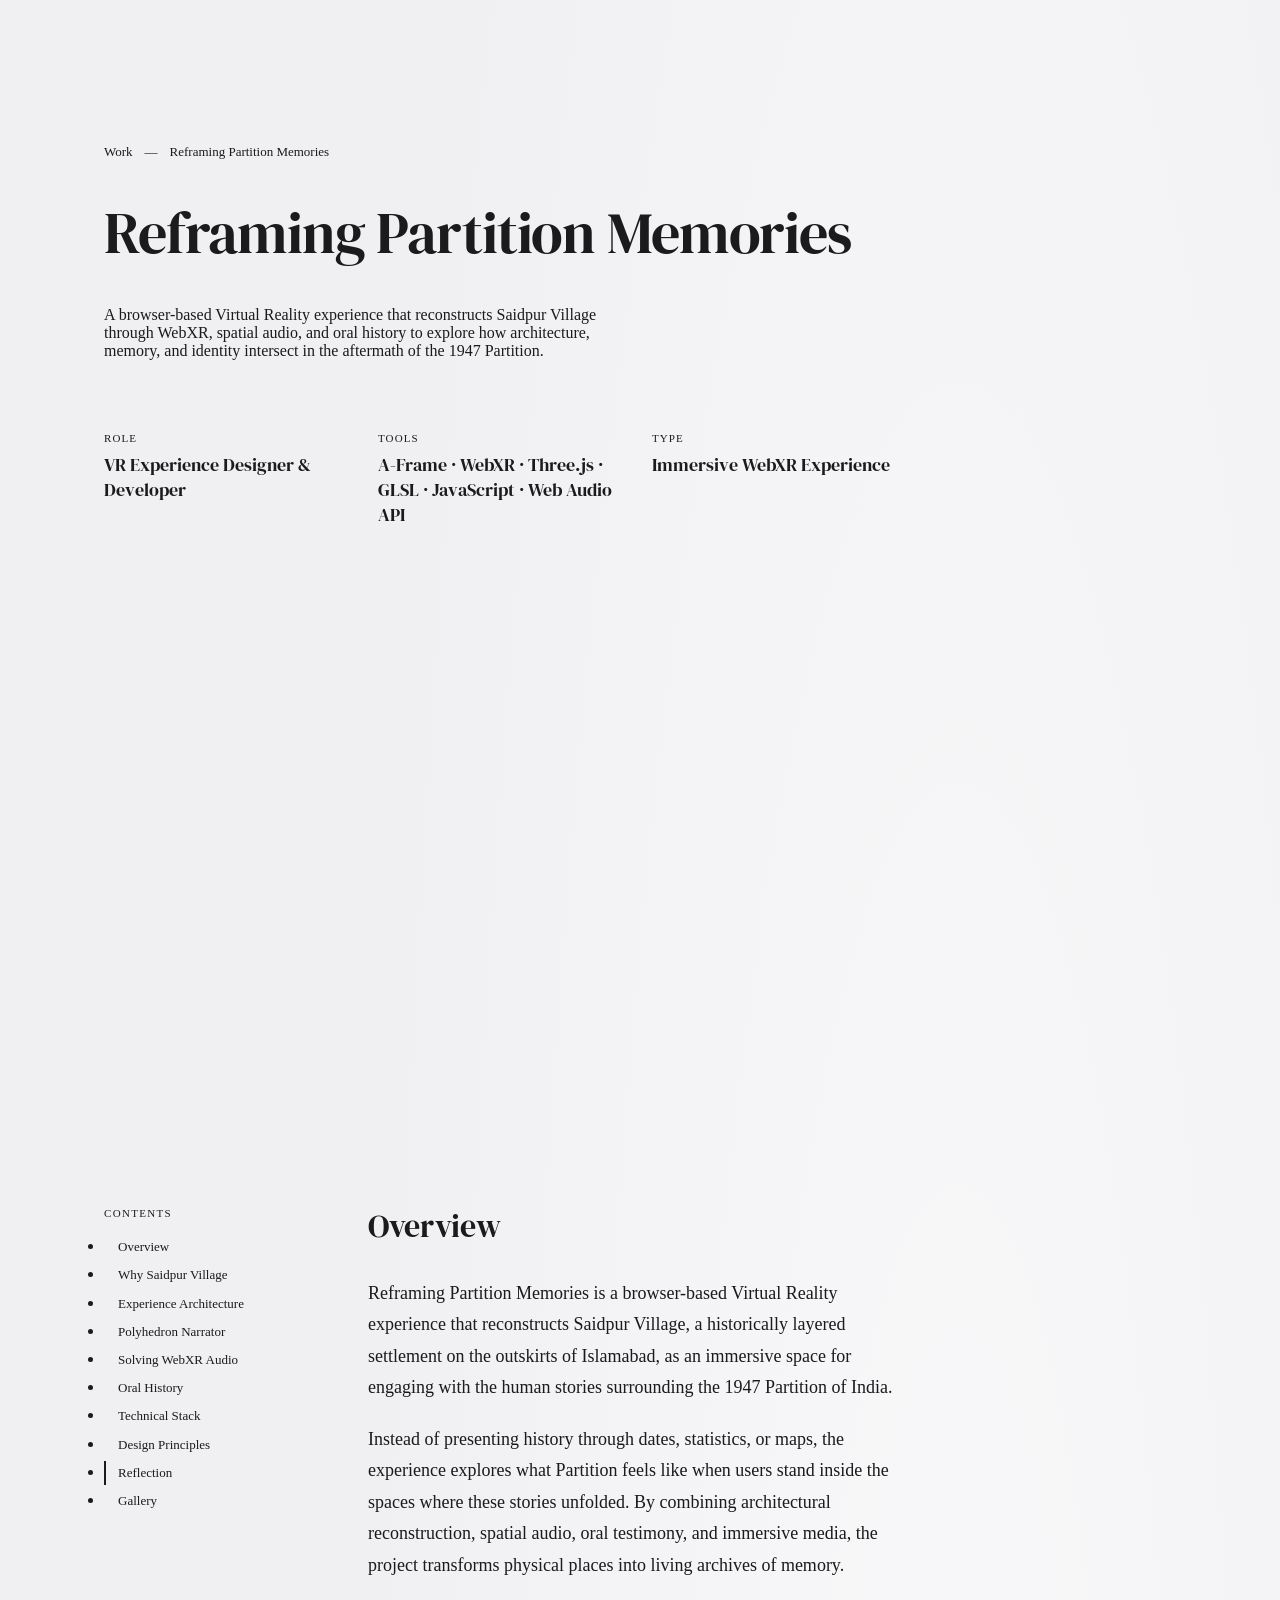
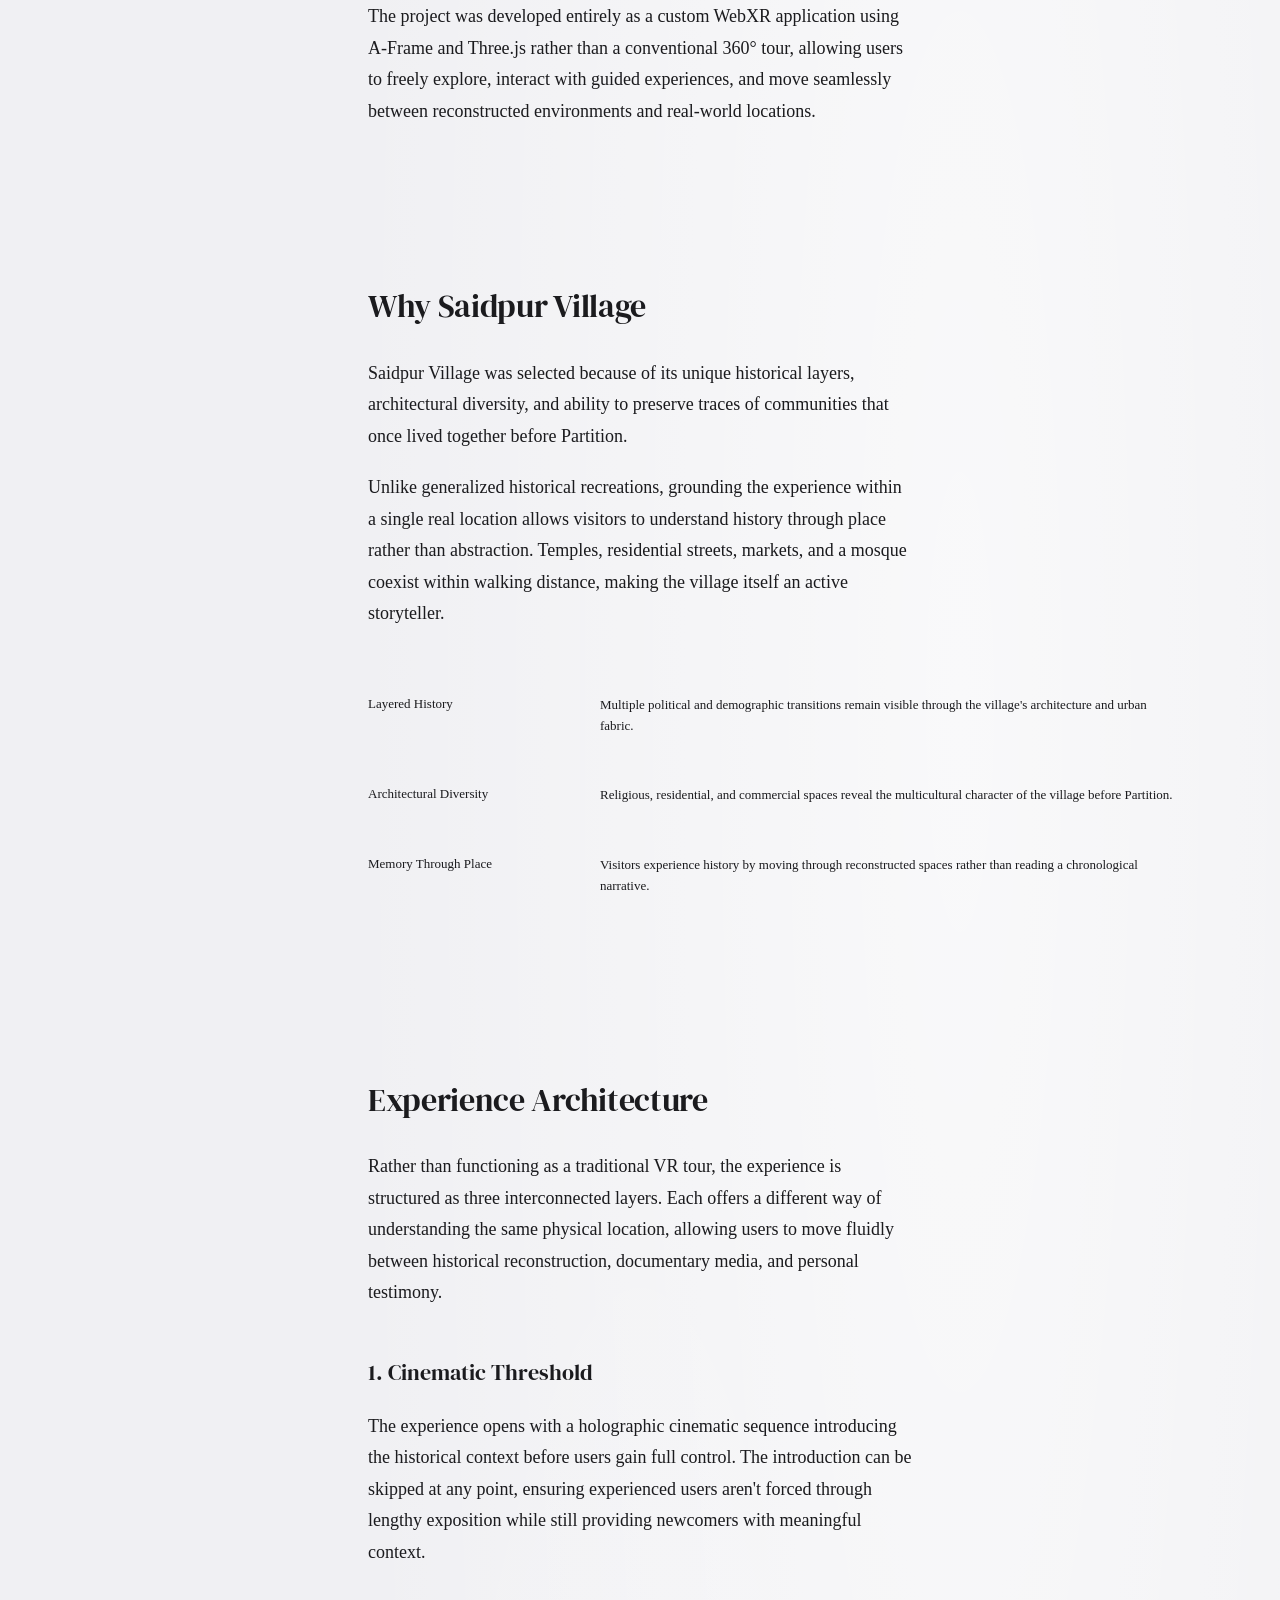
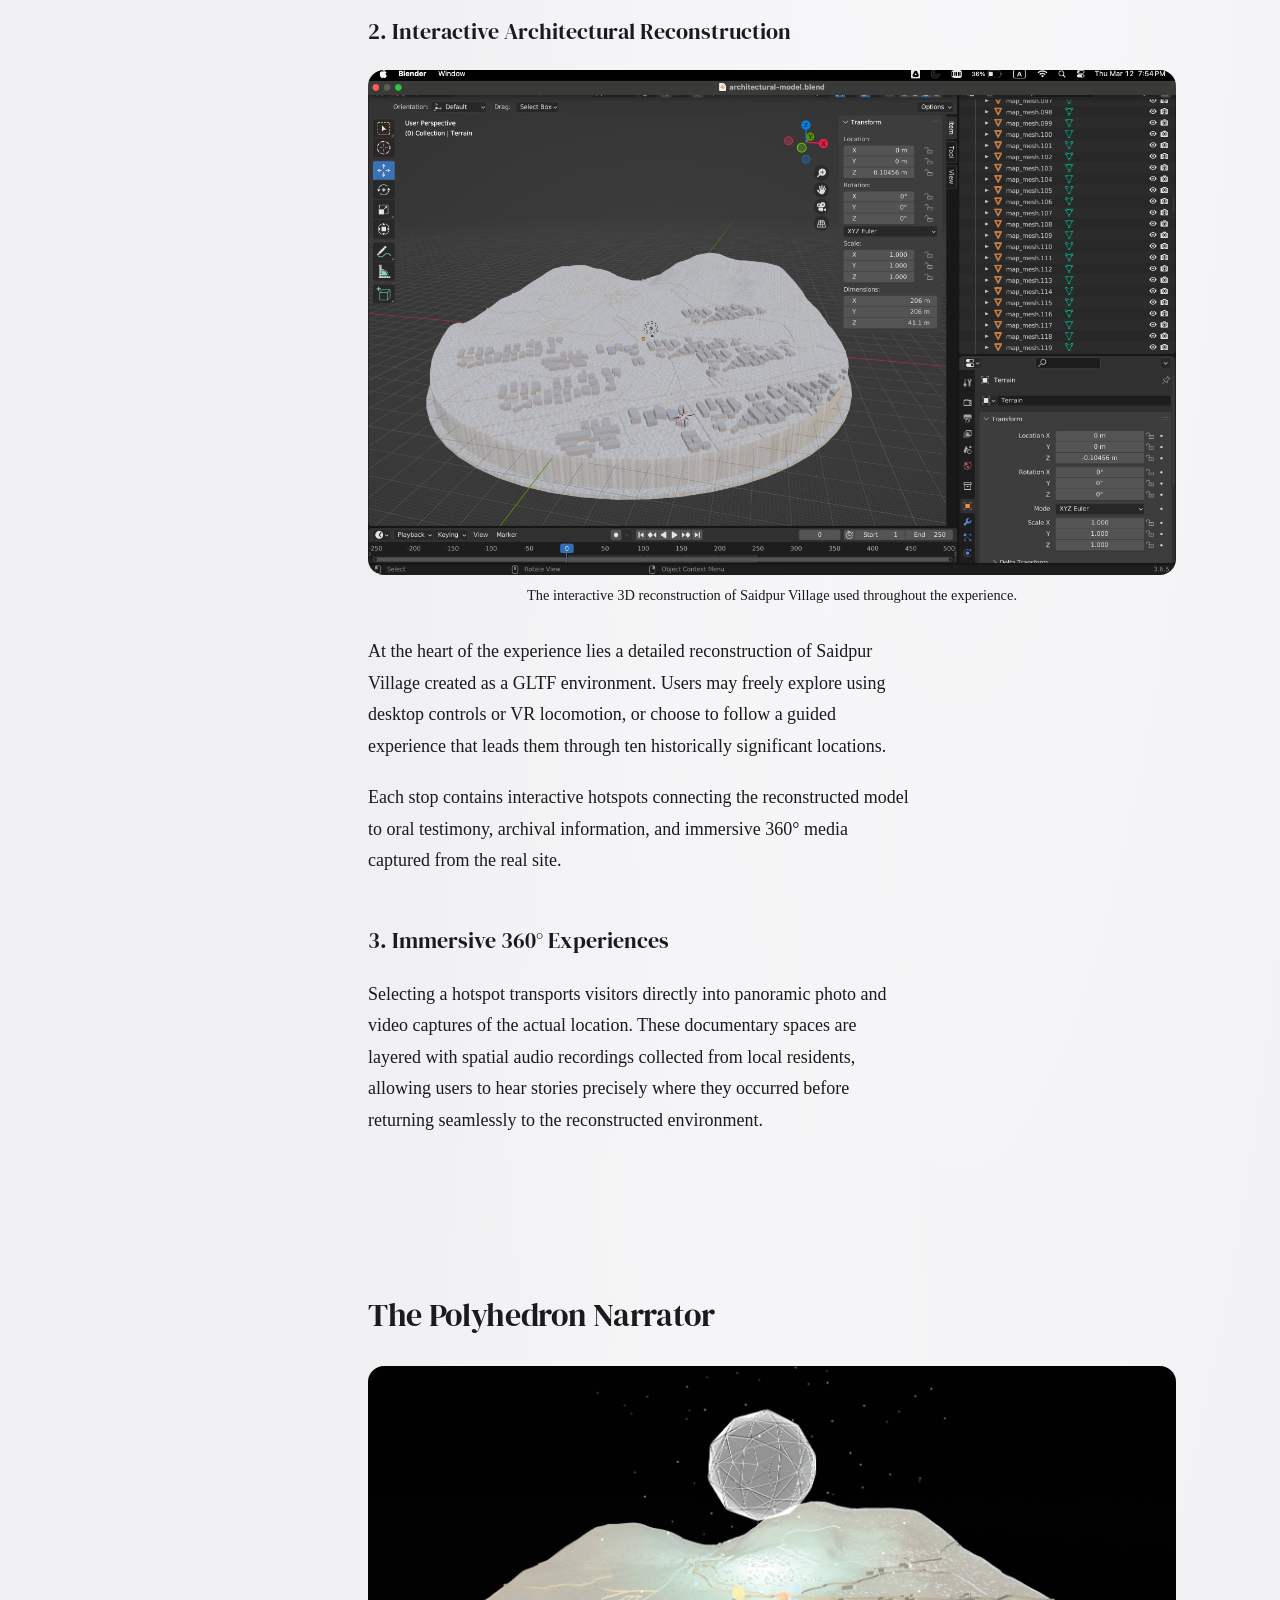
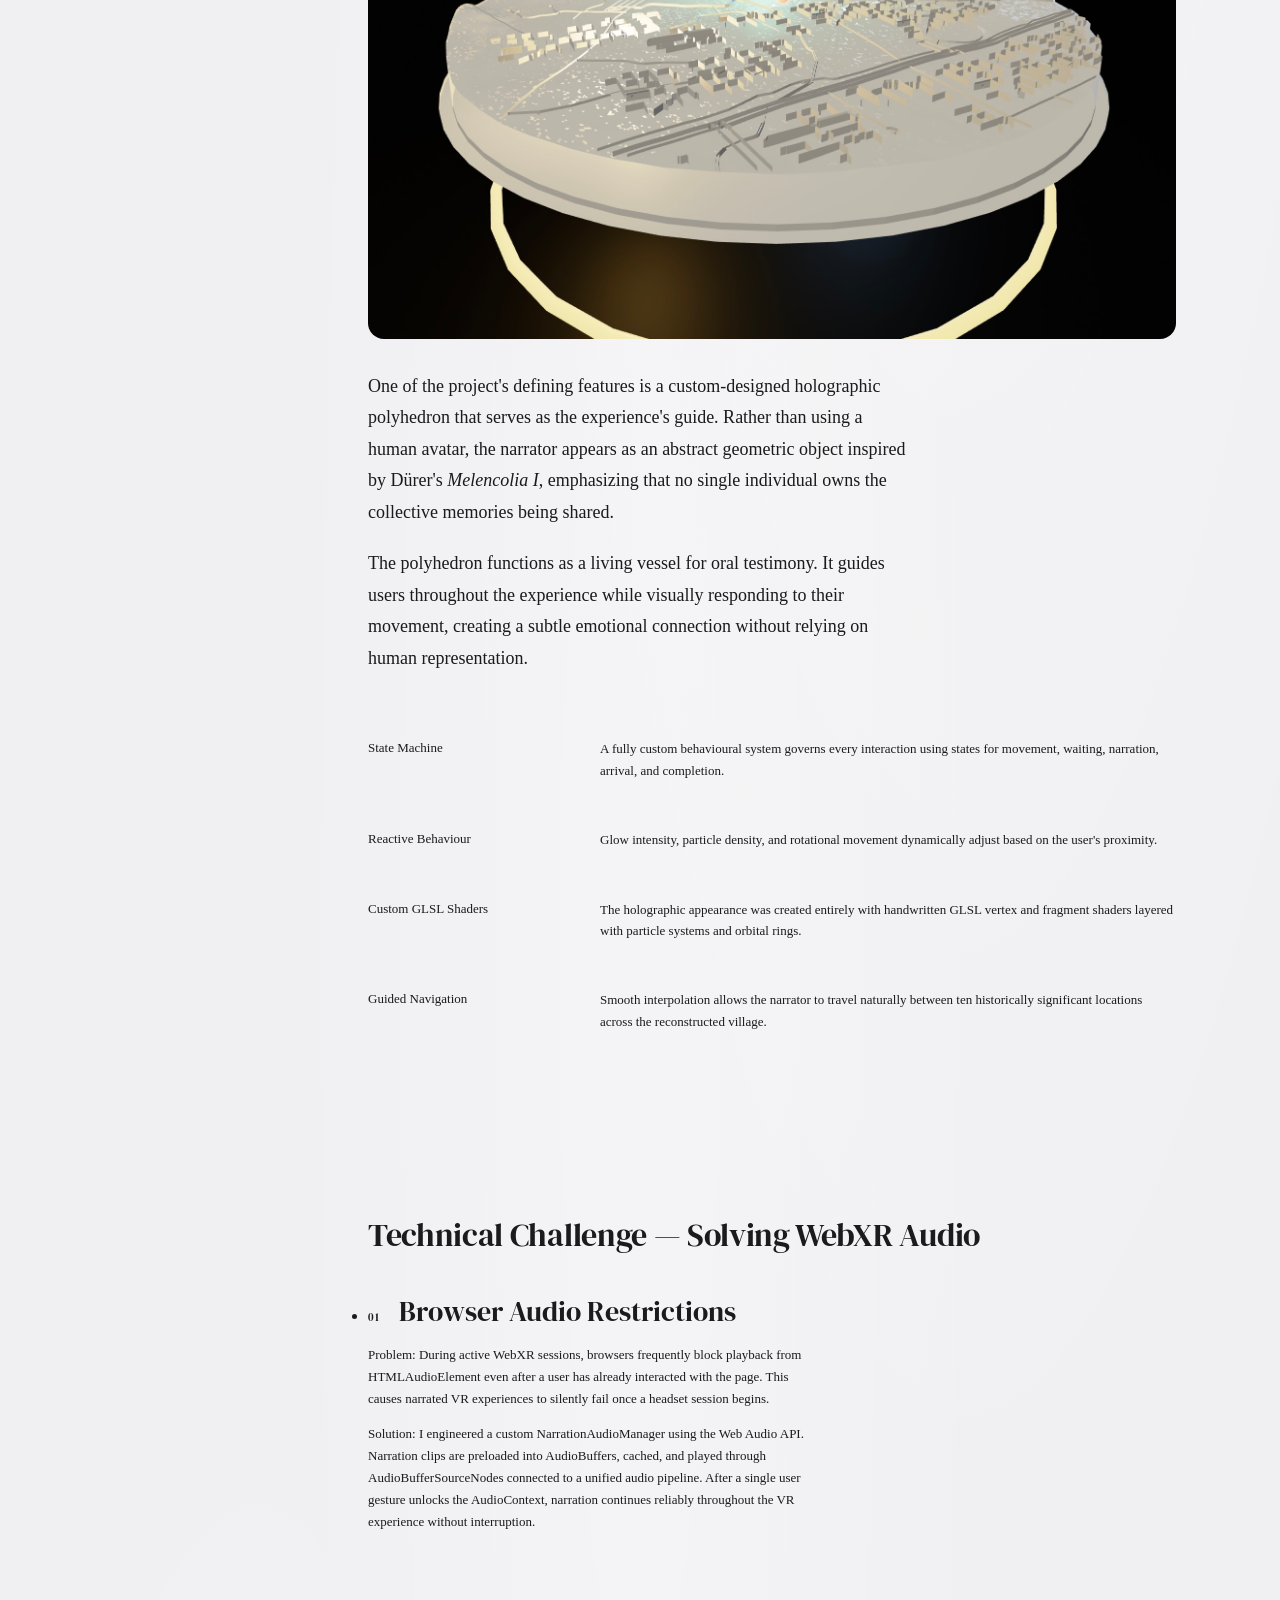
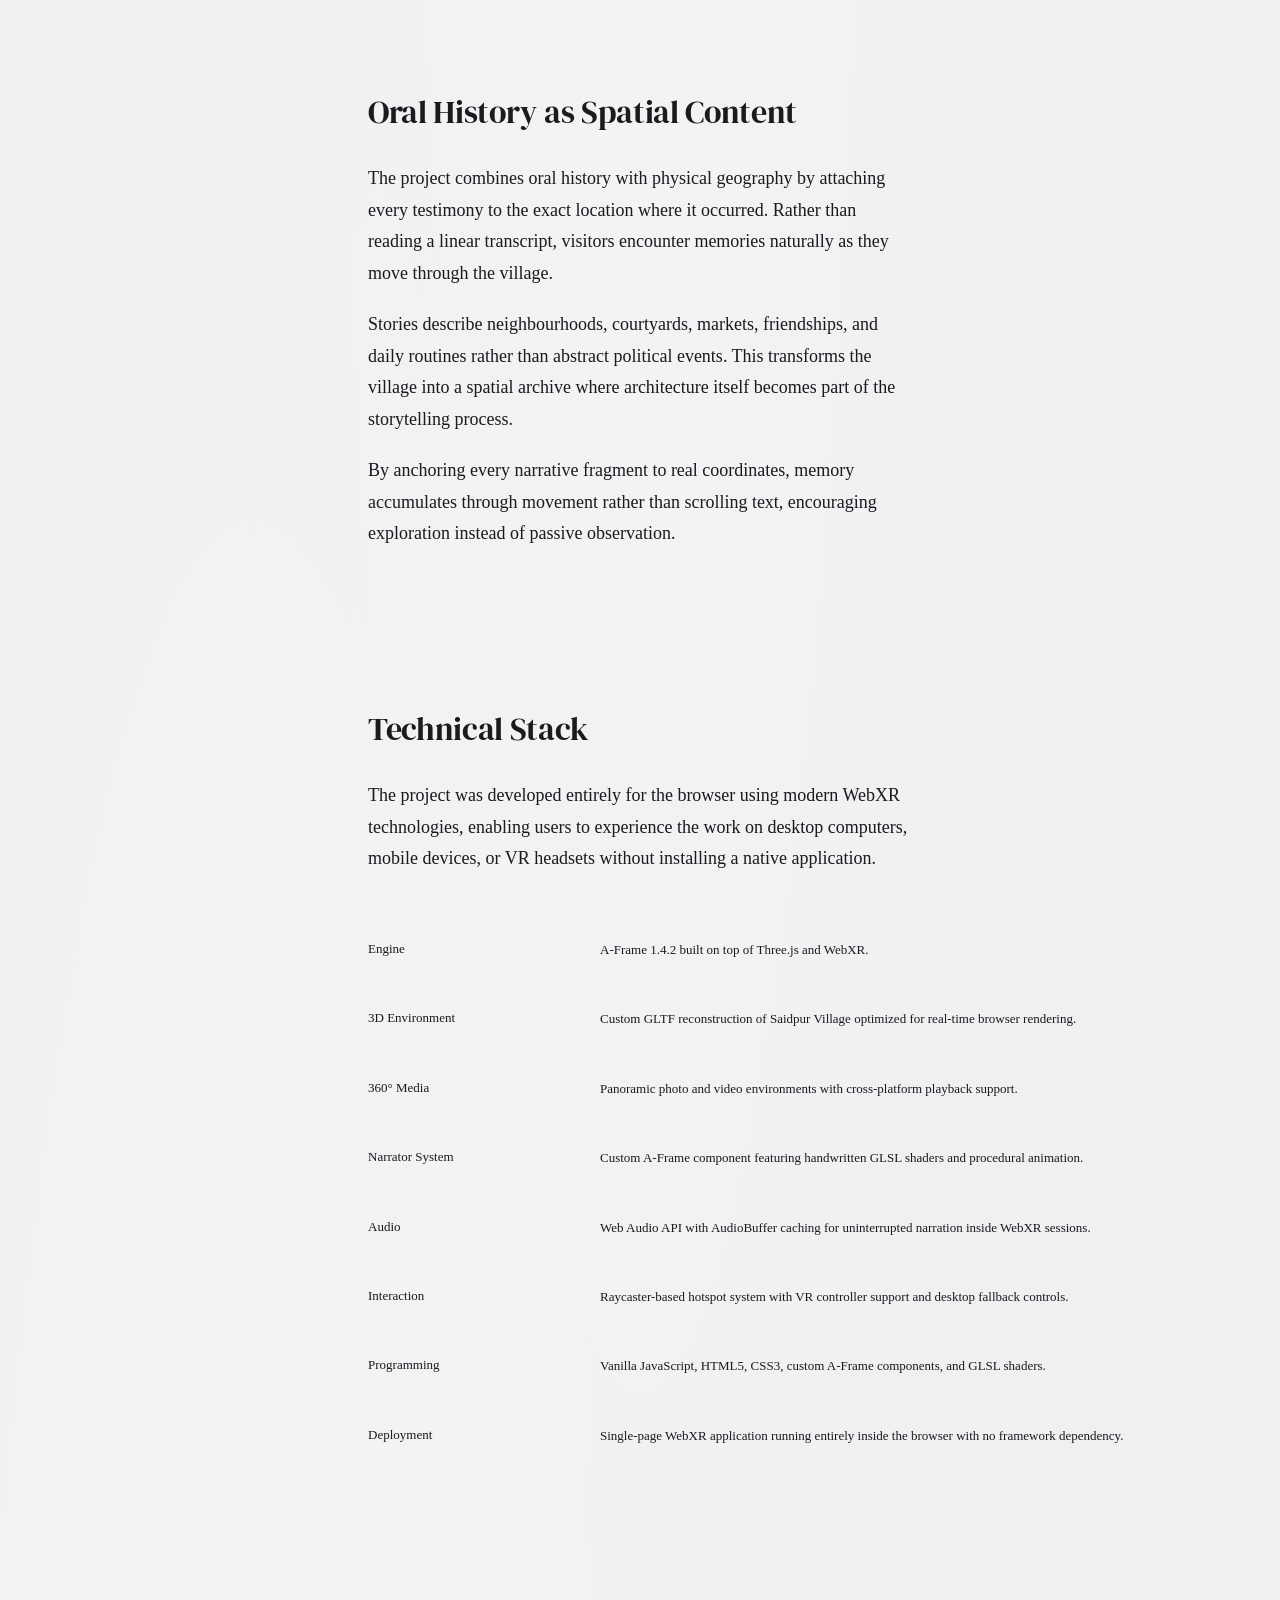
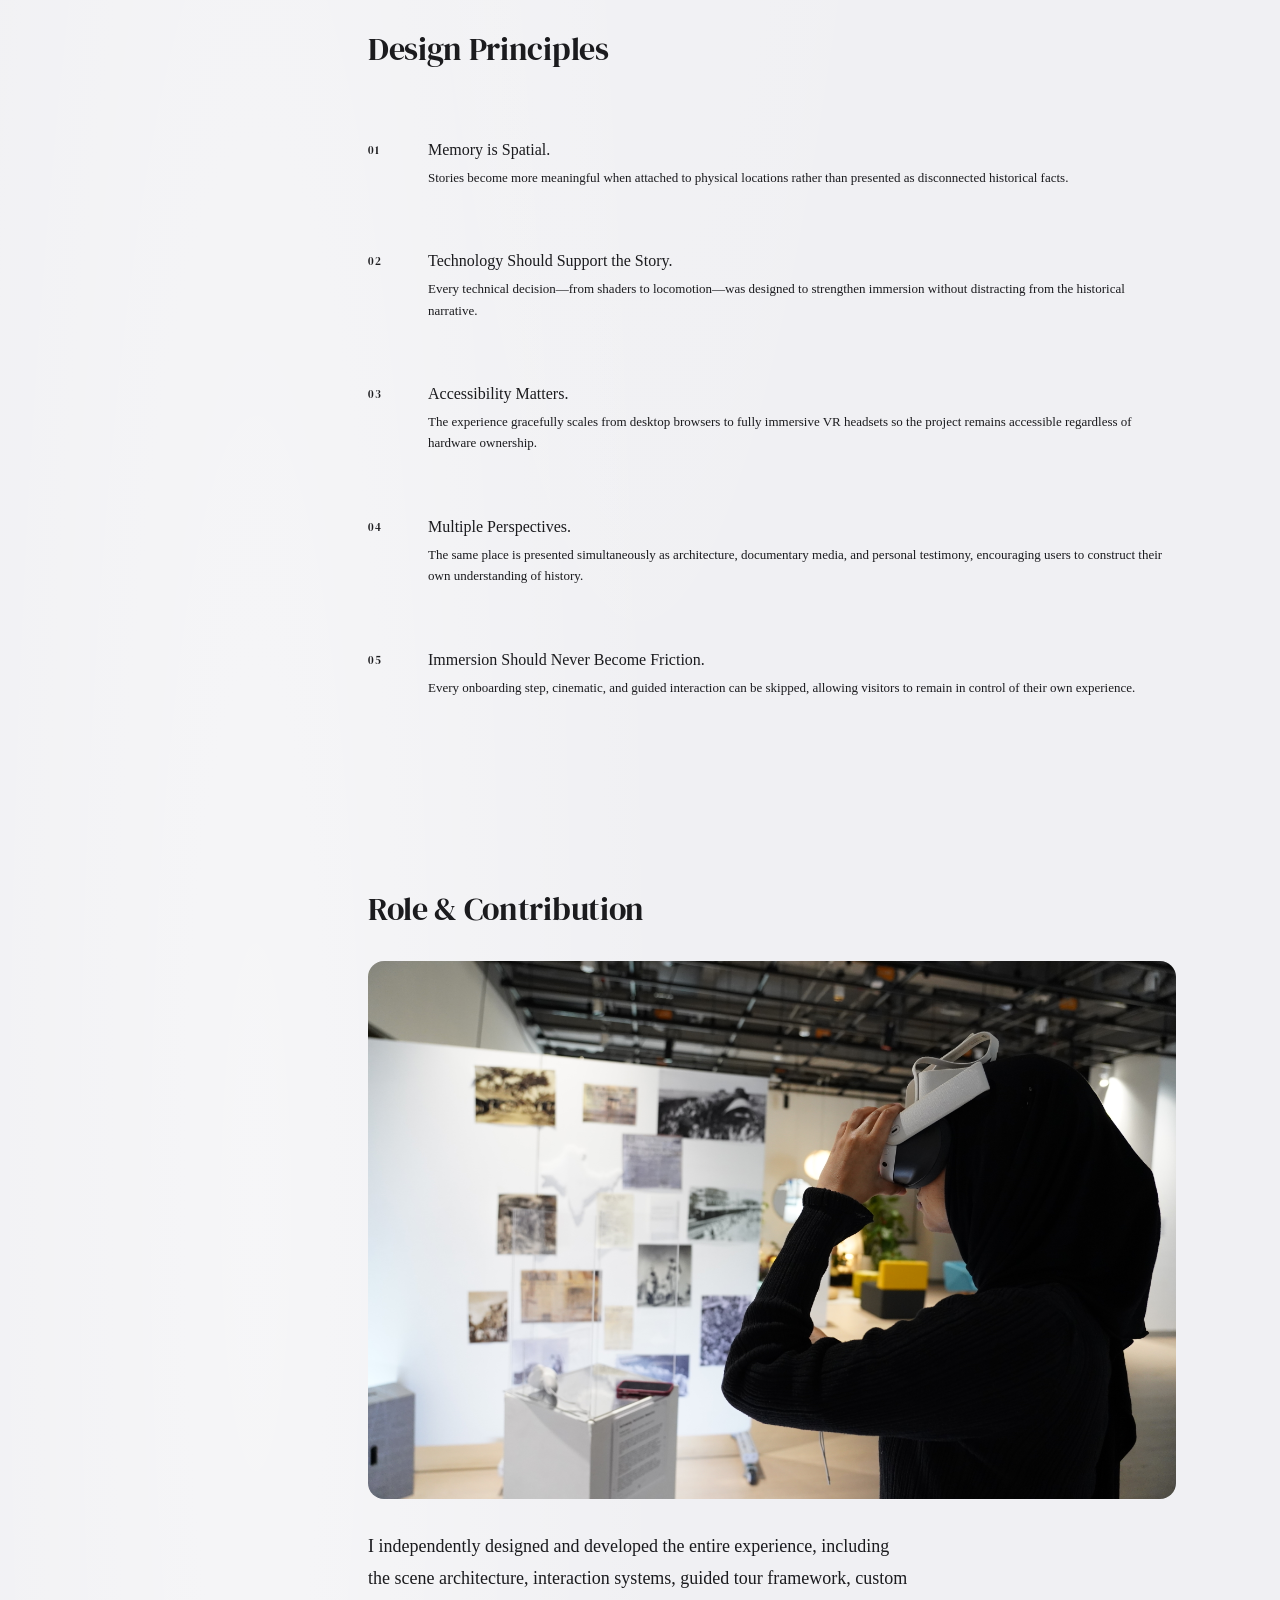
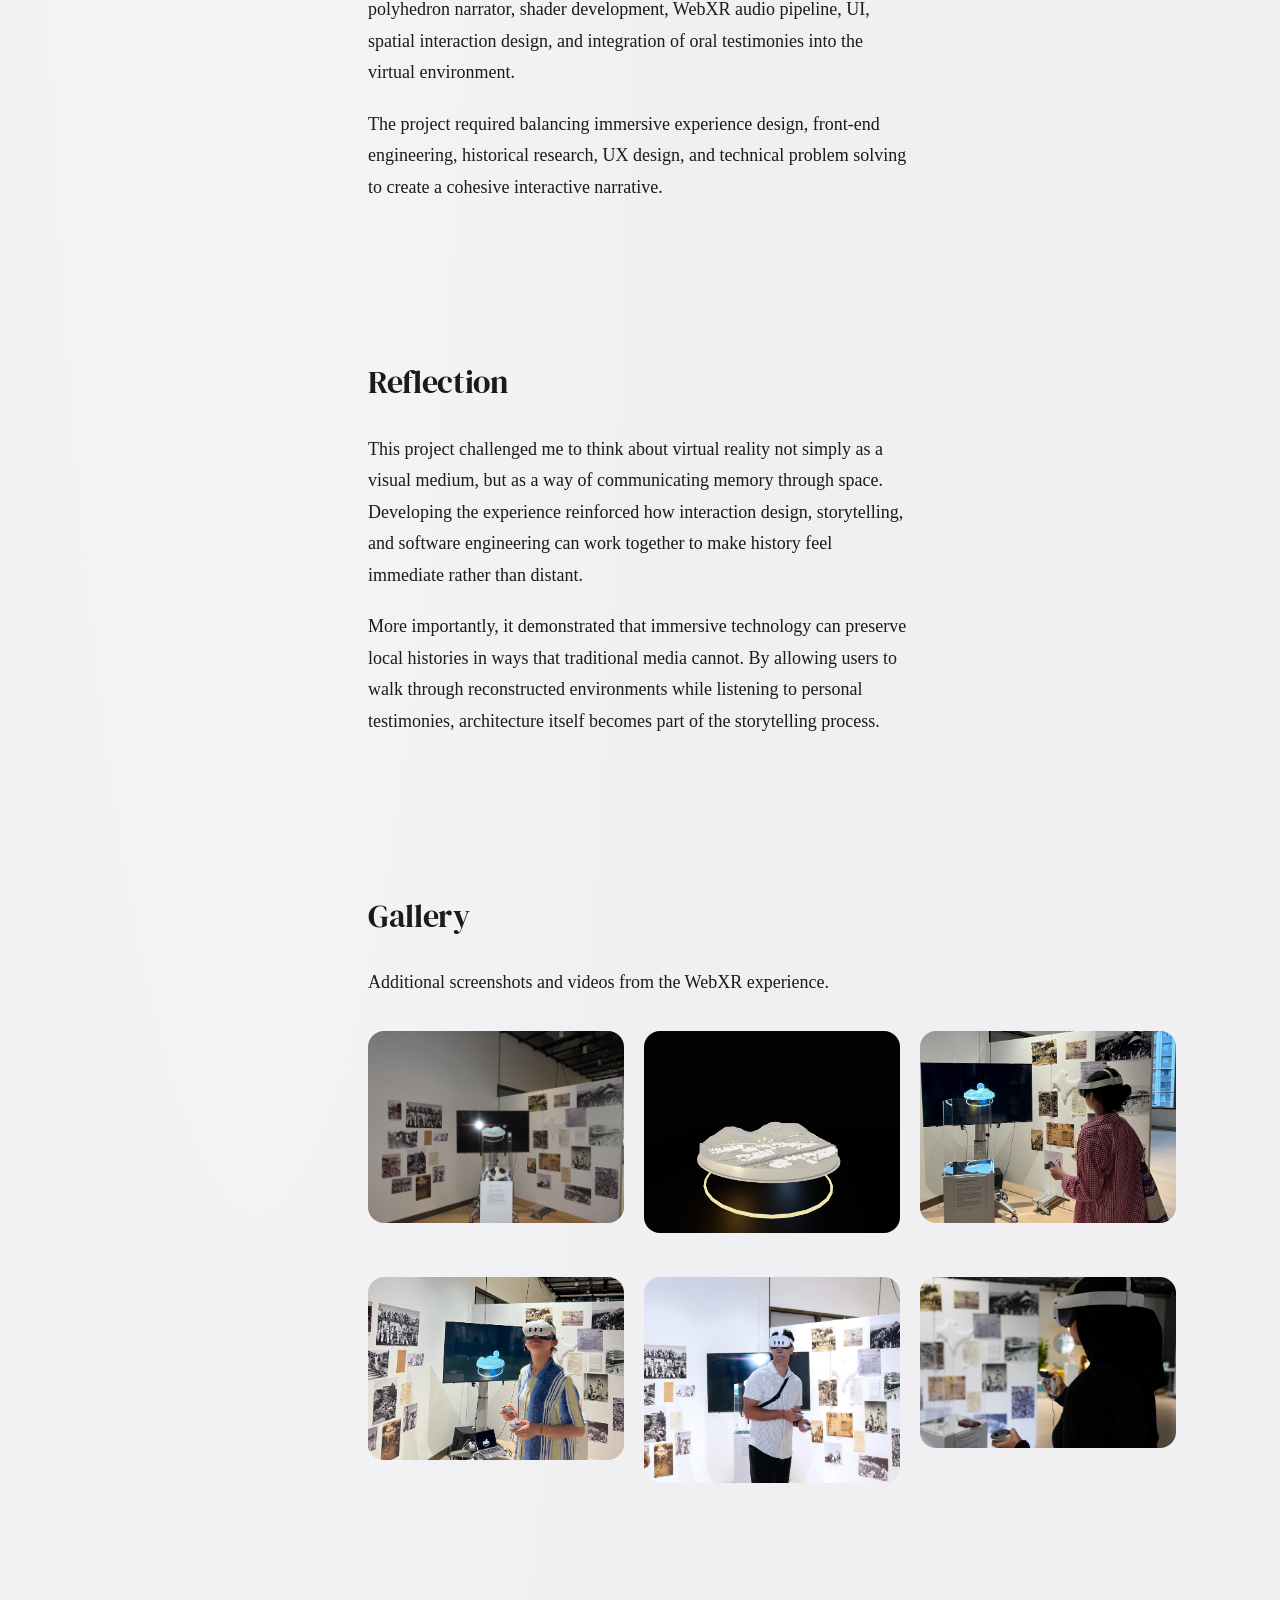
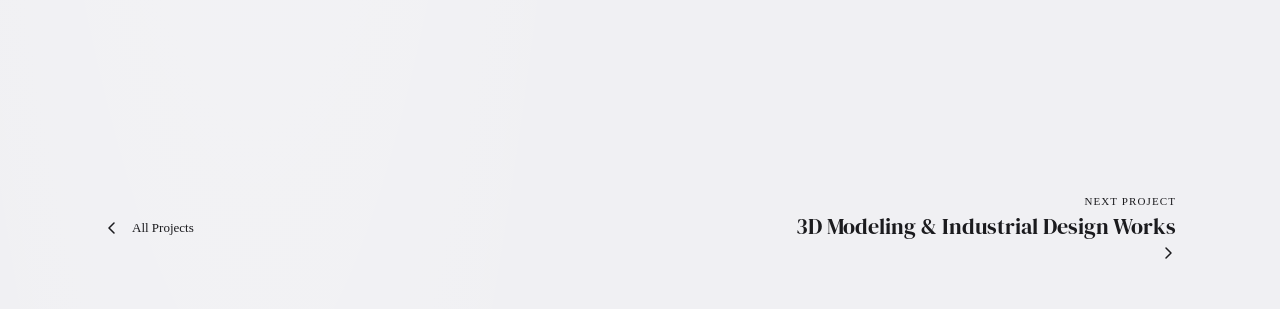
==== Capstone.html @ c0689282 "newwww" ====
<!DOCTYPE html>
<html lang="en">
<head>
  <meta charset="UTF-8" />
  <meta name="viewport" content="width=device-width, initial-scale=1.0" />
  <title>Reframing Partition Memories — Project Detail</title>

  <link rel="preconnect" href="https://fonts.googleapis.com" />
  <link rel="preconnect" href="https://fonts.gstatic.com" crossorigin />
  <link href="https://fonts.googleapis.com/css2?family=DM+Serif+Display:ital@0;1&family=DM+Sans:wght@300;400;500&display=swap" rel="stylesheet">

  <link rel="stylesheet" href="style.css">
  <link rel="stylesheet" href="project.css">
  <link rel="stylesheet" href="ice.css">
</head>

<body>

<div class="reading-progress" id="readingProgress"></div>

<header class="proj-hero container">

<nav class="proj-breadcrumb" aria-label="Breadcrumb">
<a class="proj-breadcrumb__link" href="index.html">Work</a>
<span class="proj-breadcrumb__sep">—</span>
<span class="proj-breadcrumb__current">Reframing Partition Memories</span>
</nav>

<h1 class="proj-hero__title">
Reframing Partition Memories
</h1>

<p class="proj-prose" style="margin-bottom: var(--space-10);">
A browser-based Virtual Reality experience that reconstructs Saidpur Village
through WebXR, spatial audio, and oral history to explore how architecture,
memory, and identity intersect in the aftermath of the 1947 Partition.
</p>

<dl class="proj-hero__meta">

<div class="proj-hero__meta-item">
<dt>Role</dt>
<dd>VR Experience Designer & Developer</dd>
</div>

<div class="proj-hero__meta-item">
<dt>Tools</dt>
<dd>A-Frame · WebXR · Three.js · GLSL · JavaScript · Web Audio API</dd>
</div>

<div class="proj-hero__meta-item">
<dt>Type</dt>
<dd>Immersive WebXR Experience</dd>
</div>

</dl>

<figure class="proj-hero__image-wrap proj-hero__image-wrap--wide">

<video
class="proj-hero__image"
autoplay
muted
loop
playsinline>

<source src="videos/partition-vr.mp4" type="video/mp4">

Your browser does not support the video tag.

</video>

</figure>

</header>

<div class="proj-body container">

<div class="proj-body__container">

<aside class="proj-toc">

<p class="proj-toc__label">
Contents
</p>

<nav>

<ul class="proj-toc__list">

<li>
<a class="proj-toc__link" href="#overview">
Overview
</a>
</li>

<li>
<a class="proj-toc__link" href="#why">
Why Saidpur Village
</a>
</li>

<li>
<a class="proj-toc__link" href="#architecture">
Experience Architecture
</a>
</li>

<li>
<a class="proj-toc__link" href="#narrator">
Polyhedron Narrator
</a>
</li>

<li>
<a class="proj-toc__link" href="#audio">
Solving WebXR Audio
</a>
</li>

<li>
<a class="proj-toc__link" href="#history">
Oral History
</a>
</li>

<li>
<a class="proj-toc__link" href="#stack">
Technical Stack
</a>
</li>

<li>
<a class="proj-toc__link" href="#principles">
Design Principles
</a>
</li>

<li>
<a class="proj-toc__link" href="#reflection">
Reflection
</a>
</li>

<li>
<a class="proj-toc__link" href="#gallery">
Gallery
</a>
</li>

</ul>

</nav>

</aside>

<article class="proj-article">

<section id="overview" class="proj-section">

<h2 class="proj-section__heading">
Overview
</h2>

<div class="proj-prose">

<p>

Reframing Partition Memories is a browser-based Virtual Reality experience
that reconstructs Saidpur Village, a historically layered settlement on the
outskirts of Islamabad, as an immersive space for engaging with the human
stories surrounding the 1947 Partition of India.

</p>

<p>

Instead of presenting history through dates, statistics, or maps, the
experience explores what Partition feels like when users stand inside the
spaces where these stories unfolded. By combining architectural
reconstruction, spatial audio, oral testimony, and immersive media, the
project transforms physical places into living archives of memory.

</p>

<p>

The project was developed entirely as a custom WebXR application using
A-Frame and Three.js rather than a conventional 360° tour, allowing users
to freely explore, interact with guided experiences, and move seamlessly
between reconstructed environments and real-world locations.

</p>

</div>

</section>

<section id="why" class="proj-section">

<h2 class="proj-section__heading">
Why Saidpur Village
</h2>

<div class="proj-prose">

<p>

Saidpur Village was selected because of its unique historical layers,
architectural diversity, and ability to preserve traces of communities that
once lived together before Partition.

</p>

<p>

Unlike generalized historical recreations, grounding the experience within
a single real location allows visitors to understand history through place
rather than abstraction. Temples, residential streets, markets, and a
mosque coexist within walking distance, making the village itself an active
storyteller.

</p>

</div>

<ul class="feature-list">

<li class="feature-list__item">

<span class="feature-list__label">
Layered History
</span>

<span class="feature-list__desc">
Multiple political and demographic transitions remain visible through the
village's architecture and urban fabric.
</span>

</li>

<li class="feature-list__item">

<span class="feature-list__label">
Architectural Diversity
</span>

<span class="feature-list__desc">
Religious, residential, and commercial spaces reveal the multicultural
character of the village before Partition.
</span>

</li>

<li class="feature-list__item">

<span class="feature-list__label">
Memory Through Place
</span>

<span class="feature-list__desc">
Visitors experience history by moving through reconstructed spaces rather
than reading a chronological narrative.
</span>

</li>

</ul>

</section>
<!-- ===========================================================
EXPERIENCE ARCHITECTURE
=========================================================== -->

<section id="architecture" class="proj-section">

<h2 class="proj-section__heading">
Experience Architecture
</h2>

<div class="proj-prose">

<p>

Rather than functioning as a traditional VR tour, the experience is
structured as three interconnected layers. Each offers a different way of
understanding the same physical location, allowing users to move fluidly
between historical reconstruction, documentary media, and personal
testimony.

</p>

</div>

<h3 class="proj-section__subheading">
1. Cinematic Threshold
</h3>

<div class="proj-prose">

<p>

The experience opens with a holographic cinematic sequence introducing the
historical context before users gain full control. The introduction can be
skipped at any point, ensuring experienced users aren't forced through
lengthy exposition while still providing newcomers with meaningful context.

</p>

</div>

<h3 class="proj-section__subheading">
<h3 class="proj-section__subheading">
2. Interactive Architectural Reconstruction
</h3>

<figure class="proj-banner">
    <img
        src="pictures/architectural-model.jpg"
       
        loading="lazy"
    >
    <figcaption>
        The interactive 3D reconstruction of Saidpur Village used throughout the experience.
    </figcaption>
</figure>

<div class="proj-prose">

<p>

At the heart of the experience lies a detailed reconstruction of Saidpur
Village created as a GLTF environment. Users may freely explore using
desktop controls or VR locomotion, or choose to follow a guided experience
that leads them through ten historically significant locations.

</p>

<p>

Each stop contains interactive hotspots connecting the reconstructed model
to oral testimony, archival information, and immersive 360° media captured
from the real site.

</p>

</div>

<h3 class="proj-section__subheading">
3. Immersive 360° Experiences
</h3>

<div class="proj-prose">

<p>

Selecting a hotspot transports visitors directly into panoramic photo and
video captures of the actual location. These documentary spaces are layered
with spatial audio recordings collected from local residents, allowing users
to hear stories precisely where they occurred before returning seamlessly to
the reconstructed environment.

</p>

</div>

</section>

<!-- ===========================================================
POLYHEDRON
=========================================================== -->

<section id="narrator" class="proj-section">

<h2 class="proj-section__heading">
The Polyhedron Narrator
</h2>

<figure class="proj-banner">
    <img
        src="pictures/polyhedron-narrator.jpg"
        alt="The holographic polyhedron narrator guiding users through Saidpur Village"
        loading="lazy"
    >
</figure>

<div class="proj-prose">

<p>

One of the project's defining features is a custom-designed holographic
polyhedron that serves as the experience's guide. Rather than using a human
avatar, the narrator appears as an abstract geometric object inspired by
Dürer's <em>Melencolia I</em>, emphasizing that no single individual owns
the collective memories being shared.

</p>

<p>

The polyhedron functions as a living vessel for oral testimony. It guides
users throughout the experience while visually responding to their movement,
creating a subtle emotional connection without relying on human
representation.

</p>

</div>

<ul class="feature-list">

<li class="feature-list__item">

<span class="feature-list__label">
State Machine
</span>

<span class="feature-list__desc">

A fully custom behavioural system governs every interaction using states for
movement, waiting, narration, arrival, and completion.

</span>

</li>

<li class="feature-list__item">

<span class="feature-list__label">
Reactive Behaviour
</span>

<span class="feature-list__desc">

Glow intensity, particle density, and rotational movement dynamically adjust
based on the user's proximity.

</span>

</li>

<li class="feature-list__item">

<span class="feature-list__label">
Custom GLSL Shaders
</span>

<span class="feature-list__desc">

The holographic appearance was created entirely with handwritten GLSL
vertex and fragment shaders layered with particle systems and orbital rings.

</span>

</li>

<li class="feature-list__item">

<span class="feature-list__label">
Guided Navigation
</span>

<span class="feature-list__desc">

Smooth interpolation allows the narrator to travel naturally between ten
historically significant locations across the reconstructed village.

</span>

</li>

</ul>

</section>

<!-- ===========================================================
WEBXR AUDIO
=========================================================== -->

<section id="audio" class="proj-section">

<h2 class="proj-section__heading">
Technical Challenge — Solving WebXR Audio
</h2>

<ul class="finding-list">

<li class="finding-item">

<div class="finding-item__header">

<span class="finding-item__number">
01
</span>

<h3 class="finding-item__title">
Browser Audio Restrictions
</h3>

</div>

<p class="finding-item__problem">

<strong>Problem:</strong>

During active WebXR sessions, browsers frequently block playback from
HTMLAudioElement even after a user has already interacted with the page.
This causes narrated VR experiences to silently fail once a headset session
begins.

</p>

<p class="finding-item__solution">

<strong>Solution:</strong>

I engineered a custom NarrationAudioManager using the Web Audio API.
Narration clips are preloaded into AudioBuffers, cached, and played through
AudioBufferSourceNodes connected to a unified audio pipeline. After a single
user gesture unlocks the AudioContext, narration continues reliably
throughout the VR experience without interruption.

</p>

</li>

</ul>

</section>

<!-- ===========================================================
ORAL HISTORY
=========================================================== -->

<section id="history" class="proj-section">

<h2 class="proj-section__heading">
Oral History as Spatial Content
</h2>

<div class="proj-prose">

<p>

The project combines oral history with physical geography by attaching every
testimony to the exact location where it occurred. Rather than reading a
linear transcript, visitors encounter memories naturally as they move
through the village.

</p>

<p>

Stories describe neighbourhoods, courtyards, markets, friendships, and
daily routines rather than abstract political events. This transforms the
village into a spatial archive where architecture itself becomes part of the
storytelling process.

</p>

<p>

By anchoring every narrative fragment to real coordinates, memory accumulates
through movement rather than scrolling text, encouraging exploration instead
of passive observation.

</p>

</div>

</section>
<!-- ===========================================================
TECHNICAL STACK
=========================================================== -->

<section id="stack" class="proj-section">

<h2 class="proj-section__heading">
Technical Stack
</h2>

<div class="proj-prose">

<p>

The project was developed entirely for the browser using modern WebXR
technologies, enabling users to experience the work on desktop computers,
mobile devices, or VR headsets without installing a native application.

</p>

</div>

<ul class="feature-list">

<li class="feature-list__item">
<span class="feature-list__label">Engine</span>
<span class="feature-list__desc">
A-Frame 1.4.2 built on top of Three.js and WebXR.
</span>
</li>

<li class="feature-list__item">
<span class="feature-list__label">3D Environment</span>
<span class="feature-list__desc">
Custom GLTF reconstruction of Saidpur Village optimized for real-time
browser rendering.
</span>
</li>

<li class="feature-list__item">
<span class="feature-list__label">360° Media</span>
<span class="feature-list__desc">
Panoramic photo and video environments with cross-platform playback support.
</span>
</li>

<li class="feature-list__item">
<span class="feature-list__label">Narrator System</span>
<span class="feature-list__desc">
Custom A-Frame component featuring handwritten GLSL shaders and procedural
animation.
</span>
</li>

<li class="feature-list__item">
<span class="feature-list__label">Audio</span>
<span class="feature-list__desc">
Web Audio API with AudioBuffer caching for uninterrupted narration inside
WebXR sessions.
</span>
</li>

<li class="feature-list__item">
<span class="feature-list__label">Interaction</span>
<span class="feature-list__desc">
Raycaster-based hotspot system with VR controller support and desktop
fallback controls.
</span>
</li>

<li class="feature-list__item">
<span class="feature-list__label">Programming</span>
<span class="feature-list__desc">
Vanilla JavaScript, HTML5, CSS3, custom A-Frame components, and GLSL shaders.
</span>
</li>

<li class="feature-list__item">
<span class="feature-list__label">Deployment</span>
<span class="feature-list__desc">
Single-page WebXR application running entirely inside the browser with no
framework dependency.
</span>
</li>

</ul>

</section>

<!-- ===========================================================
DESIGN PRINCIPLES
=========================================================== -->

<section id="principles" class="proj-section">

<h2 class="proj-section__heading">
Design Principles
</h2>

<ul class="insight-list">

<li class="insight-item">

<span class="insight-item__number">
01
</span>

<div>

<p class="insight-item__title">
Memory is Spatial.
</p>

<p class="insight-item__text">

Stories become more meaningful when attached to physical locations rather
than presented as disconnected historical facts.

</p>

</div>

</li>

<li class="insight-item">

<span class="insight-item__number">
02
</span>

<div>

<p class="insight-item__title">
Technology Should Support the Story.
</p>

<p class="insight-item__text">

Every technical decision—from shaders to locomotion—was designed to
strengthen immersion without distracting from the historical narrative.

</p>

</div>

</li>

<li class="insight-item">

<span class="insight-item__number">
03
</span>

<div>

<p class="insight-item__title">
Accessibility Matters.
</p>

<p class="insight-item__text">

The experience gracefully scales from desktop browsers to fully immersive VR
headsets so the project remains accessible regardless of hardware ownership.

</p>

</div>

</li>

<li class="insight-item">

<span class="insight-item__number">
04
</span>

<div>

<p class="insight-item__title">
Multiple Perspectives.
</p>

<p class="insight-item__text">

The same place is presented simultaneously as architecture, documentary
media, and personal testimony, encouraging users to construct their own
understanding of history.

</p>

</div>

</li>

<li class="insight-item">

<span class="insight-item__number">
05
</span>

<div>

<p class="insight-item__title">
Immersion Should Never Become Friction.
</p>

<p class="insight-item__text">

Every onboarding step, cinematic, and guided interaction can be skipped,
allowing visitors to remain in control of their own experience.

</p>

</div>

</li>

</ul>

</section>

<!-- ===========================================================
ROLE
=========================================================== -->
<section id="role" class="proj-section">

<h2 class="proj-section__heading">
Role & Contribution
</h2>

<figure class="proj-banner">
    <img
        src="pictures/role-contribution.jpg"
        alt="Development process showing the creation of the VR experience"
        loading="lazy"
    >
</figure>

<div class="proj-prose">

<p>

I independently designed and developed the entire experience, including the
scene architecture, interaction systems, guided tour framework, custom
polyhedron narrator, shader development, WebXR audio pipeline, UI, spatial
interaction design, and integration of oral testimonies into the virtual
environment.

</p>

<p>

The project required balancing immersive experience design, front-end
engineering, historical research, UX design, and technical problem solving
to create a cohesive interactive narrative.

</p>

</div>

</section>

<!-- ===========================================================
REFLECTION
=========================================================== -->

<section id="reflection" class="proj-section">

<h2 class="proj-section__heading">
Reflection
</h2>

<div class="proj-prose">

<p>

This project challenged me to think about virtual reality not simply as a
visual medium, but as a way of communicating memory through space.
Developing the experience reinforced how interaction design, storytelling,
and software engineering can work together to make history feel immediate
rather than distant.

</p>

<p>

More importantly, it demonstrated that immersive technology can preserve
local histories in ways that traditional media cannot. By allowing users to
walk through reconstructed environments while listening to personal
testimonies, architecture itself becomes part of the storytelling process.

</p>

</div>

</section>

<!-- ===========================================================
GALLERY
=========================================================== -->

<section id="gallery" class="proj-section">

<h2 class="proj-section__heading">
Gallery
</h2>

<div class="proj-prose">

<p>

Additional screenshots and videos from the WebXR experience.

</p>

</div>

<div class="image-grid image-grid--3col">

<div class="image-grid__item">
<img class="image-grid__img"
src="pictures/partition01.jpg"

loading="lazy">
<p class="image-grid__caption"></p>
</div>

<div class="image-grid__item">
<img class="image-grid__img"
src="pictures/partition02.jpg"

loading="lazy">
<p class="image-grid__caption"></p>
</div>

<div class="image-grid__item">
<img class="image-grid__img"
src="pictures/partition03.jpg"

loading="lazy">
<p class="image-grid__caption"></p>
</div>

<div class="image-grid__item">
<img class="image-grid__img"
src="pictures/partition04.jpg"

loading="lazy">
<p class="image-grid__caption"></p>
</div>

<div class="image-grid__item">
<img class="image-grid__img"
src="pictures/partition05.jpg"

loading="lazy">
<p class="image-grid__caption"></p>
</div>

<div class="image-grid__item">
<img class="image-grid__img"
src="pictures/partition06.jpg"

loading="lazy">
<p class="image-grid__caption"></p>
</div>

</div>

</section>

</article>

</div>
</div>

<nav class="proj-nav" aria-label="Project navigation">

<div class="container">

<a class="proj-nav__back" href="index.html">

<svg width="16" height="16" viewBox="0 0 16 16" fill="none">

<path d="M10 3L5 8L10 13"
stroke="currentColor"
stroke-width="1.5"
stroke-linecap="round"
stroke-linejoin="round"/>

</svg>

All Projects

</a>

<a class="proj-nav__next" href="3Dpage.html">

<span>
Next Project
</span>

<strong>
3D Modeling & Industrial Design Works
</strong>

<svg width="16" height="16" viewBox="0 0 16 16" fill="none">

<path d="M6 3L11 8L6 13"
stroke="currentColor"
stroke-width="1.5"
stroke-linecap="round"
stroke-linejoin="round"/>

</svg>

</a>

</div>

</nav>

<script>

const bar = document.getElementById("readingProgress");

window.addEventListener("scroll", () => {

const scrollTop = window.scrollY;
const docHeight =
document.documentElement.scrollHeight - window.innerHeight;

bar.style.width =
(scrollTop / docHeight) * 100 + "%";

});

const sections =
document.querySelectorAll(".proj-section");

const links =
document.querySelectorAll(".proj-toc__link");

const observer =
new IntersectionObserver(entries => {

entries.forEach(entry => {

if (entry.isIntersecting) {

links.forEach(link =>
link.classList.remove("is-active")
);

const active =
document.querySelector(
`.proj-toc__link[href="#${entry.target.id}"]`
);

if (active)
active.classList.add("is-active");

}

});

},{
rootMargin:"-20% 0px -70% 0px"
});

sections.forEach(section =>
observer.observe(section)
);

</script>

</body>
</html>
---- style.css ----
/* ============================================================
   PORTFOLIO — style.css
   Light Neutral Glassmorphism — Frosted White & Pearl Aesthetic
   DM Serif Display + DM Sans | Soft Studio Backdrop
   ============================================================ */

/* ─────────────────────────────────────────────────────────
   1. DESIGN TOKENS (LIGHT NEUTRAL)
───────────────────────────────────────────────────────── */

:root {
  /* Core palette — pale pearl, soft silver, and alabaster */
  --bg-base:        #f0f0f3;
  --bg-mid:         #e8e8eb;
  --bg-surface:     #ffffff;

  /* Frosted white glass surfaces — higher opacity for light mode */
  --glass-bg:            rgba(255, 255, 255, 0.45);
  --glass-bg-hover:      rgba(255, 255, 255, 0.65);
  --glass-bg-card:       rgba(255, 255, 255, 0.50);
  
  /* Glass borders — subtle dark rims to define edges on light backgrounds */
  --glass-border:        rgba(0, 0, 0, 0.05);
  --glass-border-strong: rgba(0, 0, 0, 0.12);
  --glass-glow:          rgba(255, 255, 255, 0.8);

  /* Glass inner sheen — pure white edge highlight */
  --glass-sheen:         rgba(255, 255, 255, 1);
  --glass-sheen-strong:  rgba(255, 255, 255, 1);

  /* Text — deep charcoals and soft grays */
  --text-primary:   rgba(15, 15, 18, 0.95);
  --text-secondary: rgba(30, 30, 35, 0.65);
  --text-faint:     rgba(40, 40, 50, 0.40);

  /* Accent — pitch black for high contrast elegance */
  --accent:         rgba(0, 0, 0, 0.95);
  --accent-warm:    rgba(0, 0, 0, 0.75); 
  --accent-glow:    rgba(0, 0, 0, 0.08);
  --accent-glow-soft: rgba(0, 0, 0, 0.04);

  /* Light diffusion — soft grayscale ambient bounce */
  --light-warm:     rgba(255, 255, 255, 0.80); 
  --light-soft:     rgba(255, 255, 255, 0.50);
  --light-core:     rgba(255, 255, 255, 1);

  /* Typography */
  --font-display:  'DM Serif Display', Georgia, serif;
  --font-body:     'DM Sans', system-ui, sans-serif;

  /* Fluid sizes */
  --text-xs:   0.6875rem;
  --text-sm:   0.8125rem;
  --text-base: 1rem;
  --text-md:   1.125rem;
  --text-lg:   1.375rem;
  --text-xl:   1.75rem;
  --text-2xl:  2.25rem;
  --text-3xl:  3rem;
  --text-hero: clamp(2.2rem, 5vw, 4rem);

  /* Spacing */
  --space-1:  4px;
  --space-2:  8px;
  --space-3:  12px;
  --space-4:  16px;
  --space-5:  20px;
  --space-6:  24px;
  --space-8:  32px;
  --space-10: 40px;
  --space-12: 48px;
  --space-16: 64px;
  --space-20: 80px;
  --space-24: 96px;
  --space-32: 128px;

  /* Layout */
  --max-width:  1200px;
  --padding-x:  clamp(1.25rem, 5vw, 5rem);

  /* Transitions */
  --ease-out:    cubic-bezier(0.16, 1, 0.3, 1);
  --ease-spring: cubic-bezier(0.34, 1.56, 0.64, 1);
  --ease-silk:   cubic-bezier(0.25, 0.46, 0.45, 0.94);
  --duration-fast: 200ms;
  --duration-base: 380ms;
  --duration-slow: 650ms;

  /* Radius */
  --radius-sm:  8px;
  --radius-md:  16px;
  --radius-lg:  24px;
  --radius-xl:  32px;
  --radius-2xl: 40px;
  --radius-pill: 999px;

  /* Layered shadow system — soft, diffused gray drop shadows with white inner rims */
  --shadow-card:
    0 4px 12px rgba(0, 0, 0, 0.03),
    0 12px 32px rgba(0, 0, 0, 0.04),
    0 24px 60px rgba(0, 0, 0, 0.05),
    0 0 0 1px rgba(255, 255, 255, 0.6) inset,
    0 1px 0 rgba(255, 255, 255, 1) inset;

  --shadow-card-hover:
    0 6px 16px rgba(0, 0, 0, 0.04),
    0 16px 40px rgba(0, 0, 0, 0.06),
    0 32px 80px rgba(0, 0, 0, 0.08),
    0 0 60px rgba(255, 255, 255, 0.5),
    0 0 0 1px rgba(255, 255, 255, 0.8) inset,
    0 1px 0 rgba(255, 255, 255, 1) inset;

  --shadow-nav:
    0 4px 16px rgba(0, 0, 0, 0.04),
    0 16px 48px rgba(0, 0, 0, 0.06),
    0 0 60px rgba(255, 255, 255, 0.4),
    0 0 0 1px rgba(255, 255, 255, 0.6) inset,
    0 1px 0 rgba(255, 255, 255, 1) inset;

  --shadow-btn:
    0 2px 8px rgba(0, 0, 0, 0.04),
    0 0 0 1px rgba(255, 255, 255, 0.8) inset,
    0 1px 0 rgba(255, 255, 255, 1) inset;

  --shadow-btn-hover:
    0 4px 16px rgba(0, 0, 0, 0.08),
    0 0 30px rgba(255, 255, 255, 0.6),
    0 0 0 1px rgba(255, 255, 255, 1) inset,
    0 1px 0 rgba(255, 255, 255, 1) inset;
}
.projects-grid {
  display: grid;
  grid-template-columns: repeat(3, 1fr);
  gap: 2rem;
  margin-top: 2rem;
   align-items: stretch;
}

/* Tablet */
@media (max-width: 1024px) {
  .projects-grid {
    grid-template-columns: repeat(2, 1fr);
  }
}

/* Mobile */
@media (max-width: 640px) {
  .projects-grid {
    grid-template-columns: 1fr;
  }
}

.project-card {
  width: 100%;
  height: 100%;              /* fill grid cell */
  display: flex;
  flex-direction: column;
}

.project-card__media {
  aspect-ratio: 4 / 3; /* keeps everything consistent */
}
/* ─────────────────────────────────────────────────────────
   2. RESET & BASE
───────────────────────────────────────────────────────── */
*, *::before, *::after {
  box-sizing: border-box;
  margin: 0;
  padding: 0;
}

html {
  font-size: 100%;
  scroll-behavior: smooth;
  -webkit-text-size-adjust: 100%;
}

body {
  background-color: var(--bg-base);
  color: var(--text-primary);
  /* Light ambient background — soft white overlays over pale silver */
  background-image:
    radial-gradient(ellipse 80% 60% at 75% 20%, rgba(255, 255, 255, 0.6) 0%, transparent 60%),
    radial-gradient(ellipse 60% 50% at 20% 80%, rgba(255, 255, 255, 0.4) 0%, transparent 55%),
    radial-gradient(ellipse 40% 40% at 50% 50%, rgba(255, 255, 255, 0.3) 0%, transparent 70%);
}
a {
  text-decoration: none;
}
/* Pure white studio lights to create background gradients */
.hero__blob--1 {
  background: radial-gradient(
    ellipse at center,
    rgba(255, 255, 255, 1) 0%,
    rgba(255, 255, 255, 0.5) 40%,
    transparent 70%
  );
}

.hero__blob--2 {
  background: radial-gradient(
    ellipse at center,
    rgba(255, 255, 255, 0.8) 0%,
    rgba(255, 255, 255, 0.3) 50%,
    transparent 70%
  );
}

.hero__blob--3 {
  background: radial-gradient(
    ellipse at center,
    rgba(230, 230, 235, 0.6) 0%, /* Soft gray bounce light */
    transparent 65%
  );
}

/* ─────────────────────────────────────────────────────────
   3. LAYOUT HELPERS
───────────────────────────────────────────────────────── */
.container {
  width: 100%;
  max-width: var(--max-width);
  margin-inline: auto;
  padding-inline: var(--padding-x);
}

.section {
  padding-block: var(--space-32);
}

@media (max-width: 768px) {
  .section { padding-block: var(--space-20); }
}

.section__header {
  margin-bottom: var(--space-10);
}

.section__label {
  display: inline-block;
  font-size: var(--text-xs);
  font-weight: 500;
  letter-spacing: 0.18em;
  text-transform: uppercase;
  color: var(--accent);
  opacity: 0.7;
  position: relative;
  padding-bottom: var(--space-3);
  width: 100%;
}

.section__label::after {
  content: '';
  position: absolute;
  bottom: 0;
  left: 0;
  width: 0%;
  height: 1px;
  background: linear-gradient(90deg, rgba(0, 0, 0, 0.15), transparent);
  transition: width 0.9s var(--ease-out) 0.2s;
}

.section__label.label-visible::after {
  width: 100%;
}

/* ─────────────────────────────────────────────────────────
   4. GRAIN OVERLAY — Multiply blend for light mode
───────────────────────────────────────────────────────── */
.grain {
  position: fixed;
  inset: -200%;
  width: 400%;
  height: 400%;
  pointer-events: none;
  z-index: 1000;
  opacity: 0.04;
  mix-blend-mode: multiply; /* Switched to multiply for light mode */
  background-image: url("data:image/svg+xml,%3Csvg viewBox='0 0 256 256' xmlns='http://www.w3.org/2000/svg'%3E%3Cfilter id='noise'%3E%3CfeTurbulence type='fractalNoise' baseFrequency='0.85' numOctaves='4' stitchTiles='stitch'/%3E%3C/filter%3E%3Crect width='100%25' height='100%25' filter='url(%23noise)'/%3E%3C/svg%3E");
  background-size: 256px 256px;
  animation: grain 0.6s steps(2) infinite;
}

@keyframes grain {
  0%   { transform: translate(0, 0); }
  25%  { transform: translate(-3%, -5%); }
  50%  { transform: translate(5%, 2%); }
  75%  { transform: translate(-2%, 4%); }
  100% { transform: translate(3%, -3%); }
}

/* ─────────────────────────────────────────────────────────
   5. NAVIGATION — FROSTED WHITE PILL
───────────────────────────────────────────────────────── */
.nav {
  position: fixed;
  top: 24px;
  left: 0;
  right: 0;
  z-index: 900;
  display: flex;
  justify-content: center;
  pointer-events: none;
  transition: top var(--duration-base) var(--ease-out),
              opacity var(--duration-base) var(--ease-out);
}

.nav.is-hidden {
  top: -80px;
  opacity: 0;
}

.nav__pill {
  display: flex;
  align-items: center;
  gap: var(--space-6);
  padding: 10px 20px 10px 16px;
  background: linear-gradient(
    135deg,
    rgba(255, 255, 255, 0.7) 0%,
    rgba(255, 255, 255, 0.4) 100%
  );
  backdrop-filter: blur(32px) saturate(120%);
  -webkit-backdrop-filter: blur(32px) saturate(120%);
  border: 1px solid var(--glass-border);
  border-top-color: var(--glass-sheen);
  border-radius: var(--radius-pill);
  box-shadow: var(--shadow-nav);
  pointer-events: all;
}

.nav__logo {
  font-family: var(--font-display);
  font-size: var(--text-base);
  font-style: italic;
  color: var(--text-primary);
  letter-spacing: 0.02em;
  flex-shrink: 0;
  transition: opacity var(--duration-fast) var(--ease-out);
}

.nav__logo:hover { opacity: 0.6; }

.nav__links {
  display: flex;
  align-items: center;
  gap: var(--space-5);
}

.nav__link {
  font-size: var(--text-sm);
  font-weight: 400;
  color: var(--text-secondary);
  letter-spacing: 0.01em;
  padding: 4px 10px;
  border-radius: var(--radius-sm);
  transition: color var(--duration-fast) var(--ease-out),
              background var(--duration-fast) var(--ease-out);
  
  /* Add this line to remove underlines */
  text-decoration: none; 
}
.nav__link:hover,
.nav__link.is-active {
  color: var(--text-primary);
  background: rgba(0, 0, 0, 0.04);
}

.nav__cta {
  font-size: var(--text-sm);
  font-weight: 500;
  padding: 7px 18px;
  background: linear-gradient(
    135deg,
    rgba(255, 255, 255, 0.9) 0%,
    rgba(255, 255, 255, 0.5) 100%
  );
  border: 1px solid var(--glass-border-strong);
  border-top-color: var(--glass-sheen);
  border-radius: var(--radius-pill);
  color: var(--text-primary);
  white-space: nowrap;
  box-shadow: var(--shadow-btn);
  transition: all var(--duration-base) var(--ease-out);
}

.nav__cta:hover {
  background: linear-gradient(
    135deg,
    rgba(255, 255, 255, 1) 0%,
    rgba(255, 255, 255, 0.7) 100%
  );
  border-color: rgba(0, 0, 0, 0.15);
  box-shadow: var(--shadow-btn-hover);
  transform: translateY(-1px);
}

/* Hamburger */
.nav__hamburger {
  display: none;
  flex-direction: column;
  justify-content: center;
  gap: 5px;
  width: 28px;
  height: 28px;
  margin-left: auto;
}

.nav__hamburger-line {
  display: block;
  width: 100%;
  height: 1.5px;
  background: var(--text-primary);
  border-radius: 2px;
  transform-origin: center;
  transition: transform var(--duration-base) var(--ease-out),
              opacity var(--duration-base) var(--ease-out);
}

.nav__hamburger.is-active .nav__hamburger-line:nth-child(1) {
  transform: translateY(3.25px) rotate(45deg);
}

.nav__hamburger.is-active .nav__hamburger-line:nth-child(2) {
  transform: translateY(-3.25px) rotate(-45deg);
}

/* ─────────────────────────────────────────────────────────
   6. MOBILE MENU
───────────────────────────────────────────────────────── */
.mobile-menu {
  position: fixed;
  inset: 0;
  z-index: 800;
  background:
    radial-gradient(ellipse 70% 60% at 80% 30%, rgba(255, 255, 255, 0.8) 0%, transparent 60%),
    rgba(240, 240, 243, 0.95); /* Light gray overlay */
  backdrop-filter: blur(40px) saturate(120%);
  -webkit-backdrop-filter: blur(40px) saturate(120%);
  display: flex;
  align-items: center;
  justify-content: flex-start;
  padding: var(--space-32) var(--padding-x);
  clip-path: inset(0 0 100% 0);
  transition: clip-path var(--duration-slow) var(--ease-out);
  pointer-events: none;
}

.mobile-menu.is-open {
  clip-path: inset(0 0 0% 0);
  pointer-events: all;
}

.mobile-menu__links {
  display: flex;
  flex-direction: column;
  gap: var(--space-5);
}

.mobile-menu__link {
  font-family: var(--font-display);
  font-size: clamp(2rem, 8vw, 3.5rem);
  font-weight: 400;
  color: var(--text-primary);
  opacity: 0;
  transform: translateY(20px);
  transition: opacity var(--duration-base) var(--ease-out),
              transform var(--duration-base) var(--ease-out),
              color var(--duration-fast) var(--ease-out);
}

.mobile-menu.is-open .mobile-menu__link {
  opacity: 1;
  transform: none;
}

.mobile-menu.is-open .mobile-menu__link:nth-child(1) { transition-delay: 0.1s; }
.mobile-menu.is-open .mobile-menu__link:nth-child(2) { transition-delay: 0.15s; }
.mobile-menu.is-open .mobile-menu__link:nth-child(3) { transition-delay: 0.2s; }
.mobile-menu.is-open .mobile-menu__link:nth-child(4) { transition-delay: 0.25s; }

.mobile-menu__link:hover { color: var(--text-faint); }

.mobile-menu__link--cta {
  font-family: var(--font-body);
  font-size: var(--text-md);
  font-weight: 500;
  margin-top: var(--space-4);
  color: var(--text-secondary);
}

/* ─────────────────────────────────────────────────────────
   7. BUTTONS — Tactile frosted white glass
───────────────────────────────────────────────────────── */
.btn {
  display: inline-flex;
  align-items: center;
  gap: var(--space-2);
  font-size: var(--text-sm);
  font-weight: 500;
  padding: 11px 24px;
  border-radius: var(--radius-pill);
  letter-spacing: 0.01em;
  cursor: pointer;
  transition: all var(--duration-base) var(--ease-out);
  white-space: nowrap;
}

.btn--primary {
  background: linear-gradient(
    135deg,
    rgba(255, 255, 255, 0.9) 0%,
    rgba(255, 255, 255, 0.4) 100%
  );
  border: 1px solid var(--glass-border-strong);
  border-top-color: var(--glass-sheen);
  color: var(--text-primary);
  backdrop-filter: blur(16px) saturate(120%);
  -webkit-backdrop-filter: blur(16px) saturate(120%);
  box-shadow: var(--shadow-btn);
}

.btn--primary:hover {
  background: linear-gradient(
    135deg,
    rgba(255, 255, 255, 1) 0%,
    rgba(255, 255, 255, 0.6) 100%
  );
  border-color: rgba(0, 0, 0, 0.15);
  box-shadow: var(--shadow-btn-hover);
  transform: translateY(-2px) scale(1.01);
}

.btn--ghost {
  background: rgba(255, 255, 255, 0.2);
  border: 1px solid var(--glass-border);
  color: var(--text-secondary);
  backdrop-filter: blur(8px);
}

.btn--ghost:hover {
  background: rgba(255, 255, 255, 0.5);
  border-color: var(--glass-border-strong);
  color: var(--text-primary);
  transform: translateY(-1px);
}

/* ─────────────────────────────────────────────────────────
   8. HERO SECTION
───────────────────────────────────────────────────────── */
.hero {
  position: relative;
  min-height: 100vh;
  display: flex;
  flex-direction: column;
  justify-content: center;
  padding-top: 100px;
  padding-bottom: var(--space-20);
  overflow: hidden;
}

.hero__bg {
  position: absolute;
  inset: 0;
  pointer-events: none;
  z-index: 0;
}

/* Soft white ambient lights */
.hero__blob--1 {
  position: absolute;
  width: 700px;
  height: 700px;
  border-radius: 50%;
  top: -180px;
  right: -140px;
  filter: blur(60px);
  opacity: 1;
  animation: ambientShift 18s ease-in-out infinite;
}

.hero__blob--2 {
  position: absolute;
  width: 500px;
  height: 500px;
  border-radius: 50%;
  bottom: -100px;
  left: -80px;
  filter: blur(80px);
  opacity: 1;
  animation: ambientShift 22s ease-in-out infinite reverse;
}

.hero__blob--3 {
  position: absolute;
  width: 350px;
  height: 350px;
  border-radius: 50%;
  top: 42%;
  left: 36%;
  filter: blur(50px);
  opacity: 1;
  animation: ambientShift 14s ease-in-out infinite 4s;
}

@keyframes ambientShift {
  0%, 100% { transform: translate(0, 0) scale(1); opacity: 1; }
  33%       { transform: translate(20px, -18px) scale(1.04); opacity: 0.85; }
  66%       { transform: translate(-14px, 16px) scale(0.97); opacity: 0.92; }
}

.hero__inner {
  position: relative;
  z-index: 1;
  display: grid;
  grid-template-columns: 1fr 1fr;
  gap: var(--space-16);
  align-items: center;
}

.hero__eyebrow {
  font-size: var(--text-xs);
  font-weight: 500;
  letter-spacing: 0.18em;
  text-transform: uppercase;
  color: var(--accent);
  opacity: 0.85;
  margin-bottom: var(--space-4);
}

.hero__headline {
  font-family: var(--font-display);
  font-size: var(--text-hero);
  font-weight: 400;
  line-height: 1.15;
  letter-spacing: -0.02em;
  color: var(--text-primary);
  margin-bottom: var(--space-6);
}

.hero__headline em {
  font-style: italic;
  color: rgba(0, 0, 0, 0.95); /* Deep charcoal emphasis */
}

.hero__body {
  font-size: var(--text-base);
  font-weight: 400;
  color: var(--text-secondary);
  line-height: 1.75;
  max-width: 480px;
  margin-bottom: var(--space-8);
}

.hero__inline-link {
  color: var(--accent);
  border-bottom: 1px solid rgba(0, 0, 0, 0.20);
  transition: border-color var(--duration-fast);
}

.hero__inline-link:hover {
  border-color: var(--accent);
}

.hero__actions {
  display: flex;
  gap: var(--space-3);
  flex-wrap: wrap;
}

/* Right card stack — light frosted glass depth */
.hero__cards {
  position: relative;
  height: 480px;
  perspective: 1200px;
}

.hero__card {
  position: absolute;
  border-radius: var(--radius-xl);
  overflow: hidden;
  will-change: transform;
  transition: transform 0.6s var(--ease-out);
}

.hero__card--back-2 {
  width: 82%;
  height: 75%;
  top: 50%;
  left: 50%;
  transform: translate(-50%, -50%) translateZ(-80px) rotate(-6deg);
  background: linear-gradient(
    135deg,
    rgba(255, 255, 255, 0.4) 0%,
    rgba(255, 255, 255, 0.1) 100%
  );
  border: 1px solid rgba(255, 255, 255, 0.8);
  z-index: 1;
}

.hero__card--back-1 {
  width: 88%;
  height: 82%;
  top: 50%;
  left: 50%;
  transform: translate(-50%, -50%) translateZ(-40px) rotate(-3deg);
  background: linear-gradient(
    135deg,
    rgba(255, 255, 255, 0.6) 0%,
    rgba(255, 255, 255, 0.2) 100%
  );
  border: 1px solid rgba(255, 255, 255, 1);
  z-index: 2;
}

.hero__card--front {
  width: 94%;
  height: 90%;
  top: 50%;
  left: 50%;
  transform: translate(-50%, -50%) translateZ(0px);
  border: 1px solid var(--glass-border-strong);
  border-top-color: var(--glass-sheen-strong);
  box-shadow:
    0 4px 12px rgba(0, 0, 0, 0.05),
    0 24px 60px rgba(0, 0, 0, 0.08),
    0 0 0 1px rgba(255, 255, 255, 0.8) inset;
  z-index: 3;
}

.hero__card-inner {
  width: 100%;
  height: 100%;
  display: flex;
  align-items: flex-end;
  padding: var(--space-5);
  background: linear-gradient(
    135deg,
    rgba(255, 255, 255, 0.8) 0%,
    rgba(255, 255, 255, 0.3) 100%
  );
  backdrop-filter: blur(32px) saturate(120%);
  -webkit-backdrop-filter: blur(32px) saturate(120%);
}

.hero__card-media {
  position: relative;
  width: 100%;
  height: 100%;
}

.hero__card-media video {
  width: 100%;
  height: 100%;
  object-fit: cover;
}

.hero__card-gradient {
  position: absolute;
  inset: 0;
  /* Light mode gradient overlay for the video to ensure text is readable */
  background: linear-gradient(
    to bottom,
    transparent 25%,
    rgba(255, 255, 255, 0.95) 100% 
  );
}

.hero__card-info {
  position: absolute;
  bottom: 0;
  left: 0;
  right: 0;
  padding: var(--space-5) var(--space-6);
  display: flex;
  flex-direction: column;
  gap: var(--space-2);
}

.hero__card-tag {
  font-size: var(--text-xs);
  font-weight: 500;
  letter-spacing: 0.1em;
  text-transform: uppercase;
  color: var(--text-secondary);
}

.hero__card-title {
  font-family: var(--font-display);
  font-size: var(--text-lg);
  font-weight: 400;
  color: var(--text-primary);
  line-height: 1.3;
}

.hero__card-actions {
  display: flex;
  gap: var(--space-2);
  margin-top: var(--space-2);
}

.hero__card-btn {
  display: inline-flex;
  align-items: center;
  font-size: var(--text-xs);
  font-weight: 500;
  letter-spacing: 0.06em;
  padding: 7px 16px;
  background: linear-gradient(
    135deg,
    rgba(255, 255, 255, 0.9) 0%,
    rgba(255, 255, 255, 0.5) 100%
  );
  border: 1px solid rgba(0, 0, 0, 0.08);
  border-top-color: rgba(255, 255, 255, 1);
  border-radius: var(--radius-pill);
  color: var(--text-primary);
  backdrop-filter: blur(12px) saturate(120%);
  box-shadow: 0 2px 8px rgba(0,0,0,0.05), 0 1px 0 rgba(255,255,255,1) inset;
  transition: all var(--duration-fast) var(--ease-out);
}

.hero__card-btn:hover {
  background: linear-gradient(
    135deg,
    rgba(255, 255, 255, 1) 0%,
    rgba(255, 255, 255, 0.7) 100%
  );
  box-shadow:
    0 4px 16px rgba(0, 0, 0, 0.1),
    0 1px 0 rgba(255, 255, 255, 1) inset;
  transform: translateY(-1px);
}

/* Scroll indicator */
.hero__scroll {
  position: absolute;
  bottom: 40px;
  left: 49%;
  transform: translate(-70%, 20px);
  display: flex;
  flex-direction: column;
  align-items: center;
  gap: var(--space-2);
  z-index: 1;
}

.hero__scroll-label {
  font-size: var(--text-xs);
  font-weight: 500;
  letter-spacing: 0.14em;
  text-transform: uppercase;
  color: var(--text-faint);
}

.hero__scroll-line {
  width: 1px;
  height: 40px;
  background: linear-gradient(to bottom, rgba(0, 0, 0, 0.1), transparent);
  position: relative;
  overflow: hidden;
}

.hero__scroll-line::after {
  content: '';
  position: absolute;
  top: -100%;
  left: 0;
  width: 100%;
  height: 100%;
  background: var(--accent);
  animation: scrollDrop 2s ease-in-out infinite;
}

@keyframes scrollDrop {
  0%   { top: -100%; opacity: 1; }
  100% { top: 100%;  opacity: 0; }
}

/* ─────────────────────────────────────────────────────────
   9. WORK — CAROUSEL
───────────────────────────────────────────────────────── */
.carousel-wrapper {
  padding-top: var(--space-4);
}

.carousel {
  display: flex;
  gap: var(--space-5);
  overflow-x: auto;
  overflow-y: visible;
  scroll-snap-type: x mandatory;
  -webkit-overflow-scrolling: touch;
  scrollbar-width: none;
  padding: var(--space-4) var(--padding-x) var(--space-8);
  padding-right: calc(var(--padding-x) + var(--space-4));
  cursor: grab;
}

.carousel::-webkit-scrollbar { display: none; }
.carousel.is-dragging { cursor: grabbing; }

.carousel > * {
  scroll-snap-align: start;
  flex-shrink: 0;
}

/* Project Card — Frosted White */
.project-card {
  width: 100%; /* THIS is the fix */
  background: linear-gradient(
    145deg,
    rgba(255, 255, 255, 0.7) 0%,
    rgba(255, 255, 255, 0.4) 60%,
    rgba(255, 255, 255, 0.2) 100%
  );
  backdrop-filter: blur(28px) saturate(120%);
  -webkit-backdrop-filter: blur(28px) saturate(120%);
  border: 1px solid var(--glass-border);
  border-top-color: var(--glass-sheen);
  border-radius: var(--radius-xl);
  overflow: hidden;
  box-shadow: var(--shadow-card);
  transition:
    transform var(--duration-base) var(--ease-out),
    border-color var(--duration-base) var(--ease-out),
    box-shadow var(--duration-base) var(--ease-out);
  will-change: transform;
}

.project-card:hover {
  transform: translateY(-8px) scale(1.015);
  border-color: var(--glass-border-strong);
  border-top-color: var(--glass-sheen-strong);
  box-shadow: var(--shadow-card-hover);
}

.project-card__media {
  position: relative;
  aspect-ratio: 16/9;
  overflow: hidden;
  background: rgba(240, 240, 243, 1);
  cursor: pointer;
}

.project-card__video {
  width: 100%;
  height: 100%;
  object-fit: cover;
  transition: transform var(--duration-slow) var(--ease-out);
}

.project-card:hover .project-card__video {
  transform: scale(1.05);
}

.project-card__overlay {
  position: absolute;
  inset: 0;
  /* Soft white fade for light mode overlays */
  background: linear-gradient(
    to bottom,
    transparent 45%,
    rgba(255, 255, 255, 0.85) 100%
  );
  opacity: 0;
  transition: opacity var(--duration-base) var(--ease-out);
}

.project-card:hover .project-card__overlay { opacity: 1; }

.project-card__media--empty {
  display: flex;
  align-items: center;
  justify-content: center;
  background: rgba(0, 0, 0, 0.02);
}

.project-card__coming {
  font-size: var(--text-sm);
  color: var(--text-faint);
  letter-spacing: 0.1em;
  text-transform: uppercase;
}

.project-card__body {
  padding: var(--space-5) var(--space-6);
  display: flex;
  flex-direction: column;
  gap: var(--space-3);
}

.project-card__meta {
  display: flex;
  align-items: center;
  justify-content: space-between;
  gap: var(--space-2);
}

.project-card__tag {
  font-size: var(--text-xs);
  font-weight: 500;
  letter-spacing: 0.08em;
  text-transform: uppercase;
  color: var(--text-secondary);
}

.project-card__year {
  font-size: var(--text-xs);
  color: var(--text-faint);
  flex-shrink: 0;
}

.project-card__title {
  font-family: var(--font-display);
  font-size: var(--text-xl);
  font-weight: 400;
  line-height: 1.25;
  letter-spacing: -0.01em;
  color: var(--text-primary);
}

.project-card__cta {
  display: inline-flex;
  align-items: center;
  gap: var(--space-2);
  font-size: var(--text-sm);
  font-weight: 500;
  color: var(--text-secondary);
  padding: 6px 14px;
  border: 1px solid var(--glass-border);
  border-radius: var(--radius-pill);
  width: fit-content;
  margin-top: var(--space-1);
  transition: all var(--duration-base) var(--ease-out);
}

.project-card__cta:hover {
  color: var(--text-primary);
  border-color: var(--glass-border-strong);
  background: rgba(255, 255, 255, 0.8);
  gap: var(--space-3);
  box-shadow: 0 4px 12px rgba(0,0,0,0.05);
  transform: translateY(-1px);
}

.project-card__arrow {
  flex-shrink: 0;
  transition: transform var(--duration-base) var(--ease-out);
}

.project-card__cta:hover .project-card__arrow {
  transform: translateX(3px);
}

/* Carousel nav */
.carousel-nav {
  display: flex;
  align-items: center;
  justify-content: center;
  gap: var(--space-4);
  padding-top: var(--space-4);
  padding-bottom: var(--space-4);
}

.carousel-btn {
  width: 40px;
  height: 40px;
  border-radius: 50%;
  display: flex;
  align-items: center;
  justify-content: center;
  background: linear-gradient(
    135deg,
    rgba(255, 255, 255, 0.8) 0%,
    rgba(255, 255, 255, 0.4) 100%
  );
  border: 1px solid var(--glass-border);
  border-top-color: var(--glass-sheen);
  color: var(--text-secondary);
  backdrop-filter: blur(16px) saturate(120%);
  box-shadow: var(--shadow-btn);
  transition: all var(--duration-base) var(--ease-out);
}

.carousel-btn:hover {
  background: linear-gradient(
    135deg,
    rgba(255, 255, 255, 1) 0%,
    rgba(255, 255, 255, 0.6) 100%
  );
  border-color: var(--glass-border-strong);
  color: var(--text-primary);
  box-shadow: var(--shadow-btn-hover);
  transform: translateY(-1px);
}

.carousel-dots {
  display: flex;
  gap: var(--space-2);
  align-items: center;
}

.carousel-dot {
  width: 6px;
  height: 6px;
  border-radius: 50%;
  background: rgba(0, 0, 0, 0.1);
  border: none;
  cursor: pointer;
  padding: 0;
  transition: all var(--duration-base) var(--ease-out);
}

.carousel-dot.is-active {
  width: 20px;
  border-radius: var(--radius-pill);
  background: var(--accent);
  box-shadow: 0 0 10px rgba(0,0,0,0.1);
}

/* ─────────────────────────────────────────────────────────
   10. EXPERIENCE
───────────────────────────────────────────────────────── */
.experience-list {
  display: flex;
  flex-direction: column;
  gap: 2px;
}

.experience-row {
  display: grid;
  grid-template-columns: 48px 1fr auto;
  gap: var(--space-5);
  align-items: center;
  padding: var(--space-5) var(--space-6);
  background: rgba(255, 255, 255, 0.3);
  border: 1px solid transparent;
  border-radius: var(--radius-lg);
  cursor: default;
  transition:
    background var(--duration-base) var(--ease-out),
    border-color var(--duration-base) var(--ease-out),
    transform var(--duration-base) var(--ease-out),
    box-shadow var(--duration-base) var(--ease-out);
}

.experience-row:hover {
  background: linear-gradient(
    120deg,
    rgba(255, 255, 255, 0.8) 0%,
    rgba(255, 255, 255, 0.5) 100%
  );
  border-color: var(--glass-border);
  border-top-color: var(--glass-sheen);
  transform: translateX(6px);
  box-shadow:
    0 4px 20px rgba(0, 0, 0, 0.04),
    0 0 0 1px rgba(255, 255, 255, 0.6) inset;
}

.experience-row__num {
  font-size: var(--text-xs);
  font-weight: 500;
  letter-spacing: 0.08em;
  color: var(--text-faint);
  font-variant-numeric: tabular-nums;
}

.experience-row__content {
  display: flex;
  flex-direction: column;
  gap: 4px;
}

.experience-row__role {
  font-size: var(--text-sm);
  font-weight: 500;
  color: var(--text-secondary);
}

.experience-row__company {
  font-family: var(--font-display);
  font-size: var(--text-lg);
  font-weight: 400;
  color: var(--text-primary);
  letter-spacing: -0.01em;
}

.experience-row__period {
  font-size: var(--text-sm);
  color: var(--text-faint);
  text-align: right;
  white-space: nowrap;
}

@media (max-width: 640px) {
  .experience-row {
    grid-template-columns: 1fr;
    gap: var(--space-1);
  }
  .experience-row__num { display: none; }
  .experience-row__period { text-align: left; }
}

/* ─────────────────────────────────────────────────────────
   11. CONTACT
───────────────────────────────────────────────────────── */
.contact-grid {
  display: grid;
  grid-template-columns: 1fr 1fr;
  gap: var(--space-8);
  align-items: start;
}

@media (max-width: 768px) {
  .contact-grid { grid-template-columns: 1fr; }
}

.contact-card {
  padding: var(--space-8);
  background: linear-gradient(
    145deg,
    rgba(255, 255, 255, 0.7) 0%,
    rgba(255, 255, 255, 0.3) 100%
  );
  border: 1px solid var(--glass-border);
  border-top-color: var(--glass-sheen);
  border-radius: var(--radius-xl);
  backdrop-filter: blur(28px) saturate(120%);
  -webkit-backdrop-filter: blur(28px) saturate(120%);
  box-shadow: var(--shadow-card);
}

.contact-card__heading {
  font-family: var(--font-display);
  font-size: var(--text-2xl);
  font-weight: 400;
  color: var(--text-primary);
  line-height: 1.25;
  margin-bottom: var(--space-3);
}

.contact-card__body {
  font-size: var(--text-base);
  color: var(--text-secondary);
  font-weight: 400;
  line-height: 1.7;
}

.contact-links {
  display: flex;
  flex-direction: column;
  gap: 2px;
}

.contact-link {
  display: flex;
  align-items: center;
  gap: var(--space-4);
  padding: var(--space-4) var(--space-5);
  background: rgba(255, 255, 255, 0.4);
  border: 1px solid transparent;
  border-radius: var(--radius-lg);
  color: var(--text-primary);
  transition:
    background var(--duration-fast) var(--ease-out),
    border-color var(--duration-fast) var(--ease-out),
    gap var(--duration-base) var(--ease-out),
    box-shadow var(--duration-fast) var(--ease-out),
    transform var(--duration-fast) var(--ease-out);
}

.contact-link:hover {
  background: linear-gradient(
    120deg,
    rgba(255, 255, 255, 0.8) 0%,
    rgba(255, 255, 255, 0.5) 100%
  );
  border-color: var(--glass-border);
  border-top-color: var(--glass-sheen);
  gap: var(--space-5);
  transform: translateX(4px);
  box-shadow:
    0 4px 20px rgba(0, 0, 0, 0.04),
    0 0 0 1px rgba(255, 255, 255, 0.6) inset;
}

.contact-link__icon {
  color: var(--text-secondary);
  flex-shrink: 0;
  display: flex;
  align-items: center;
}

.contact-link__label {
  font-size: var(--text-base);
  font-weight: 400;
  flex: 1;
}

.contact-link__arrow {
  color: var(--text-faint);
  font-size: var(--text-base);
  transition:
    transform var(--duration-base) var(--ease-out),
    color var(--duration-fast) var(--ease-out);
}

.contact-link:hover .contact-link__arrow {
  transform: translate(3px, -3px);
  color: var(--accent);
}

/* ─────────────────────────────────────────────────────────
   12. FOOTER
───────────────────────────────────────────────────────── */
.footer {
  padding-block: var(--space-8);
  border-top: 1px solid rgba(0, 0, 0, 0.05);
  margin-top: var(--space-8);
}

.footer .container {
  display: flex;
  align-items: center;
  justify-content: space-between;
  gap: var(--space-4);
}

.footer__name {
  font-family: var(--font-display);
  font-style: italic;
  font-size: var(--text-md);
  color: var(--text-faint);
}

.footer__top-link {
  font-size: var(--text-sm);
  color: var(--text-secondary);
  font-weight: 500;
  letter-spacing: 0.04em;
  transition: color var(--duration-fast) var(--ease-out);
}

.footer__top-link:hover { color: var(--text-primary); }

@media (max-width: 480px) {
  .footer .container { flex-direction: column; align-items: flex-start; gap: var(--space-2); }
}

/* ─────────────────────────────────────────────────────────
   13. SCROLL REVEAL
───────────────────────────────────────────────────────── */
.reveal {
  opacity: 0;
  transition:
    opacity 0.75s var(--ease-out) var(--delay, 0s),
    transform 0.75s var(--ease-out) var(--delay, 0s),
    filter 0.75s var(--ease-out) var(--delay, 0s);
}

.reveal--up {
  transform: translateY(28px);
  filter: blur(6px);
}

.reveal.is-visible {
  opacity: 1;
  transform: none;
  filter: blur(0px);
}

@media (prefers-reduced-motion: reduce) {
  .reveal { opacity: 1; transform: none; filter: none; transition: none; }
  .grain { animation: none; }
  .hero__blob--1,
  .hero__blob--2,
  .hero__blob--3 { animation: none; }
  .hero__scroll-line::after { animation: none; }
}

/* ─────────────────────────────────────────────────────────
   14. RESPONSIVE — HERO
───────────────────────────────────────────────────────── */
@media (max-width: 960px) {
  .hero__inner {
    grid-template-columns: 1fr;
    gap: var(--space-10);
    padding-top: var(--space-12);
  }

  .hero__cards {
    height: 380px;
  }

  .hero__body {
    max-width: 100%;
  }
}

@media (max-width: 600px) {
  .hero__cards { height: 280px; }
  .hero__headline { font-size: clamp(1.8rem, 7vw, 2.8rem); }
}

/* ─────────────────────────────────────────────────────────
   15. RESPONSIVE — NAVIGATION
───────────────────────────────────────────────────────── */
@media (max-width: 768px) {
  .nav__links, .nav__cta { display: none; }
  .nav__hamburger { display: flex; }
  .nav__pill { gap: var(--space-4); }
}

/* ─────────────────────────────────────────────────────────
   16. FOCUS + ACCESSIBILITY
───────────────────────────────────────────────────────── */
:focus-visible {
  outline: 2px solid rgba(0, 0, 0, 0.4);
  outline-offset: 3px;
  border-radius: 4px;
}

:focus:not(:focus-visible) { outline: none; }

::selection {
  background: rgba(0, 0, 0, 0.1);
  color: var(--text-primary);
}

/* ─────────────────────────────────────────────────────────
   17. SCROLLBAR — Light tinted
───────────────────────────────────────────────────────── */
::-webkit-scrollbar { width: 5px; }
::-webkit-scrollbar-track { background: var(--bg-base); }
::-webkit-scrollbar-thumb {
  background: rgba(0, 0, 0, 0.15);
  border-radius: 3px;
}
::-webkit-scrollbar-thumb:hover {
  background: rgba(0, 0, 0, 0.3);
}
.hero__card--front{
    position:relative;
    overflow:hidden;
}

.hero-slide{
    position:absolute;
    inset:0;
    opacity:0;
    visibility:hidden;
    transition:opacity .8s ease;
}

.hero-slide.active{
    opacity:1;
    visibility:visible;
    position:relative;
}

.hero-slide img,
.hero-slide video{
    width:100%;
    height:100%;
    object-fit:cover;
    display:block;
}
.image-grid__img--wireframe{
    height:auto;
    max-height:500px;
    object-fit:contain;
}
---- project.css ----
/* ============================================================
   PROJECT DETAIL PAGE — project.css
   Extends the shared design system in style.css
   All variables, fonts, and base styles are inherited.
   ============================================================ */


/* ─────────────────────────────────────────────────────────
   1. PROJECT HERO
───────────────────────────────────────────────────────── */
.proj-hero__image {
  width: 100%;
  height: 100%;
  display: block;
  object-fit: cover;
  border-radius: inherit;
}
.proj-hero {
  padding-top: calc(80px + var(--space-16)); /* nav offset + breathing room */
  padding-bottom: var(--space-16);
}

/* Breadcrumb */
.proj-breadcrumb {
  display: flex;
  align-items: center;
  gap: var(--space-3);
  margin-bottom: var(--space-10);
}

.proj-breadcrumb__link {
  font-size: var(--text-sm);
  color: var(--color-text-muted);
  transition: color var(--duration-fast) var(--ease-out);
}

.proj-breadcrumb__link:hover {
  color: var(--color-text);
}

.proj-breadcrumb__sep {
  font-size: var(--text-sm);
  color: var(--color-text-faint);
}

.proj-breadcrumb__current {
  font-size: var(--text-sm);
  color: var(--color-text);
}

/* Project title */
.proj-hero__title {
  font-family: var(--font-display);
  font-size: clamp(var(--text-2xl), 4.5vw, 4rem);
  font-weight: 400;
  line-height: 1.15;
  letter-spacing: -0.02em;
  max-width: 16em;
  margin-bottom: var(--space-10);
}

/* Meta grid: role / tools / duration */
.proj-hero__meta {
  display: grid;
  grid-template-columns: repeat(4, 1fr);
  gap: var(--space-6);
  padding-block: var(--space-8);
  border-top: 1px solid var(--color-border-light);
  border-bottom: 1px solid var(--color-border-light);
  margin-bottom: var(--space-12);
}

.proj-hero__meta-item dt {
  font-size: var(--text-xs);
  font-weight: 400;
  letter-spacing: 0.1em;
  text-transform: uppercase;
  color: var(--color-text-muted);
  margin-bottom: var(--space-2);
}

.proj-hero__meta-item dd {
  font-family: var(--font-display);
  font-size: var(--text-md);
  font-weight: 400;
  color: var(--color-text);
}

/* Hero image */
.proj-hero__image-wrap {
  width: 100%;
  border-radius: var(--radius-lg);
  overflow: hidden;
  background-color: var(--color-bg-alt);
}

.proj-hero__image {
  width: 100%;
  height: auto;
  display: block;
  transition: transform var(--duration-slow) var(--ease-out);
}

.proj-hero__image-wrap:hover .proj-hero__image {
  transform: scale(1.01);
}

/* Responsive meta grid */
@media (max-width: 768px) {
  .proj-hero__meta {
    grid-template-columns: repeat(2, 1fr);
    gap: var(--space-6) var(--space-8);
  }
}

@media (max-width: 480px) {
  .proj-hero__meta {
    grid-template-columns: 1fr 1fr;
  }

  .proj-hero__title {
    font-size: var(--text-2xl);
  }
}


/* ─────────────────────────────────────────────────────────
   2. BODY LAYOUT — TOC SIDEBAR + ARTICLE
───────────────────────────────────────────────────────── */
.proj-body {
  padding-bottom: var(--space-32);
}

.proj-body__container {
  display: grid;
  grid-template-columns: 200px 1fr;
  gap: var(--space-16);
  align-items: start;
}

/* ── Table of Contents (sticky sidebar) ── */
.proj-toc {
  position: sticky;
  top: calc(80px + var(--space-8));
  padding-right: var(--space-8);
}

.proj-toc__label {
  font-size: var(--text-xs);
  font-weight: 400;
  letter-spacing: 0.12em;
  text-transform: uppercase;
  color: var(--color-text-faint);
  margin-bottom: var(--space-4);
}

.proj-toc__list {
  display: flex;
  flex-direction: column;
  gap: var(--space-1);
}

.proj-toc__link {
  display: block;
  font-size: var(--text-sm);
  color: var(--color-text-faint);
  padding-block: 3px;
  border-left: 2px solid transparent;
  padding-left: var(--space-3);
  transition: color var(--duration-fast) var(--ease-out),
              border-color var(--duration-fast) var(--ease-out);
  line-height: 1.4;
}

.proj-toc__link:hover {
  color: var(--color-text-muted);
}

.proj-toc__link.is-active {
  color: var(--color-text);
  border-left-color: var(--color-text);
}

/* Hide TOC on tablet/mobile */
@media (max-width: 960px) {
  .proj-body__container {
    grid-template-columns: 1fr;
  }

  .proj-toc {
    display: none;
  }
}


/* ─────────────────────────────────────────────────────────
   3. ARTICLE / SECTIONS
───────────────────────────────────────────────────────── */
.proj-article {
  min-width: 0; /* prevent grid overflow */
}

.proj-section {
  padding-bottom: var(--space-20);
  border-bottom: 1px solid var(--color-border-light);
  margin-bottom: var(--space-20);
}

.proj-section:last-child {
  border-bottom: none;
  margin-bottom: 0;
}

/* Section heading — H2 */
.proj-section__heading {
  font-family: var(--font-display);
  font-size: clamp(var(--text-xl), 2.5vw, var(--text-2xl));
  font-weight: 400;
  line-height: 1.2;
  letter-spacing: -0.01em;
  margin-bottom: var(--space-8);
}

/* Subheading — H3 */
.proj-section__subheading {
  font-family: var(--font-display);
  font-size: var(--text-lg);
  font-weight: 400;
  color: var(--color-text);
  margin-top: var(--space-12);
  margin-bottom: var(--space-6);
}

/* Prose block */
.proj-prose {
  max-width: 68ch;
}

.proj-prose p {
  font-size: var(--text-md);
  font-weight: 300;
  line-height: 1.75;
  color: var(--color-text);
  margin-bottom: var(--space-5);
}

.proj-prose p:last-child {
  margin-bottom: 0;
}

.proj-prose strong {
  font-weight: 500;
}


/* ─────────────────────────────────────────────────────────
   4. FIGURES / IMAGES
───────────────────────────────────────────────────────── */
.proj-figure {
  margin-top: var(--space-10);
  margin-bottom: var(--space-10);
}

.proj-figure__img {
  width: 100%;
  height: auto;
  border-radius: var(--radius-lg);
  display: block;
  background-color: var(--color-bg-alt);
  transition: transform var(--duration-slow) var(--ease-out);
}

.proj-figure:hover .proj-figure__img {
  transform: scale(1.005);
}

.proj-figure__img--phone-center {
  max-width: 390px;
  margin-inline: auto;
  border-radius: 32px;
}

.proj-figure__caption {
  margin-top: var(--space-3);
  font-size: var(--text-sm);
  color: var(--color-text-muted);
  text-align: center;
}


/* ─────────────────────────────────────────────────────────
   5. IMAGE GRIDS
───────────────────────────────────────────────────────── */
.image-grid {
  margin-top: var(--space-8);
  margin-bottom: var(--space-8);
  display: grid;
  gap: var(--space-5);
}

.image-grid--2col { grid-template-columns: repeat(2, 1fr); }
.image-grid--3col { grid-template-columns: repeat(3, 1fr); }
.image-grid--4col { grid-template-columns: repeat(4, 1fr); }

.image-grid__item {
  display: flex;
  flex-direction: column;
  gap: var(--space-3);
}

.image-grid__img {
  width: 100%;
  height: auto;
  border-radius: var(--radius-md);
  background-color: var(--color-bg-alt);
  display: block;
  transition: transform var(--duration-base) var(--ease-out);
}

.image-grid__img--phone {
  border-radius: 24px;
}

.image-grid__item:hover .image-grid__img {
  transform: translateY(-3px);
}

.image-grid__caption {
  font-size: var(--text-sm);
  color: var(--color-text-muted);
  text-align: center;
}

/* Responsive grids */
@media (max-width: 768px) {
  .image-grid--3col,
  .image-grid--4col {
    grid-template-columns: repeat(2, 1fr);
  }
}

@media (max-width: 480px) {
  .image-grid--2col,
  .image-grid--3col,
  .image-grid--4col {
    grid-template-columns: 1fr;
  }
}


/* ─────────────────────────────────────────────────────────
   6. COMPETITOR CARDS
───────────────────────────────────────────────────────── */
.competitor-grid {
  display: grid;
  gap: 1px;
  background-color: var(--color-border-light);
  border: 1px solid var(--color-border-light);
  border-radius: var(--radius-lg);
  overflow: hidden;
  margin-top: var(--space-10);
}

.competitor-card {
  display: flex;
  gap: var(--space-6);
  padding: var(--space-8);
  background-color: var(--color-bg);
  transition: background-color var(--duration-fast) var(--ease-out);
}

.competitor-card:hover {
  background-color: var(--color-surface);
}

.competitor-card__logo {
  flex-shrink: 0;
  width: 56px;
  height: 56px;
  border-radius: var(--radius-sm);
  overflow: hidden;
  background-color: var(--color-bg-alt);
}

.competitor-card__logo img {
  width: 100%;
  height: 100%;
  object-fit: cover;
}

.competitor-card__name {
  font-family: var(--font-display);
  font-size: var(--text-lg);
  font-weight: 400;
  margin-bottom: var(--space-2);
}

.competitor-card__desc {
  font-size: var(--text-sm);
  font-weight: 300;
  color: var(--color-text-muted);
  line-height: 1.6;
}

@media (max-width: 480px) {
  .competitor-card {
    flex-direction: column;
    gap: var(--space-4);
  }
}


/* ─────────────────────────────────────────────────────────
   7. INSIGHT LIST
───────────────────────────────────────────────────────── */
.insight-list {
  display: flex;
  flex-direction: column;
  margin-top: var(--space-10);
  border-top: 1px solid var(--color-border-light);
}

.insight-item {
  display: flex;
  gap: var(--space-8);
  padding-block: var(--space-8);
  border-bottom: 1px solid var(--color-border-light);
  transition: background-color var(--duration-fast) var(--ease-out);
}

.insight-item:hover {
  background-color: var(--color-surface);
}

.insight-item__number {
  font-family: var(--font-display);
  font-size: var(--text-xs);
  color: var(--color-text-faint);
  flex-shrink: 0;
  width: 28px;
  padding-top: 2px;
  letter-spacing: 0.05em;
}

.insight-item__title {
  font-size: var(--text-base);
  font-weight: 500;
  margin-bottom: var(--space-2);
}

.insight-item__text {
  font-size: var(--text-sm);
  font-weight: 300;
  color: var(--color-text-muted);
  line-height: 1.65;
}

/* ────────────────────────────────────────────────────────
   DESIGN PRINCIPLES
──────────────────────────────────────────────────────── */

.principles-grid {
  display: grid;
  grid-template-columns: repeat(auto-fit, minmax(260px, 1fr));
  gap: var(--space-8);
  margin-top: var(--space-10);
}

.principle-card {
  display: flex;
  flex-direction: column;
  gap: var(--space-5);
}

/* Image container */
.principle-card__image-wrap {
  border-radius: var(--radius-md);
  overflow: hidden;
  background-color: var(--color-bg-alt);

  /* centers the image */
  display: flex;
  justify-content: center;
  align-items: center;

  padding: var(--space-6);
}

/* Image */
.principle-card__image {
  width: 45%;
  height: auto;
  display: block;
  transition: transform var(--duration-slow) var(--ease-out);
}

/* Hover effect */
.principle-card:hover .principle-card__image {
  transform: scale(1.05);
}

/* Title */
.principle-card__title {
  font-family: var(--font-display);
  font-size: var(--text-lg);
  font-weight: 400;
}

/* Description */
.principle-card__desc {
  font-size: var(--text-sm);
  font-weight: 300;
  color: var(--color-text-muted);
  line-height: 1.65;
}

/* Mobile */
@media (max-width: 600px) {
  .principles-grid {
    grid-template-columns: 1fr;
  }

  .principle-card__image {
    width: 55%;
  }
}

/* ─────────────────────────────────────────────────────────
   9. FEATURE LIST
───────────────────────────────────────────────────────── */
.feature-list {
  margin-top: var(--space-10);
  border-top: 1px solid var(--color-border-light);
}

.feature-list__item {
  display: grid;
  grid-template-columns: 200px 1fr;
  gap: var(--space-8);
  padding-block: var(--space-6);
  border-bottom: 1px solid var(--color-border-light);
  transition: background-color var(--duration-fast) var(--ease-out);
}

.feature-list__item:hover {
  background-color: var(--color-surface);
}

.feature-list__label {
  font-size: var(--text-sm);
  font-weight: 500;
  color: var(--color-text);
  padding-top: 2px;
}

.feature-list__desc {
  font-size: var(--text-sm);
  font-weight: 300;
  color: var(--color-text-muted);
  line-height: 1.65;
}

@media (max-width: 640px) {
  .feature-list__item {
    grid-template-columns: 1fr;
    gap: var(--space-2);
  }
}


/* ─────────────────────────────────────────────────────────
   10. FLOW IMAGES
───────────────────────────────────────────────────────── */
.flow-images {
  display: flex;
  flex-direction: column;
  gap: var(--space-6);
  margin-top: var(--space-6);
}


/* ─────────────────────────────────────────────────────────
   11. FINDING ITEMS (Usability Study)
───────────────────────────────────────────────────────── */
.finding-list {
  display: flex;
  flex-direction: column;
  gap: var(--space-16);
  margin-top: var(--space-10);
}

.finding-item {
  padding-bottom: var(--space-12);
  border-bottom: 1px solid var(--color-border-light);
}

.finding-item:last-child {
  border-bottom: none;
}

.finding-item__header {
  display: flex;
  align-items: baseline;
  gap: var(--space-5);
  margin-bottom: var(--space-5);
}

.finding-item__number {
  font-family: var(--font-display);
  font-size: var(--text-xs);
  color: var(--color-text-faint);
  letter-spacing: 0.05em;
  flex-shrink: 0;
}

.finding-item__title {
  font-family: var(--font-display);
  font-size: var(--text-xl);
  font-weight: 400;
  line-height: 1.2;
}

.finding-item__problem,
.finding-item__solution {
  font-size: var(--text-sm);
  font-weight: 300;
  line-height: 1.7;
  color: var(--color-text-muted);
  max-width: 68ch;
  margin-bottom: var(--space-4);
}

.finding-item__problem strong,
.finding-item__solution strong {
  font-weight: 500;
  color: var(--color-text);
}

/* Before / After pair */
.before-after {
  display: grid;
  grid-template-columns: repeat(2, 1fr);
  gap: var(--space-5);
  margin-top: var(--space-8);
}

.before-after__item {
  display: flex;
  flex-direction: column;
  gap: var(--space-3);
}

.before-after__img {
  width: 100%;
  height: auto;
  border-radius: var(--radius-lg);
  background-color: var(--color-bg-alt);
  display: block;
  transition: transform var(--duration-base) var(--ease-out);
}

.before-after__item:hover .before-after__img {
  transform: translateY(-3px);
}

.before-after__label {
  font-size: var(--text-xs);
  letter-spacing: 0.1em;
  text-transform: uppercase;
  color: var(--color-text-muted);
  text-align: center;
}

@media (max-width: 480px) {
  .before-after {
    grid-template-columns: 1fr;
  }
}


/* ─────────────────────────────────────────────────────────
   12. STYLE TOKENS DISPLAY
───────────────────────────────────────────────────────── */
.style-tokens {
  display: flex;
  gap: var(--space-6);
  flex-wrap: wrap;
  margin-top: var(--space-8);
  margin-bottom: var(--space-8);
}

.style-token {
  display: flex;
  flex-direction: column;
  gap: var(--space-2);
  min-width: 80px;
}

.style-token__swatch {
  width: 48px;
  height: 48px;
  border-radius: var(--radius-md);
  flex-shrink: 0;
}

.style-token__label {
  font-size: var(--text-xs);
  font-weight: 400;
  color: var(--color-text-muted);
}

.style-token__value {
  font-size: var(--text-xs);
  color: var(--color-text-faint);
  font-family: monospace;
  letter-spacing: 0.03em;
}


/* ─────────────────────────────────────────────────────────
   13. FINAL SCREENS
───────────────────────────────────────────────────────── */
.final-screens {
  display: flex;
  flex-direction: column;
  gap: var(--space-16);
  margin-top: var(--space-10);
}

.screen-group {
  display: flex;
  flex-direction: column;
  gap: var(--space-6);
}

.screen-group__label {
  font-size: var(--text-xs);
  font-weight: 400;
  letter-spacing: 0.12em;
  text-transform: uppercase;
  color: var(--color-text-muted);
  padding-bottom: var(--space-3);
  border-bottom: 1px solid var(--color-border-light);
}
/* FINAL SCREENS LAYOUT */

.final-screens {
  display: flex;
  flex-direction: column;
  gap: var(--space-16);
  margin-top: var(--space-10);
}

.screen-group {
  display: flex;
  flex-direction: column;
  gap: var(--space-6);
}

.screen-group__label {
  font-size: var(--text-xs);
  font-weight: 400;
  letter-spacing: 0.12em;
  text-transform: uppercase;
  color: var(--color-text-muted);
  padding-bottom: var(--space-3);
  border-bottom: 1px solid var(--color-border-light);
}


/* CENTER THE IMAGE */

.screen-group .image-grid {
  display: flex;
  justify-content: center;
  margin-top: var(--space-6);
}


/* IMAGE CONTAINER */

.image-grid__item {
  display: flex;
  flex-direction: column;
  align-items: center;
}


/* PHONE IMAGE SIZE */

.image-grid__img--phone {
  width: 100%;
  max-width: 360px;   /* controls phone size */
  height: auto;
  border-radius: 20px;
  box-shadow: 0 20px 40px rgba(0,0,0,0.08);
}


/* CAPTION */

.image-grid__caption {
  margin-top: var(--space-3);
  font-size: var(--text-xs);
  color: var(--color-text-muted);
  text-align: center;
}

/* ─────────────────────────────────────────────────────────
   14. PROJECT NAVIGATION (Prev / Next)
───────────────────────────────────────────────────────── */
.proj-nav {
  border-top: 1px solid var(--color-border-light);
  padding-block: var(--space-12);
}

.proj-nav .container {
  display: flex;
  align-items: center;
  justify-content: space-between;
  gap: var(--space-8);
}

.proj-nav__back,
.proj-nav__next {
  display: flex;
  align-items: center;
  gap: var(--space-3);
  font-size: var(--text-sm);
  color: var(--color-text-muted);
  transition: color var(--duration-fast) var(--ease-out),
              gap var(--duration-base) var(--ease-out);
}

.proj-nav__back:hover,
.proj-nav__next:hover {
  color: var(--color-text);
  gap: var(--space-5);
}

.proj-nav__next {
  flex-direction: column;
  align-items: flex-end;
  gap: var(--space-1);
}

.proj-nav__next span {
  font-size: var(--text-xs);
  letter-spacing: 0.1em;
  text-transform: uppercase;
  color: var(--color-text-faint);
}

.proj-nav__next strong {
  font-family: var(--font-display);
  font-size: var(--text-lg);
  font-weight: 400;
  color: var(--color-text);
}

.proj-nav__next svg {
  color: var(--color-text-muted);
  transition: transform var(--duration-base) var(--ease-out);
}

.proj-nav__next:hover svg {
  transform: translateX(4px);
}

@media (max-width: 480px) {
  .proj-nav .container {
    flex-direction: column;
    align-items: flex-start;
    gap: var(--space-8);
  }

  .proj-nav__next {
    align-items: flex-start;
  }
}


/* ─────────────────────────────────────────────────────────
   15. READING PROGRESS BAR
───────────────────────────────────────────────────────── */
.reading-progress {
  position: fixed;
  top: 0;
  left: 0;
  width: 0%;
  height: 2px;
  background-color: var(--color-text);
  z-index: 1000;
  transition: width 0.1s linear;
}

.proj-banner {
    margin: 1.5rem 0 2rem;
}

.proj-banner img {
    width: 100%;
    display: block;
    border-radius: 16px;
}

.proj-banner figcaption {
    margin-top: 0.75rem;
    font-size: 0.9rem;
    color: var(--color-text-secondary);
    text-align: center;
}
---- ice.css ----
/* ============================================================
   PROJECT DETAIL PAGE — project.css
   Extends the shared design system in style.css
   All variables, fonts, and base styles are inherited.
   ============================================================ */


/* ─────────────────────────────────────────────────────────
   1. PROJECT HERO
───────────────────────────────────────────────────────── */
.proj-hero {
  padding-top: calc(80px + var(--space-16));
  padding-bottom: var(--space-16);
}

/* Breadcrumb */
.proj-breadcrumb {
  display: flex;
  align-items: center;
  gap: var(--space-3);
  margin-bottom: var(--space-10);
}

.proj-breadcrumb__link {
  font-size: var(--text-sm);
  color: var(--color-text-muted);
  transition: color var(--duration-fast) var(--ease-out);
}

.proj-breadcrumb__link:hover {
  color: var(--color-text);
}

.proj-breadcrumb__sep {
  font-size: var(--text-sm);
  color: var(--color-text-faint);
}

.proj-breadcrumb__current {
  font-size: var(--text-sm);
  color: var(--color-text);
}

/* Project title */
.proj-hero__title {
  font-family: var(--font-display);
  font-size: clamp(var(--text-2xl), 4.5vw, 4rem);
  font-weight: 400;
  line-height: 1.15;
  letter-spacing: -0.02em;
  max-width: 16em;
  margin-bottom: var(--space-10);
}

/* Meta grid */
.proj-hero__meta {
  display: grid;
  grid-template-columns: repeat(4, 1fr);
  gap: var(--space-6);
  padding-block: var(--space-8);
  border-top: 1px solid var(--color-border-light);
  border-bottom: 1px solid var(--color-border-light);
  margin-bottom: var(--space-12);
}

.proj-hero__meta-item dt {
  font-size: var(--text-xs);
  font-weight: 400;
  letter-spacing: 0.1em;
  text-transform: uppercase;
  color: var(--color-text-muted);
  margin-bottom: var(--space-2);
}

.proj-hero__meta-item dd {
  font-family: var(--font-display);
  font-size: var(--text-md);
  font-weight: 400;
  color: var(--color-text);
}

/* Hero image / video */
.proj-hero__image-wrap {
  /* Portrait / phone content: cap width so it doesn't fill the full container */
  max-width: 880px;
  width: 100%;
  margin-inline: auto;          /* center it */
  border-radius: var(--radius-lg);
  overflow: hidden;
  background-color: var(--color-bg-alt);
  box-shadow: 0 32px 64px rgba(0, 0, 0, 0.12);
}

/* If the hero is a landscape screenshot/video, add modifier class
   .proj-hero__image-wrap--wide to the <figure> in HTML */
.proj-hero__image-wrap--wide {
  max-width: 100%;
  box-shadow: none;
}

.proj-hero__image {
  width: 100%;
  height: auto;
  display: block;
  transition: transform var(--duration-slow) var(--ease-out);
}

.proj-hero__image-wrap:hover .proj-hero__image {
  transform: scale(1.01);
}

/* Responsive meta grid */
@media (max-width: 768px) {
  .proj-hero__meta {
    grid-template-columns: repeat(2, 1fr);
    gap: var(--space-6) var(--space-8);
  }
}

@media (max-width: 480px) {
  .proj-hero__meta {
    grid-template-columns: 1fr 1fr;
  }

  .proj-hero__title {
    font-size: var(--text-2xl);
  }
}


/* ─────────────────────────────────────────────────────────
   2. BODY LAYOUT — TOC SIDEBAR + ARTICLE
───────────────────────────────────────────────────────── */
.proj-body {
  padding-bottom: var(--space-32);
}

.proj-body__container {
  display: grid;
  grid-template-columns: 200px 1fr;
  gap: var(--space-16);
  align-items: start;
}

/* Sticky TOC */
.proj-toc {
  position: sticky;
  top: calc(80px + var(--space-8));
  padding-right: var(--space-8);
}

.proj-toc__label {
  font-size: var(--text-xs);
  font-weight: 400;
  letter-spacing: 0.12em;
  text-transform: uppercase;
  color: var(--color-text-faint);
  margin-bottom: var(--space-4);
}

.proj-toc__list {
  display: flex;
  flex-direction: column;
  gap: var(--space-1);
}

.proj-toc__link {
  display: block;
  font-size: var(--text-sm);
  color: var(--color-text-faint);
  padding-block: 3px;
  border-left: 2px solid transparent;
  padding-left: var(--space-3);
  transition: color var(--duration-fast) var(--ease-out),
              border-color var(--duration-fast) var(--ease-out);
  line-height: 1.4;
}

.proj-toc__link:hover {
  color: var(--color-text-muted);
}

.proj-toc__link.is-active {
  color: var(--color-text);
  border-left-color: var(--color-text);
}

@media (max-width: 960px) {
  .proj-body__container {
    grid-template-columns: 1fr;
  }

  .proj-toc {
    display: none;
  }
}


/* ─────────────────────────────────────────────────────────
   3. ARTICLE / SECTIONS
───────────────────────────────────────────────────────── */
.proj-article {
  min-width: 0;
}

.proj-section {
  padding-bottom: var(--space-20);
  border-bottom: 1px solid var(--color-border-light);
  margin-bottom: var(--space-20);
}

.proj-section:last-child {
  border-bottom: none;
  margin-bottom: 0;
}

.proj-section__heading {
  font-family: var(--font-display);
  font-size: clamp(var(--text-xl), 2.5vw, var(--text-2xl));
  font-weight: 400;
  line-height: 1.2;
  letter-spacing: -0.01em;
  margin-bottom: var(--space-8);
}

.proj-section__subheading {
  font-family: var(--font-display);
  font-size: var(--text-lg);
  font-weight: 400;
  color: var(--color-text);
  margin-top: var(--space-12);
  margin-bottom: var(--space-6);
}

/* Prose block */
.proj-prose {
  max-width: 68ch;
}

.proj-prose p {
  font-size: var(--text-md);
  font-weight: 300;
  line-height: 1.75;
  color: var(--color-text);
  margin-bottom: var(--space-5);
}

.proj-prose p:last-child {
  margin-bottom: 0;
}

.proj-prose strong {
  font-weight: 500;
}


/* ─────────────────────────────────────────────────────────
   4. FIGURES / IMAGES
───────────────────────────────────────────────────────── */
.proj-figure {
  margin-top: var(--space-10);
  margin-bottom: var(--space-10);
}

.proj-figure__img {
  width: 100%;
  max-width: 100%;              /* landscape screenshots fill the column */
  height: auto;
  border-radius: var(--radius-lg);
  display: block;
  background-color: var(--color-bg-alt);
  transition: transform var(--duration-slow) var(--ease-out);
}

.proj-figure:hover .proj-figure__img {
  transform: scale(1.005);
}

.proj-figure__img--phone-center {
  max-width: 390px;
  margin-inline: auto;
  border-radius: 32px;
}

.proj-figure__caption {
  margin-top: var(--space-3);
  font-size: var(--text-sm);
  color: var(--color-text-muted);
  text-align: center;
}


/* ─────────────────────────────────────────────────────────
   5. IMAGE GRIDS
───────────────────────────────────────────────────────── */
.image-grid {
  margin-top: var(--space-8);
  margin-bottom: var(--space-8);
  display: grid;
  gap: var(--space-5);
}

.image-grid--2col { grid-template-columns: repeat(2, 1fr); }
.image-grid--3col { grid-template-columns: repeat(3, 1fr); }
.image-grid--4col { grid-template-columns: repeat(4, 1fr); }

.image-grid__item {
  display: flex;
  flex-direction: column;
  align-items: center;
  gap: var(--space-3);
}

.image-grid__img {
  width: 100%;
  height: auto;
  border-radius: var(--radius-md);
  background-color: var(--color-bg-alt);
  display: block;
  transition: transform var(--duration-base) var(--ease-out);
}

.image-grid__item:hover .image-grid__img {
  transform: translateY(-3px);
}

/* Phone screenshot sizing */
.image-grid__img--phone {
  width: 100%;
  max-width: 280px;             /* tighter cap — looks like a real phone */
  height: auto;
  border-radius: 20px;
  box-shadow: 0 20px 40px rgba(0, 0, 0, 0.10);
}

/* When two phone images sit side by side, center each column */
.image-grid--2col .image-grid__item {
  align-items: center;
}

.image-grid__caption {
  margin-top: var(--space-3);
  font-size: var(--text-xs);
  color: var(--color-text-muted);
  text-align: center;
}

/* Center images within screen groups */
.screen-group .image-grid {
  display: flex;
  justify-content: center;
  gap: var(--space-8);          /* bit more breathing room between phones */
  margin-top: var(--space-6);
}

/* On narrow screens, stack phones */
@media (max-width: 600px) {
  .screen-group .image-grid {
    flex-direction: column;
    align-items: center;
  }

  .image-grid__img--phone {
    max-width: 320px;
  }
}

/* Responsive grids */
@media (max-width: 768px) {
  .image-grid--3col,
  .image-grid--4col {
    grid-template-columns: repeat(2, 1fr);
  }
}

@media (max-width: 480px) {
  .image-grid--2col,
  .image-grid--3col,
  .image-grid--4col {
    grid-template-columns: 1fr;
  }
}


/* ─────────────────────────────────────────────────────────
   6. FEATURE LIST
───────────────────────────────────────────────────────── */
.feature-list {
  margin-top: var(--space-10);
  border-top: 1px solid var(--color-border-light);
}

.feature-list__item {
  display: grid;
  grid-template-columns: 200px 1fr;
  gap: var(--space-8);
  padding-block: var(--space-6);
  border-bottom: 1px solid var(--color-border-light);
  transition: background-color var(--duration-fast) var(--ease-out);
}

.feature-list__item:hover {
  background-color: var(--color-surface);
}

.feature-list__label {
  font-size: var(--text-sm);
  font-weight: 500;
  color: var(--color-text);
  padding-top: 2px;
}

.feature-list__desc {
  font-size: var(--text-sm);
  font-weight: 300;
  color: var(--color-text-muted);
  line-height: 1.65;
}

@media (max-width: 640px) {
  .feature-list__item {
    grid-template-columns: 1fr;
    gap: var(--space-2);
  }
}


/* ─────────────────────────────────────────────────────────
   7. INSIGHT LIST
───────────────────────────────────────────────────────── */
.insight-list {
  display: flex;
  flex-direction: column;
  margin-top: var(--space-10);
  border-top: 1px solid var(--color-border-light);
}

.insight-item {
  display: flex;
  gap: var(--space-8);
  padding-block: var(--space-8);
  border-bottom: 1px solid var(--color-border-light);
  transition: background-color var(--duration-fast) var(--ease-out);
}

.insight-item:hover {
  background-color: var(--color-surface);
}

.insight-item__number {
  font-family: var(--font-display);
  font-size: var(--text-xs);
  color: var(--color-text-faint);
  flex-shrink: 0;
  width: 28px;
  padding-top: 2px;
  letter-spacing: 0.05em;
}

.insight-item__title {
  font-size: var(--text-base);
  font-weight: 500;
  margin-bottom: var(--space-2);
}

.insight-item__text {
  font-size: var(--text-sm);
  font-weight: 300;
  color: var(--color-text-muted);
  line-height: 1.65;
}


/* ─────────────────────────────────────────────────────────
   8. CHALLENGES / FINDING ITEMS
   — Gap reduced from space-16 to space-8 for shorter items
───────────────────────────────────────────────────────── */
.finding-list {
  display: flex;
  flex-direction: column;
  gap: var(--space-8);   /* was space-16 — tightened for concise items */
  margin-top: var(--space-10);
}

.finding-item {
  padding-bottom: var(--space-8);   /* was space-12 */
  border-bottom: 1px solid var(--color-border-light);
}

.finding-item:last-child {
  border-bottom: none;
  padding-bottom: 0;
}

.finding-item__header {
  display: flex;
  align-items: baseline;
  gap: var(--space-5);
  margin-bottom: var(--space-4);
}

.finding-item__number {
  font-family: var(--font-display);
  font-size: var(--text-xs);
  color: var(--color-text-faint);
  letter-spacing: 0.05em;
  flex-shrink: 0;
}

.finding-item__title {
  font-family: var(--font-display);
  font-size: var(--text-xl);
  font-weight: 400;
  line-height: 1.2;
}

.finding-item__problem,
.finding-item__solution {
  font-size: var(--text-sm);
  font-weight: 300;
  line-height: 1.7;
  color: var(--color-text-muted);
  max-width: 68ch;
  margin-bottom: var(--space-3);   /* was space-4 */
}

.finding-item__problem:last-child,
.finding-item__solution:last-child {
  margin-bottom: 0;
}

.finding-item__problem strong,
.finding-item__solution strong {
  font-weight: 500;
  color: var(--color-text);
}


/* ─────────────────────────────────────────────────────────
   9. FINAL SCREENS
───────────────────────────────────────────────────────── */
.final-screens {
  display: flex;
  flex-direction: column;
  gap: var(--space-16);
  margin-top: var(--space-10);
}

.screen-group {
  display: flex;
  flex-direction: column;
  gap: var(--space-6);
}

.screen-group__label {
  font-size: var(--text-xs);
  font-weight: 400;
  letter-spacing: 0.12em;
  text-transform: uppercase;
  color: var(--color-text-muted);
  padding-bottom: var(--space-3);
  border-bottom: 1px solid var(--color-border-light);
}


/* ─────────────────────────────────────────────────────────
   10. PROJECT NAVIGATION (Prev / Next)
───────────────────────────────────────────────────────── */
.proj-nav {
  border-top: 1px solid var(--color-border-light);
  padding-block: var(--space-12);
}

.proj-nav .container {
  display: flex;
  align-items: center;
  justify-content: space-between;
  gap: var(--space-8);
}

.proj-nav__back,
.proj-nav__next {
  display: flex;
  align-items: center;
  gap: var(--space-3);
  font-size: var(--text-sm);
  color: var(--color-text-muted);
  transition: color var(--duration-fast) var(--ease-out),
              gap var(--duration-base) var(--ease-out);
}

.proj-nav__back:hover,
.proj-nav__next:hover {
  color: var(--color-text);
  gap: var(--space-5);
}

.proj-nav__next {
  flex-direction: column;
  align-items: flex-end;
  gap: var(--space-1);
}

.proj-nav__next span {
  font-size: var(--text-xs);
  letter-spacing: 0.1em;
  text-transform: uppercase;
  color: var(--color-text-faint);
}

.proj-nav__next strong {
  font-family: var(--font-display);
  font-size: var(--text-lg);
  font-weight: 400;
  color: var(--color-text);
}

.proj-nav__next svg {
  color: var(--color-text-muted);
  transition: transform var(--duration-base) var(--ease-out);
}

.proj-nav__next:hover svg {
  transform: translateX(4px);
}

@media (max-width: 480px) {
  .proj-nav .container {
    flex-direction: column;
    align-items: flex-start;
    gap: var(--space-8);
  }

  .proj-nav__next {
    align-items: flex-start;
  }
}


/* ─────────────────────────────────────────────────────────
   11. READING PROGRESS BAR
───────────────────────────────────────────────────────── */
.reading-progress {
  position: fixed;
  top: 0;
  left: 0;
  width: 0%;
  height: 2px;
  background-color: var(--color-text);
  z-index: 1000;
  transition: width 0.1s linear;
}
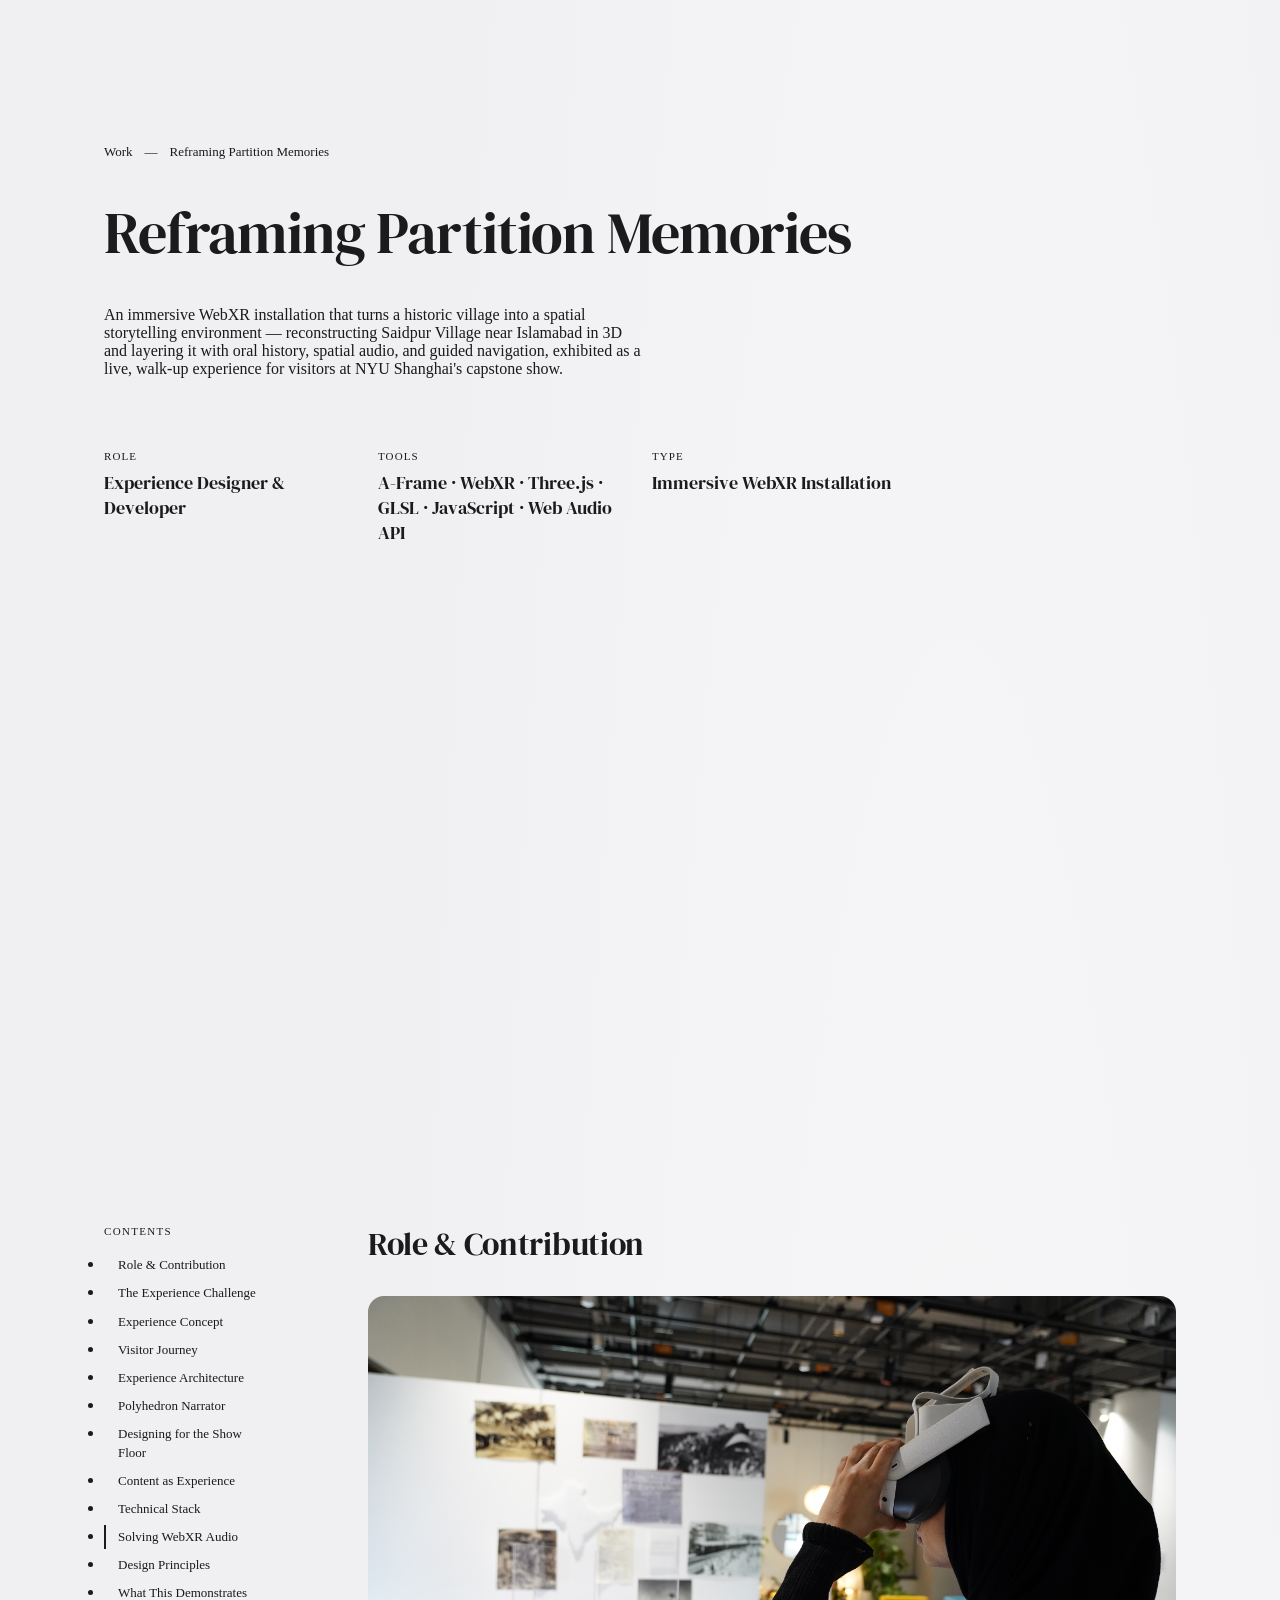
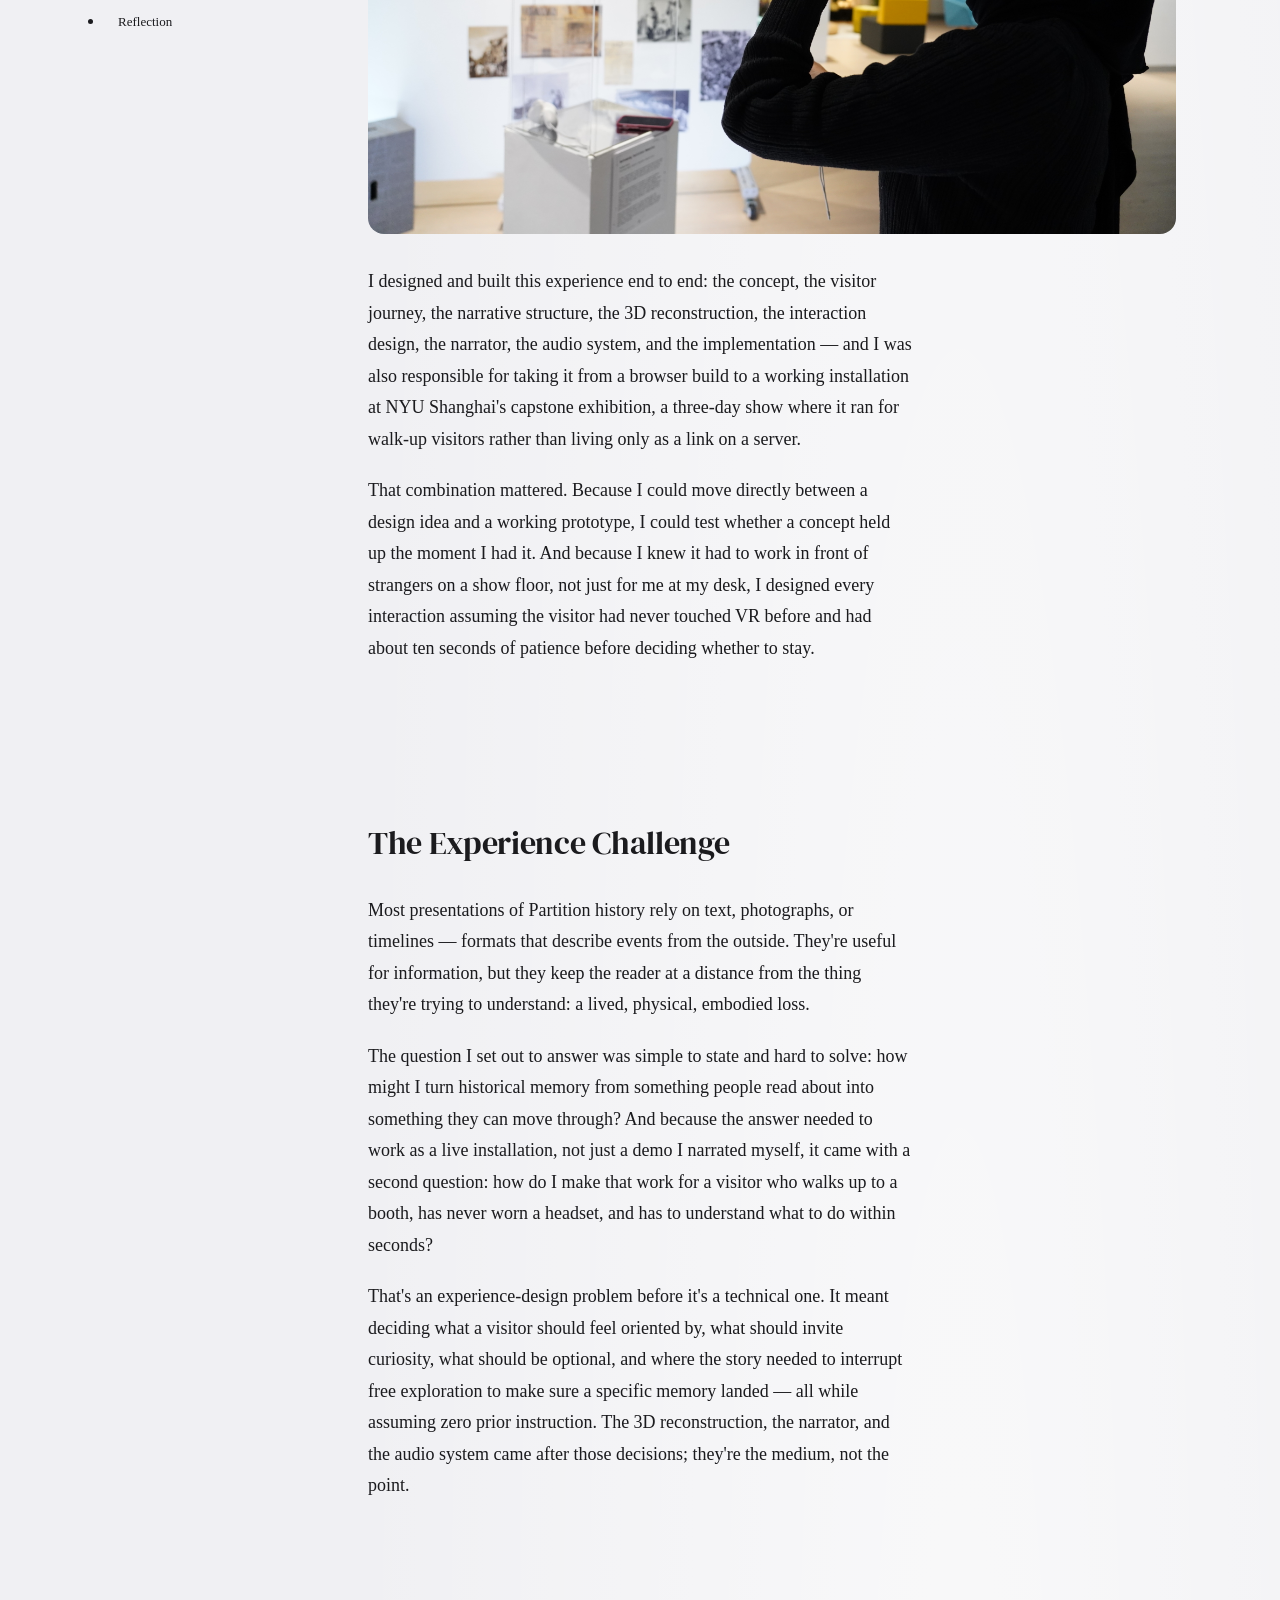
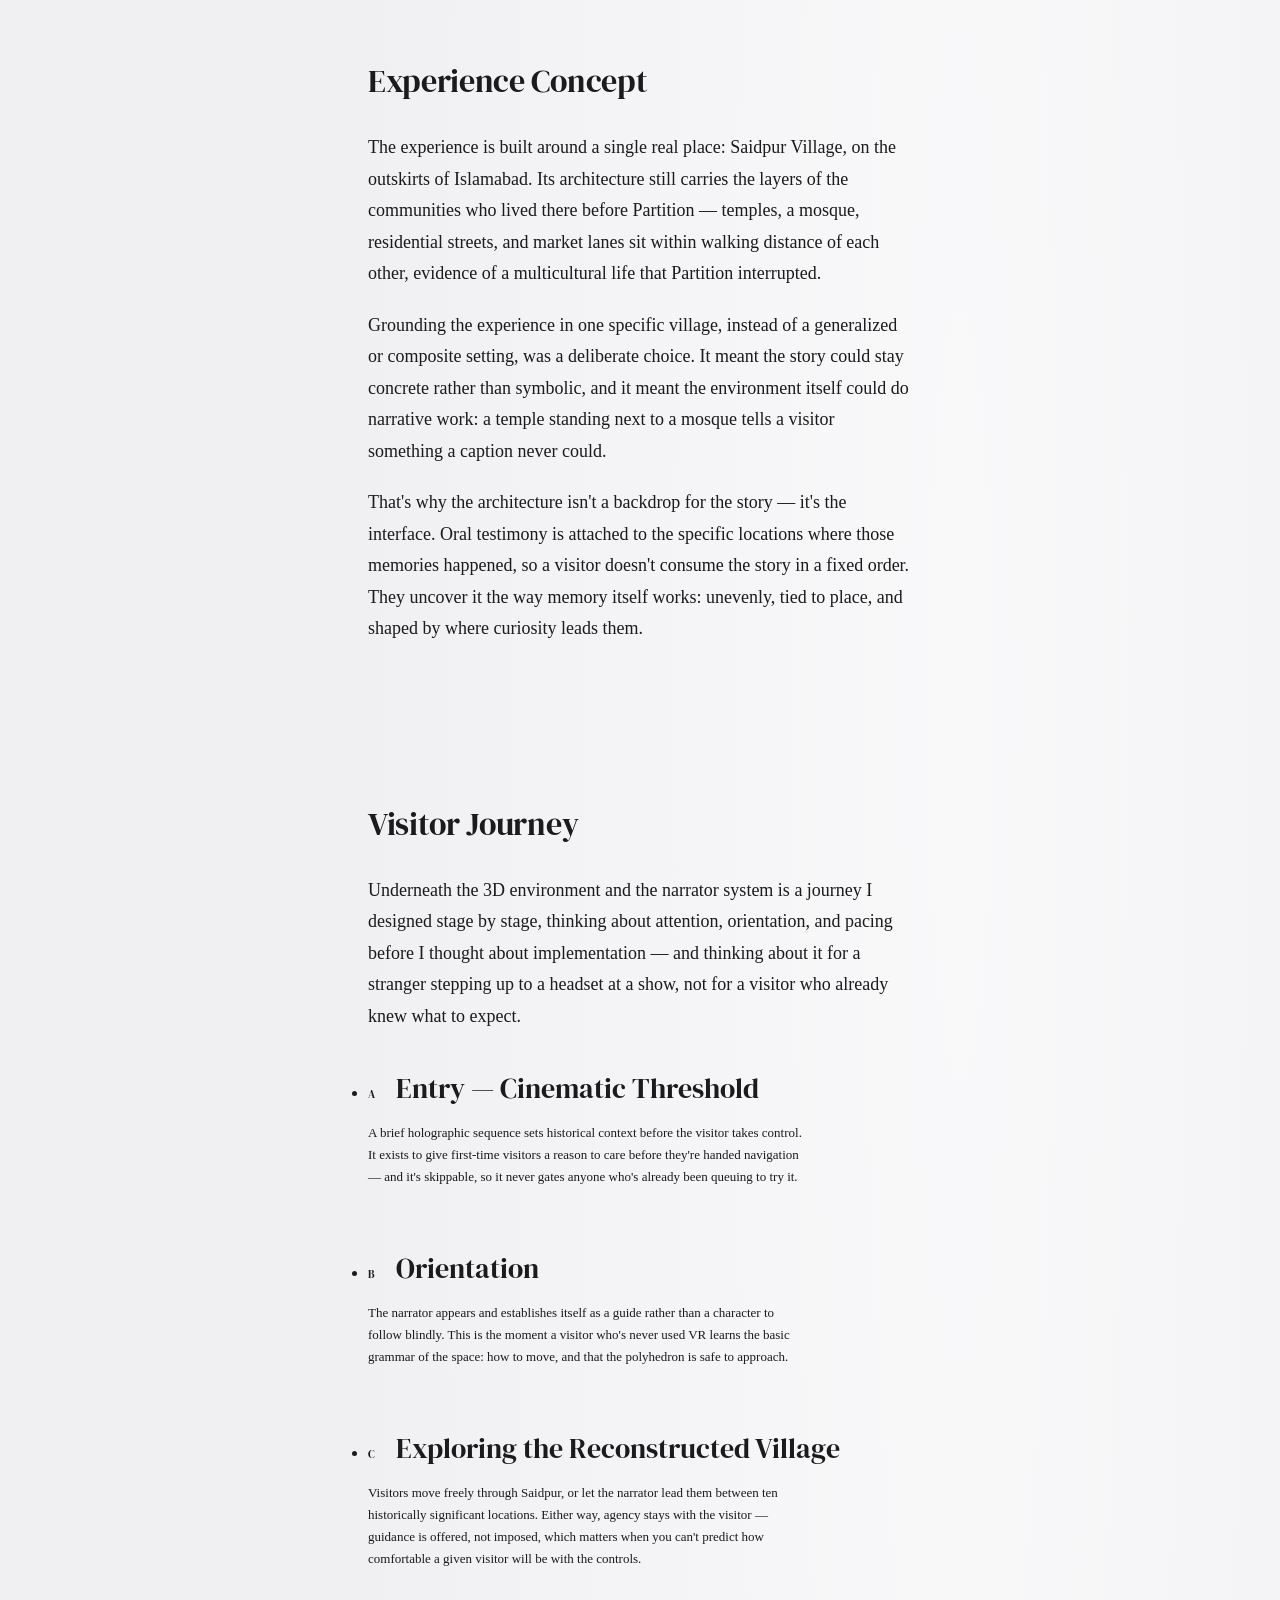
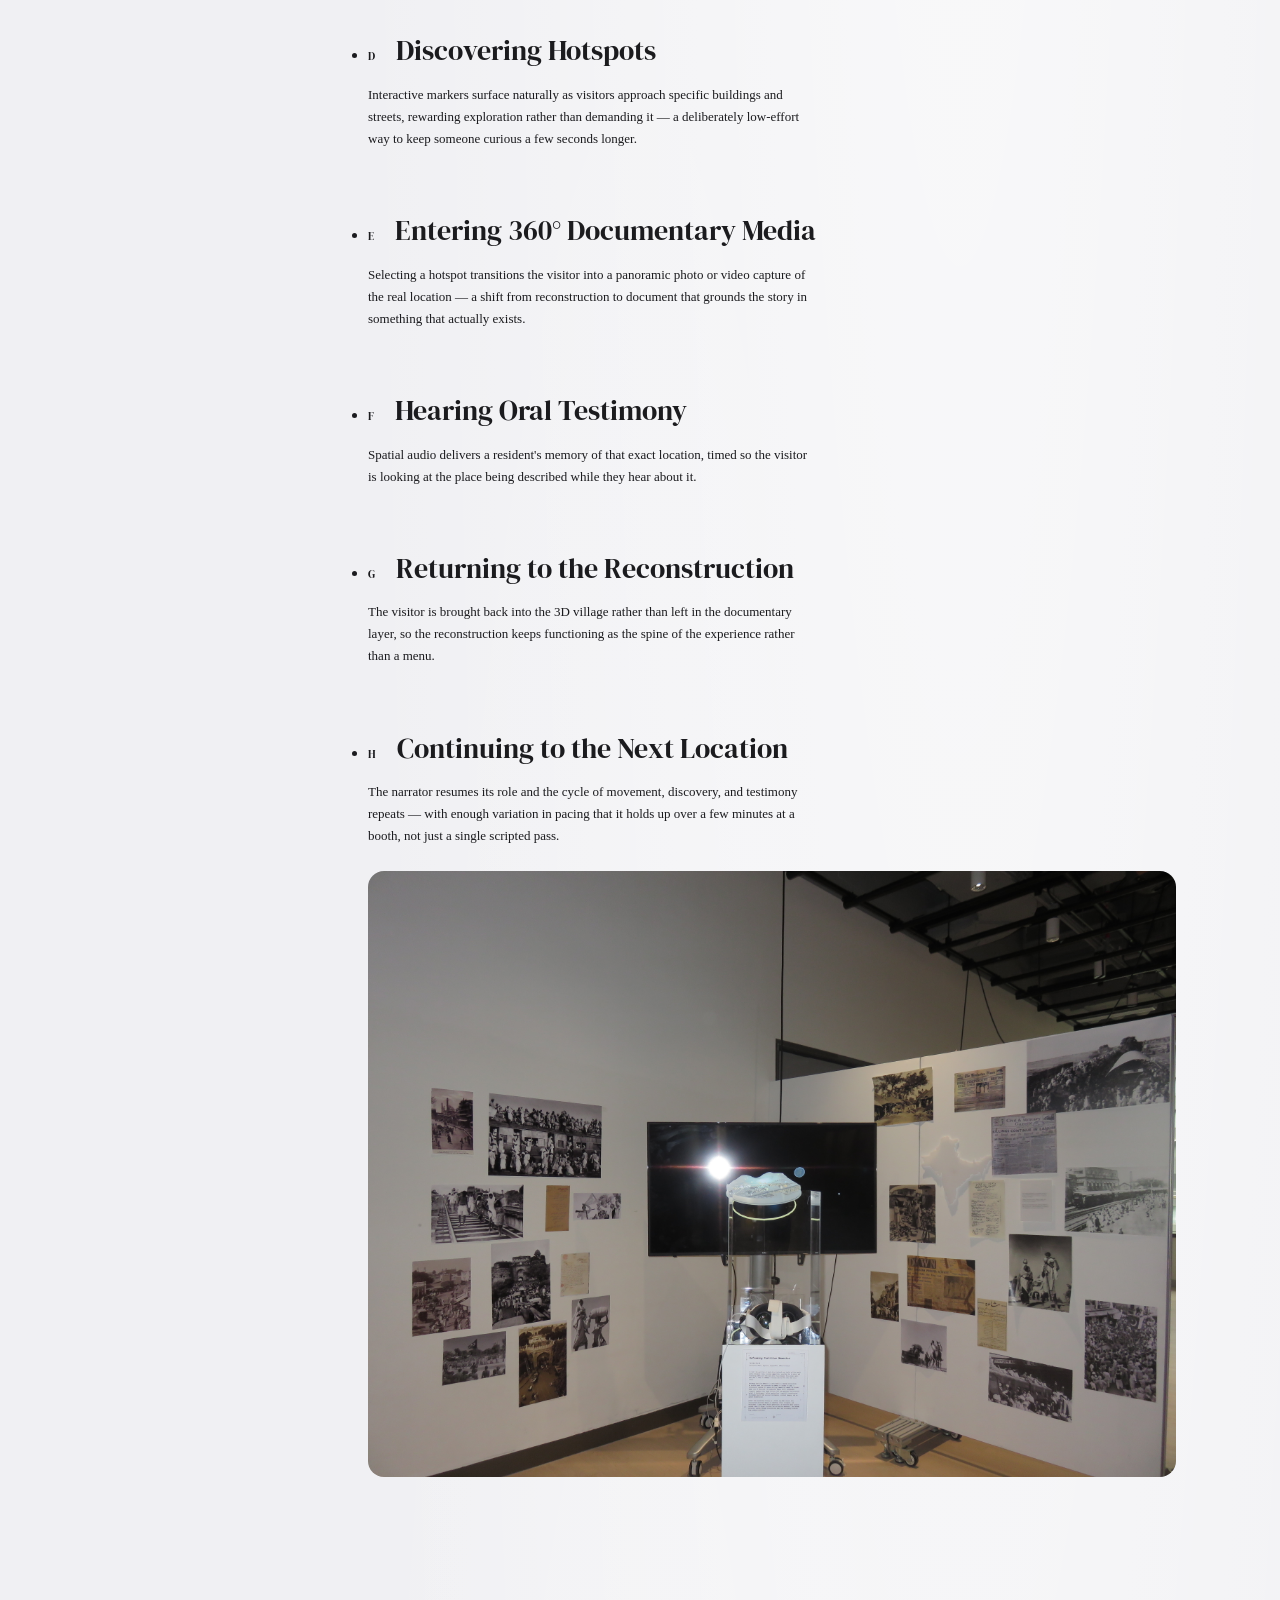
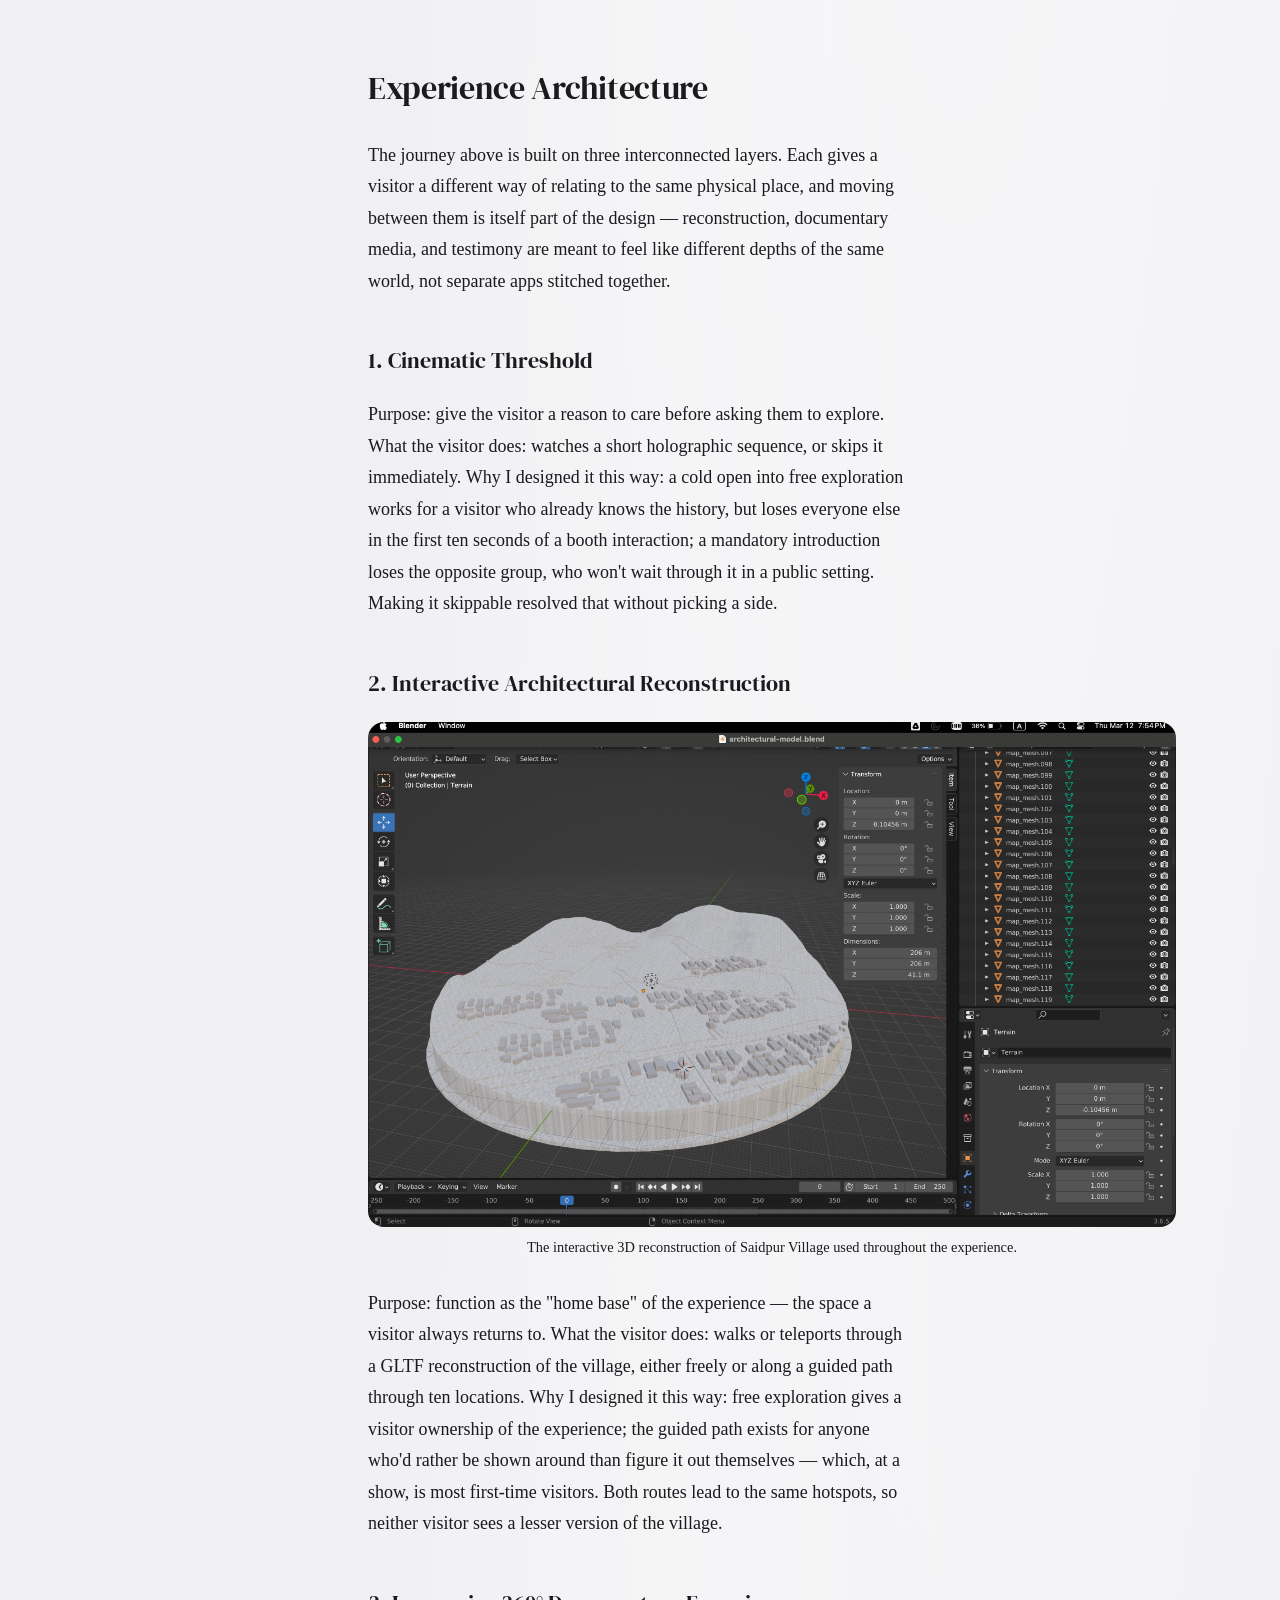
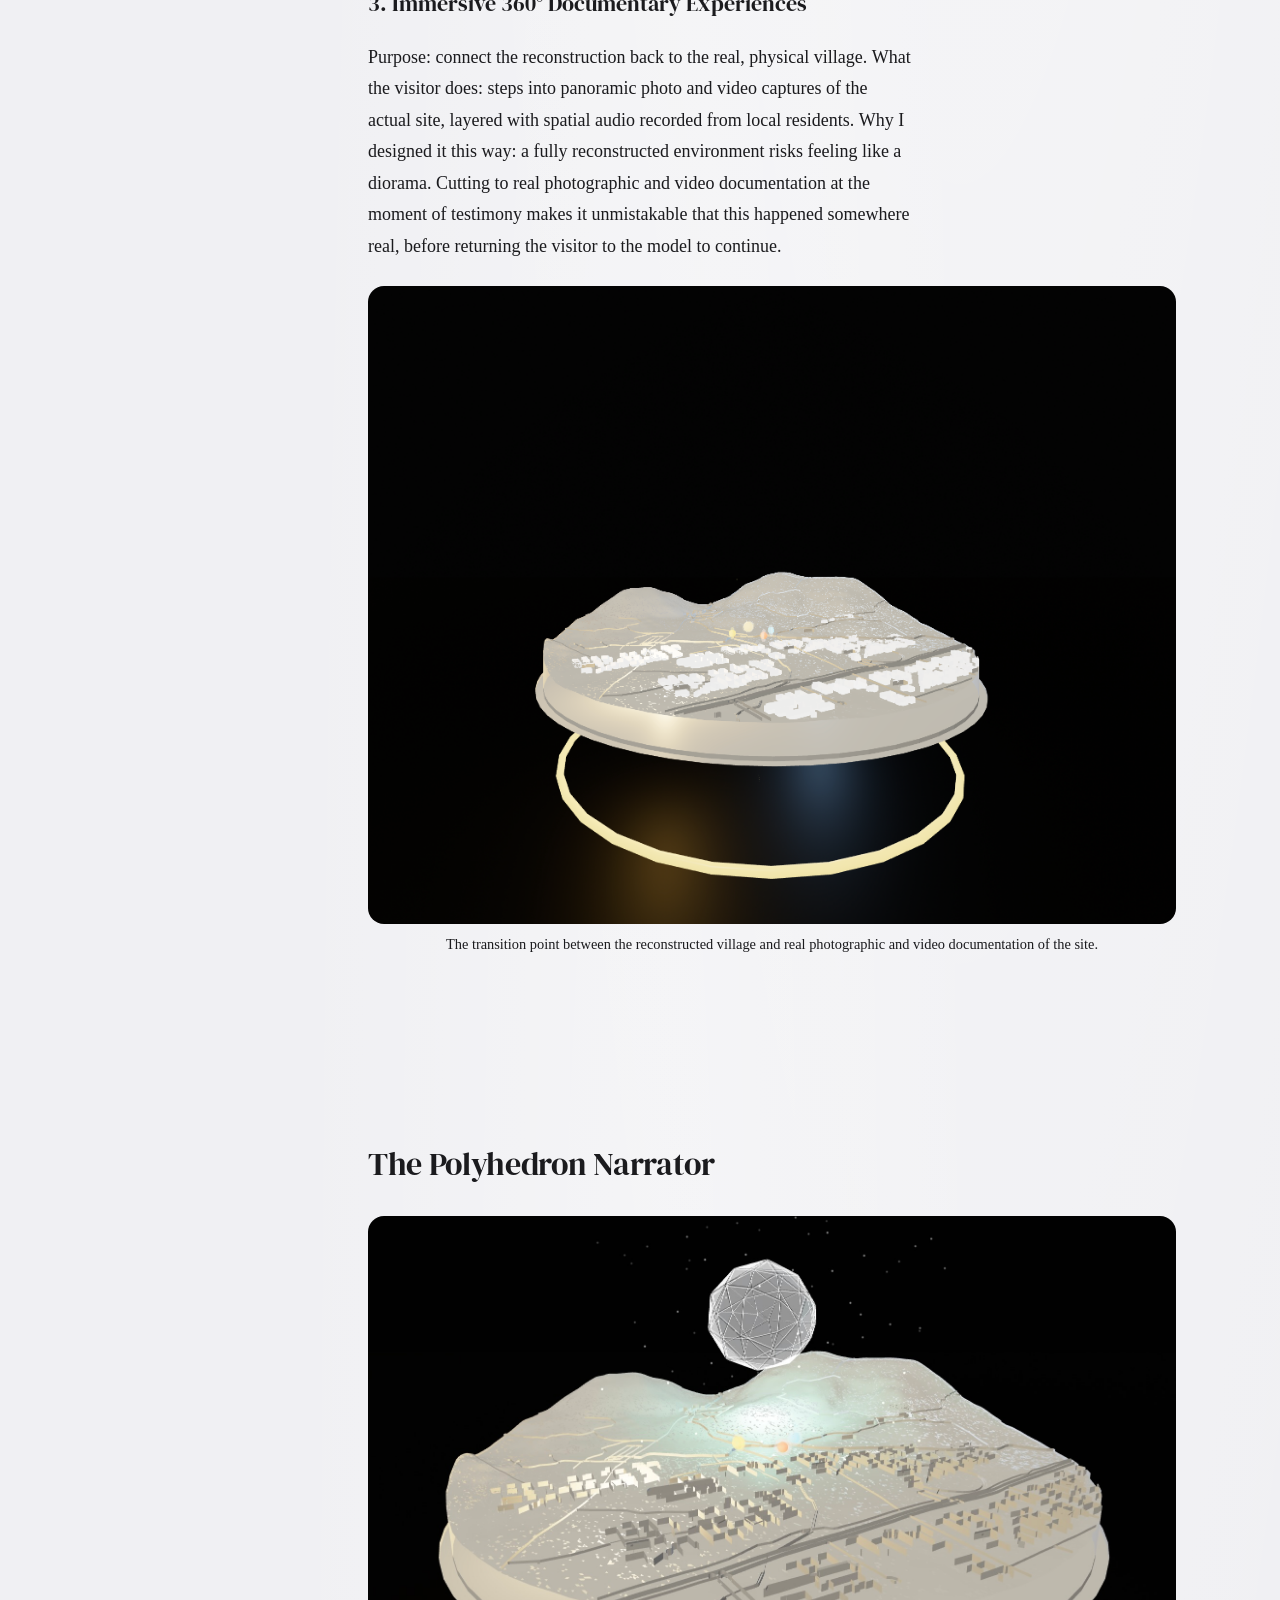
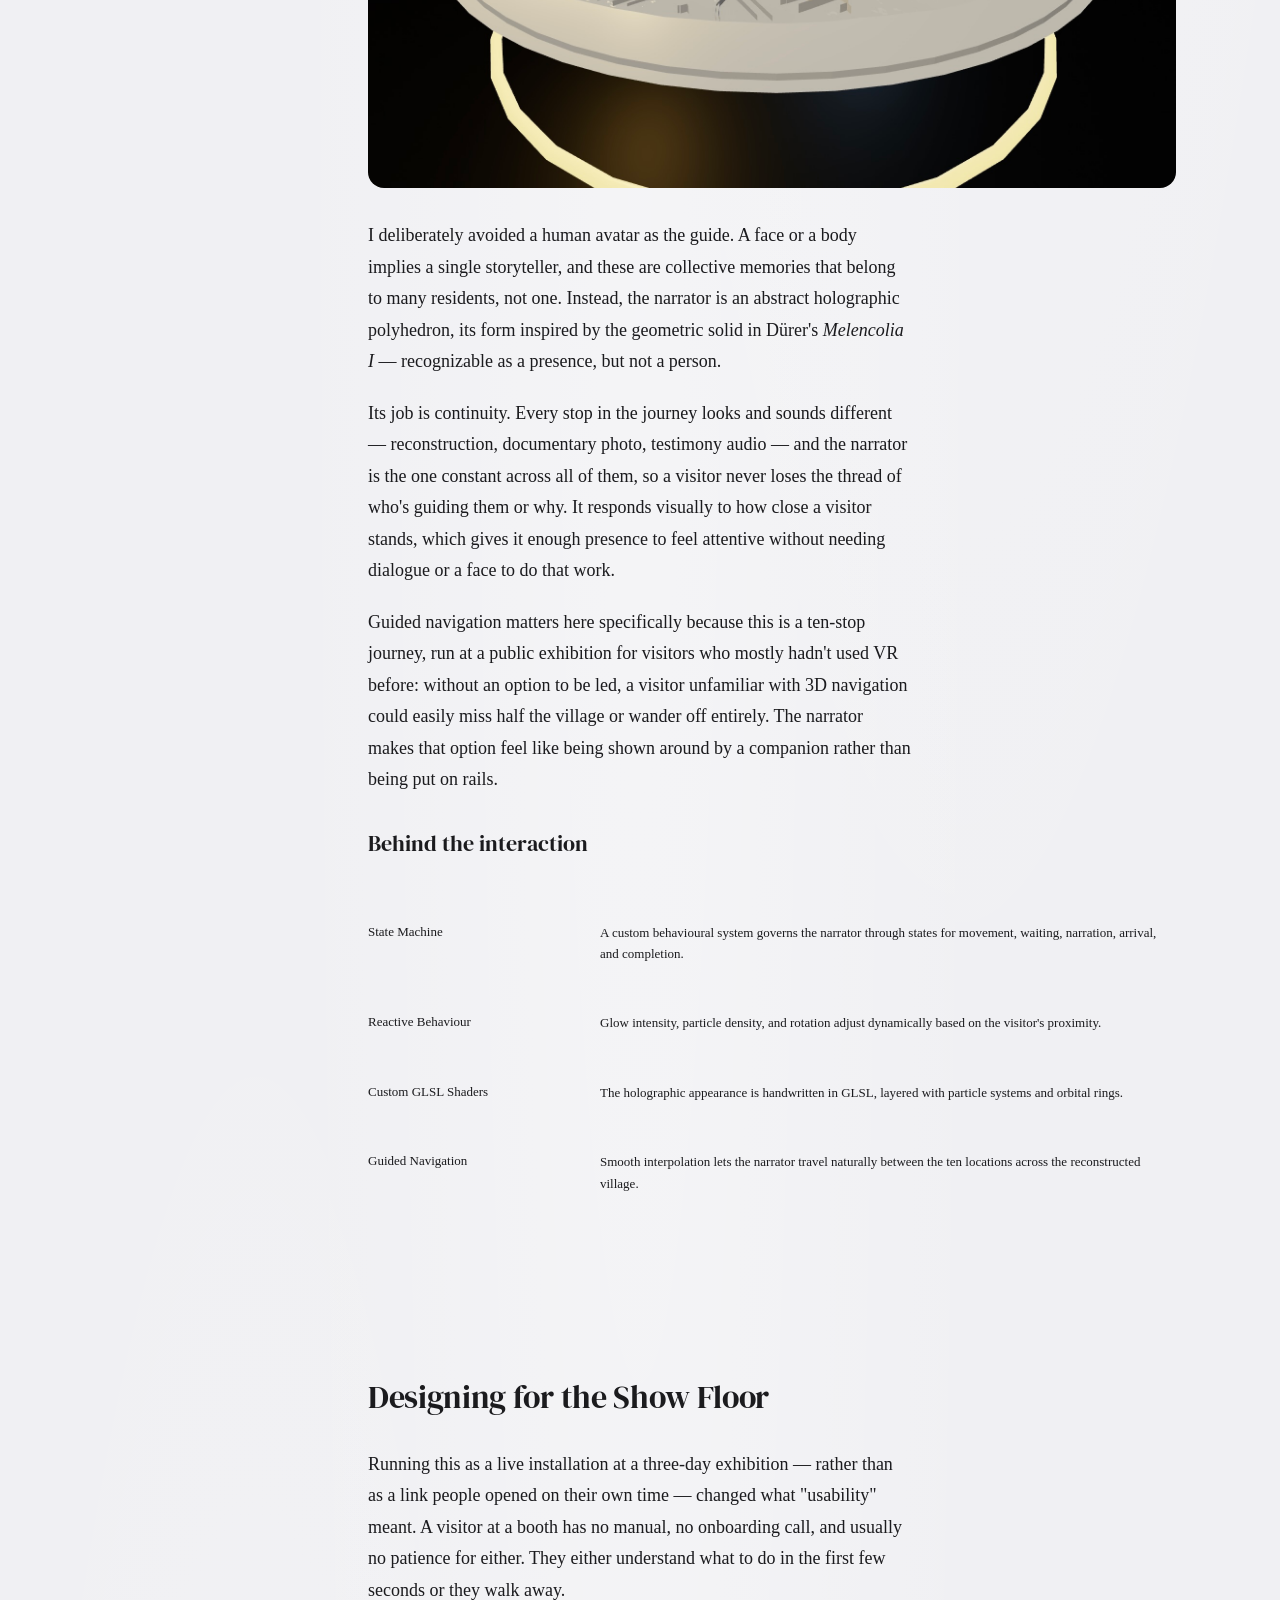
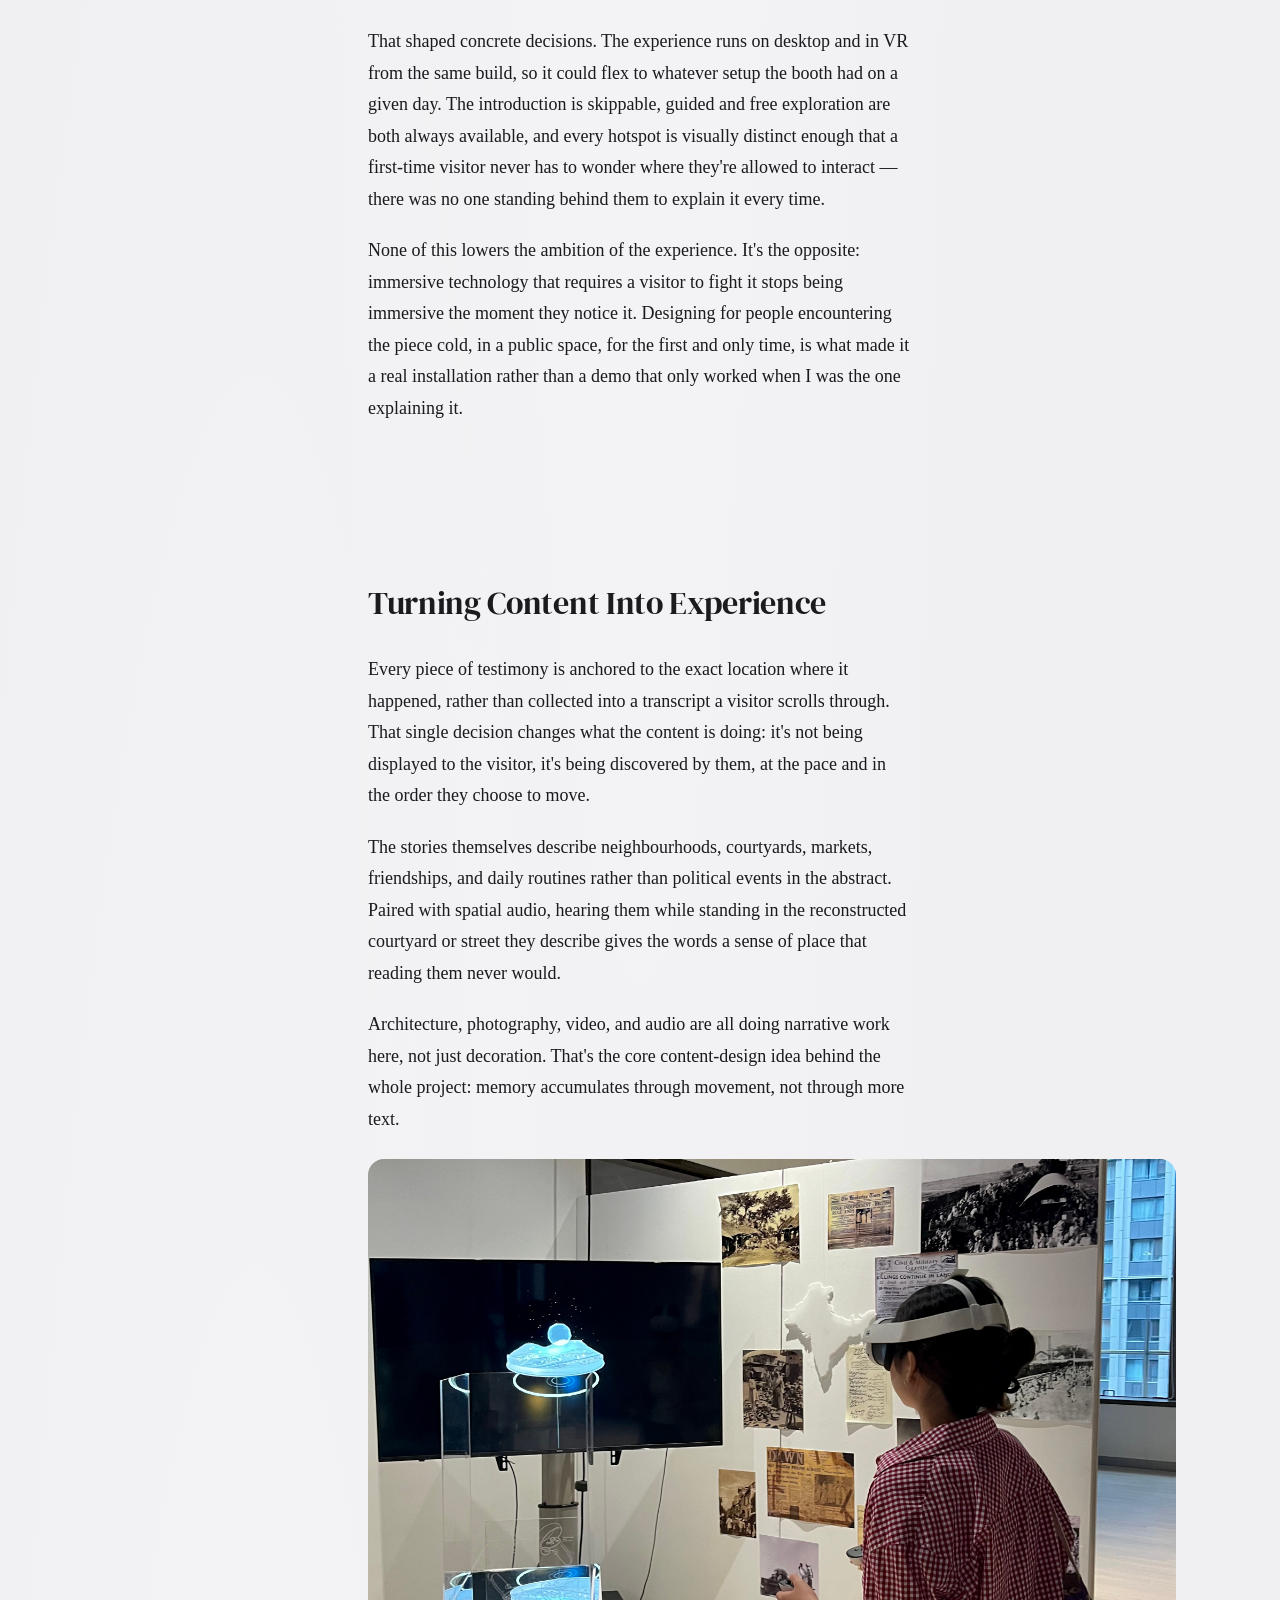
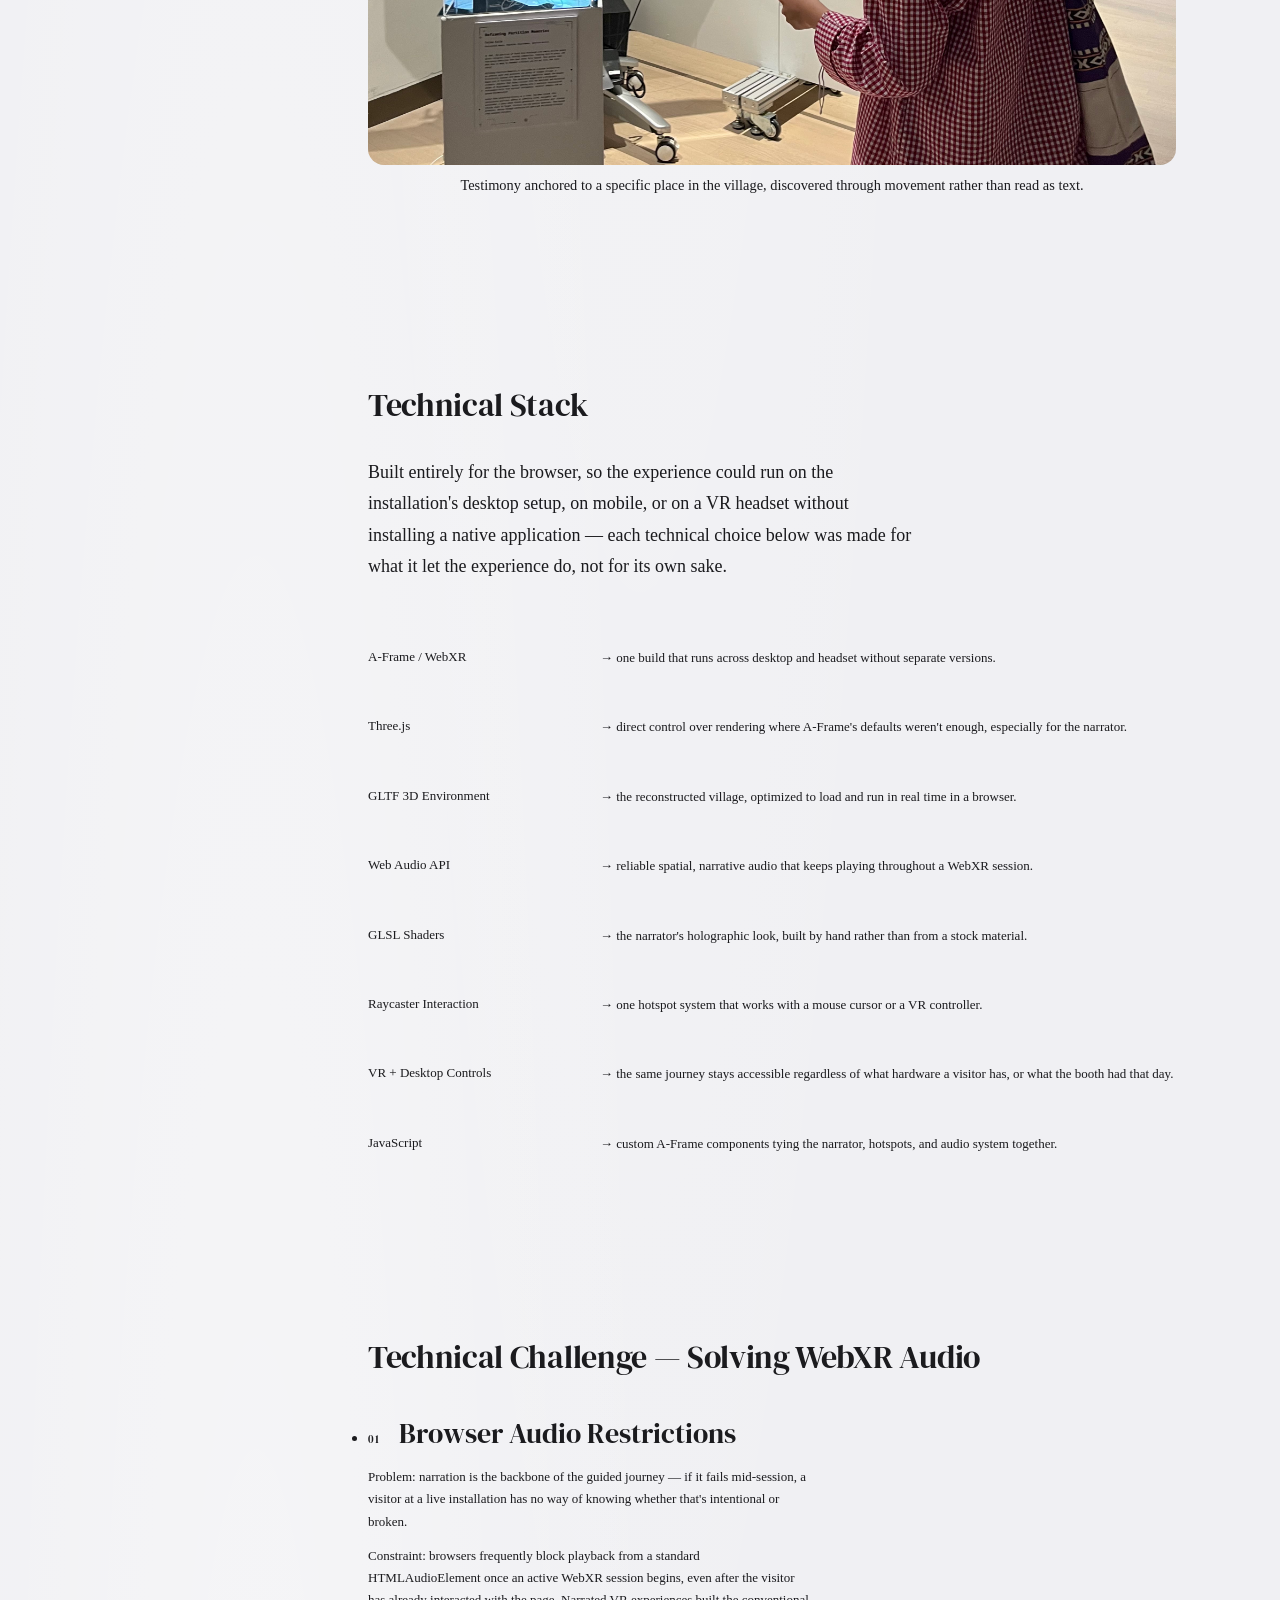
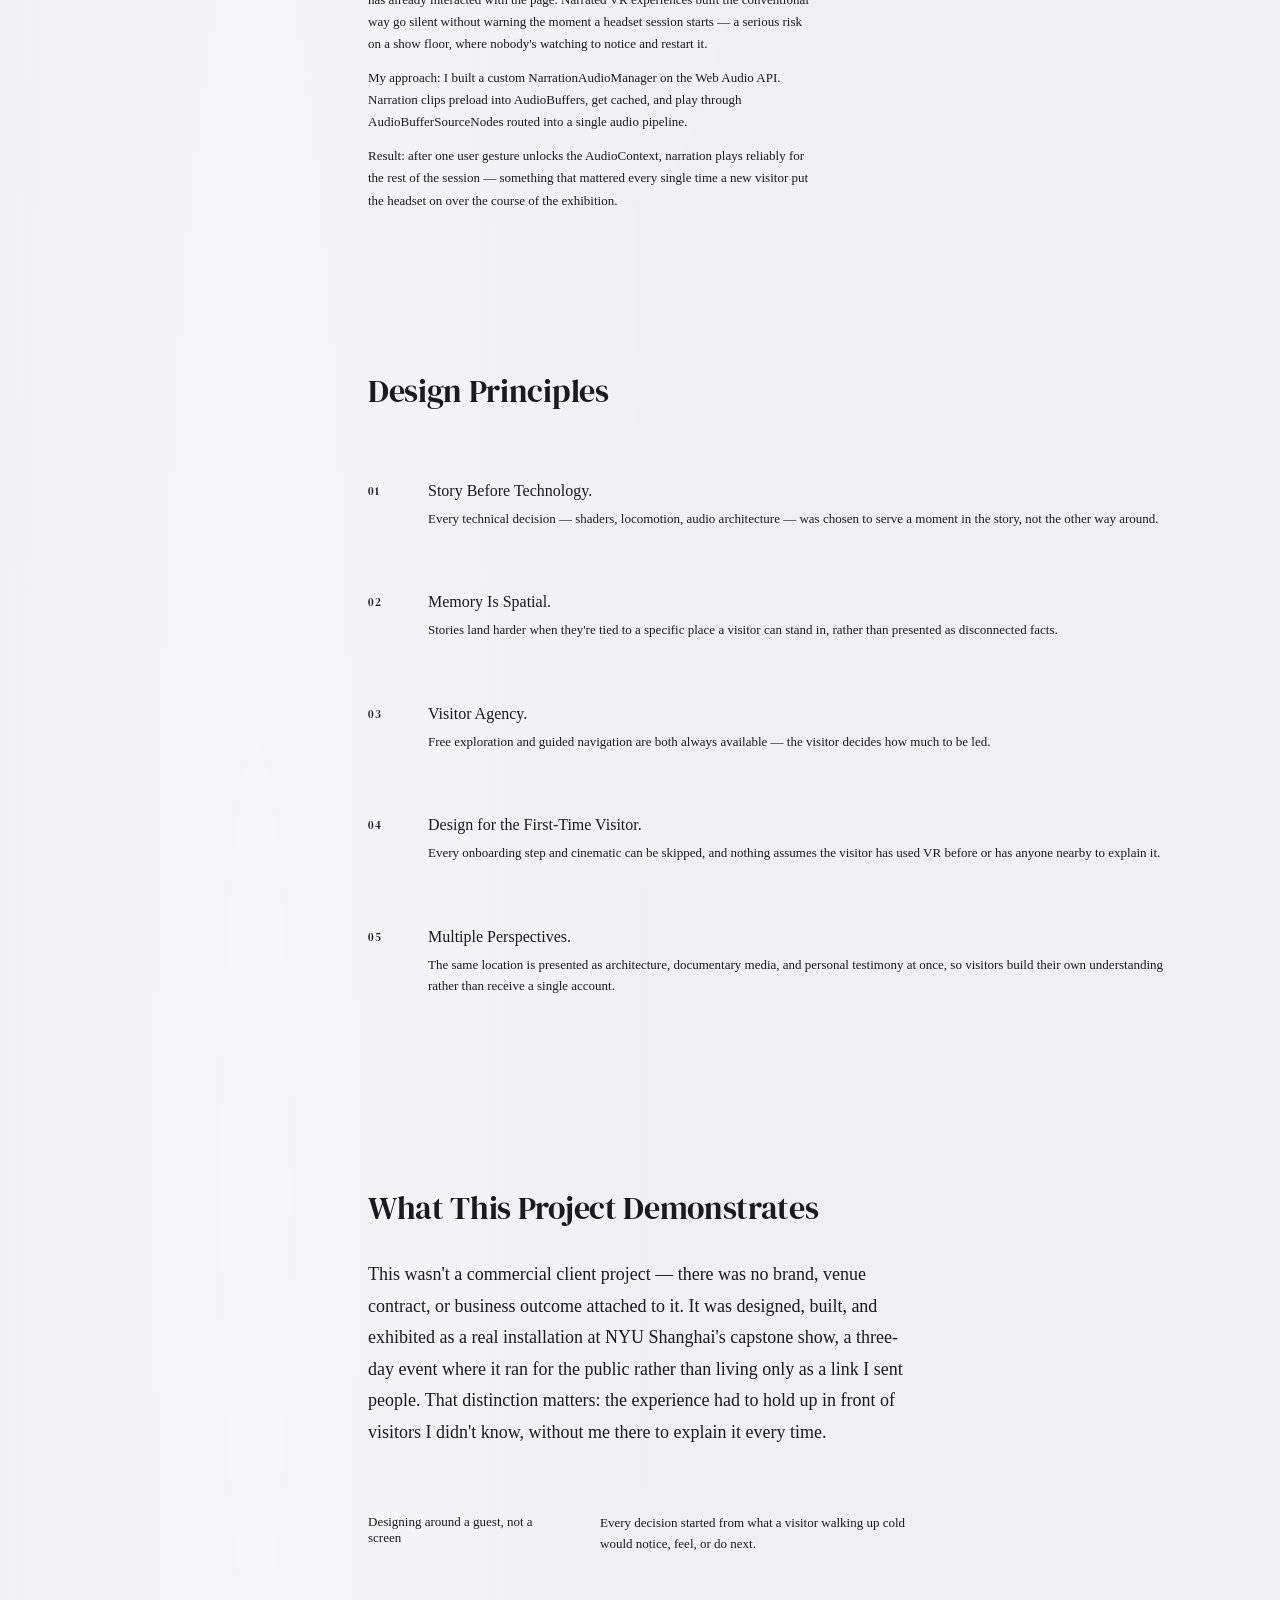
==== commit 551a3ca5: "new" ====
--- a/Capstone.html
+++ b/Capstone.html
@@ -31,16 +31,18 @@
 </h1>
 
 <p class="proj-prose" style="margin-bottom: var(--space-10);">
-A browser-based Virtual Reality experience that reconstructs Saidpur Village
-through WebXR, spatial audio, and oral history to explore how architecture,
-memory, and identity intersect in the aftermath of the 1947 Partition.
+An immersive WebXR installation that turns a historic village into a spatial
+storytelling environment — reconstructing Saidpur Village near Islamabad in
+3D and layering it with oral history, spatial audio, and guided navigation,
+exhibited as a live, walk-up experience for visitors at NYU Shanghai's
+capstone show.
 </p>
 
 <dl class="proj-hero__meta">
 
 <div class="proj-hero__meta-item">
 <dt>Role</dt>
-<dd>VR Experience Designer & Developer</dd>
+<dd>Experience Designer & Developer</dd>
 </div>
 
 <div class="proj-hero__meta-item">
@@ -50,7 +52,7 @@
 
 <div class="proj-hero__meta-item">
 <dt>Type</dt>
-<dd>Immersive WebXR Experience</dd>
+<dd>Immersive WebXR Installation</dd>
 </div>
 
 </dl>
@@ -89,14 +91,26 @@
 <ul class="proj-toc__list">
 
 <li>
-<a class="proj-toc__link" href="#overview">
-Overview
+<a class="proj-toc__link" href="#role">
+Role & Contribution
 </a>
 </li>
 
 <li>
-<a class="proj-toc__link" href="#why">
-Why Saidpur Village
+<a class="proj-toc__link" href="#challenge">
+The Experience Challenge
+</a>
+</li>
+
+<li>
+<a class="proj-toc__link" href="#concept">
+Experience Concept
+</a>
+</li>
+
+<li>
+<a class="proj-toc__link" href="#journey">
+Visitor Journey
 </a>
 </li>
 
@@ -113,14 +127,14 @@
 </li>
 
 <li>
-<a class="proj-toc__link" href="#audio">
-Solving WebXR Audio
+<a class="proj-toc__link" href="#friction">
+Designing for the Show Floor
 </a>
 </li>
 
 <li>
-<a class="proj-toc__link" href="#history">
-Oral History
+<a class="proj-toc__link" href="#content">
+Content as Experience
 </a>
 </li>
 
@@ -131,8 +145,20 @@
 </li>
 
 <li>
+<a class="proj-toc__link" href="#audio">
+Solving WebXR Audio
+</a>
+</li>
+
+<li>
 <a class="proj-toc__link" href="#principles">
 Design Principles
+</a>
+</li>
+
+<li>
+<a class="proj-toc__link" href="#transfer">
+What This Demonstrates
 </a>
 </li>
 
@@ -142,12 +168,6 @@
 </a>
 </li>
 
-<li>
-<a class="proj-toc__link" href="#gallery">
-Gallery
-</a>
-</li>
-
 </ul>
 
 </nav>
@@ -156,39 +176,44 @@
 
 <article class="proj-article">
 
-<section id="overview" class="proj-section">
+<!-- ===========================================================
+ROLE
+=========================================================== -->
+<section id="role" class="proj-section">
 
 <h2 class="proj-section__heading">
-Overview
+Role & Contribution
 </h2>
 
+<figure class="proj-banner">
+    <img
+        src="pictures/role-contribution.jpg"
+        alt="Development process showing the creation of the VR experience"
+        loading="lazy"
+    >
+</figure>
+
 <div class="proj-prose">
 
 <p>
 
-Reframing Partition Memories is a browser-based Virtual Reality experience
-that reconstructs Saidpur Village, a historically layered settlement on the
-outskirts of Islamabad, as an immersive space for engaging with the human
-stories surrounding the 1947 Partition of India.
-
-</p>
-
-<p>
-
-Instead of presenting history through dates, statistics, or maps, the
-experience explores what Partition feels like when users stand inside the
-spaces where these stories unfolded. By combining architectural
-reconstruction, spatial audio, oral testimony, and immersive media, the
-project transforms physical places into living archives of memory.
-
-</p>
-
-<p>
-
-The project was developed entirely as a custom WebXR application using
-A-Frame and Three.js rather than a conventional 360° tour, allowing users
-to freely explore, interact with guided experiences, and move seamlessly
-between reconstructed environments and real-world locations.
+I designed and built this experience end to end: the concept, the visitor
+journey, the narrative structure, the 3D reconstruction, the interaction
+design, the narrator, the audio system, and the implementation — and I was
+also responsible for taking it from a browser build to a working
+installation at NYU Shanghai's capstone exhibition, a three-day show where
+it ran for walk-up visitors rather than living only as a link on a server.
+
+</p>
+
+<p>
+
+That combination mattered. Because I could move directly between a design
+idea and a working prototype, I could test whether a concept held up the
+moment I had it. And because I knew it had to work in front of strangers on
+a show floor, not just for me at my desk, I designed every interaction
+assuming the visitor had never touched VR before and had about ten seconds
+of patience before deciding whether to stay.
 
 </p>
 
@@ -196,78 +221,238 @@
 
 </section>
 
-<section id="why" class="proj-section">
+<!-- ===========================================================
+CHALLENGE
+=========================================================== -->
+<section id="challenge" class="proj-section">
 
 <h2 class="proj-section__heading">
-Why Saidpur Village
+The Experience Challenge
 </h2>
 
 <div class="proj-prose">
 
 <p>
 
-Saidpur Village was selected because of its unique historical layers,
-architectural diversity, and ability to preserve traces of communities that
-once lived together before Partition.
-
-</p>
-
-<p>
-
-Unlike generalized historical recreations, grounding the experience within
-a single real location allows visitors to understand history through place
-rather than abstraction. Temples, residential streets, markets, and a
-mosque coexist within walking distance, making the village itself an active
-storyteller.
-
-</p>
-
-</div>
-
-<ul class="feature-list">
-
-<li class="feature-list__item">
-
-<span class="feature-list__label">
-Layered History
-</span>
-
-<span class="feature-list__desc">
-Multiple political and demographic transitions remain visible through the
-village's architecture and urban fabric.
-</span>
-
-</li>
-
-<li class="feature-list__item">
-
-<span class="feature-list__label">
-Architectural Diversity
-</span>
-
-<span class="feature-list__desc">
-Religious, residential, and commercial spaces reveal the multicultural
-character of the village before Partition.
-</span>
-
-</li>
-
-<li class="feature-list__item">
-
-<span class="feature-list__label">
-Memory Through Place
-</span>
-
-<span class="feature-list__desc">
-Visitors experience history by moving through reconstructed spaces rather
-than reading a chronological narrative.
-</span>
-
+Most presentations of Partition history rely on text, photographs, or
+timelines — formats that describe events from the outside. They're useful
+for information, but they keep the reader at a distance from the thing
+they're trying to understand: a lived, physical, embodied loss.
+
+</p>
+
+<p>
+
+The question I set out to answer was simple to state and hard to solve:
+how might I turn historical memory from something people read about into
+something they can move through? And because the answer needed to work as
+a live installation, not just a demo I narrated myself, it came with a
+second question: how do I make that work for a visitor who walks up to a
+booth, has never worn a headset, and has to understand what to do within
+seconds?
+
+</p>
+
+<p>
+
+That's an experience-design problem before it's a technical one. It meant
+deciding what a visitor should feel oriented by, what should invite
+curiosity, what should be optional, and where the story needed to interrupt
+free exploration to make sure a specific memory landed — all while
+assuming zero prior instruction. The 3D reconstruction, the narrator, and
+the audio system came after those decisions; they're the medium, not the
+point.
+
+</p>
+
+</div>
+
+</section>
+
+<!-- ===========================================================
+CONCEPT
+=========================================================== -->
+<section id="concept" class="proj-section">
+
+<h2 class="proj-section__heading">
+Experience Concept
+</h2>
+
+<div class="proj-prose">
+
+<p>
+
+The experience is built around a single real place: Saidpur Village, on the
+outskirts of Islamabad. Its architecture still carries the layers of the
+communities who lived there before Partition — temples, a mosque,
+residential streets, and market lanes sit within walking distance of each
+other, evidence of a multicultural life that Partition interrupted.
+
+</p>
+
+<p>
+
+Grounding the experience in one specific village, instead of a generalized
+or composite setting, was a deliberate choice. It meant the story could stay
+concrete rather than symbolic, and it meant the environment itself could do
+narrative work: a temple standing next to a mosque tells a visitor something
+a caption never could.
+
+</p>
+
+<p>
+
+That's why the architecture isn't a backdrop for the story — it's the
+interface. Oral testimony is attached to the specific locations where those
+memories happened, so a visitor doesn't consume the story in a fixed order.
+They uncover it the way memory itself works: unevenly, tied to place, and
+shaped by where curiosity leads them.
+
+</p>
+
+</div>
+
+</section>
+
+<!-- ===========================================================
+VISITOR JOURNEY
+=========================================================== -->
+<section id="journey" class="proj-section">
+
+<h2 class="proj-section__heading">
+Visitor Journey
+</h2>
+
+<div class="proj-prose">
+
+<p>
+
+Underneath the 3D environment and the narrator system is a journey I
+designed stage by stage, thinking about attention, orientation, and pacing
+before I thought about implementation — and thinking about it for a
+stranger stepping up to a headset at a show, not for a visitor who already
+knew what to expect.
+
+</p>
+
+</div>
+
+<ul class="finding-list">
+
+<li class="finding-item">
+<div class="finding-item__header">
+<span class="finding-item__number">A</span>
+<h3 class="finding-item__title">Entry — Cinematic Threshold</h3>
+</div>
+<p class="finding-item__problem">
+A brief holographic sequence sets historical context before the visitor
+takes control. It exists to give first-time visitors a reason to care
+before they're handed navigation — and it's skippable, so it never gates
+anyone who's already been queuing to try it.
+</p>
+</li>
+
+<li class="finding-item">
+<div class="finding-item__header">
+<span class="finding-item__number">B</span>
+<h3 class="finding-item__title">Orientation</h3>
+</div>
+<p class="finding-item__problem">
+The narrator appears and establishes itself as a guide rather than a
+character to follow blindly. This is the moment a visitor who's never used
+VR learns the basic grammar of the space: how to move, and that the
+polyhedron is safe to approach.
+</p>
+</li>
+
+<li class="finding-item">
+<div class="finding-item__header">
+<span class="finding-item__number">C</span>
+<h3 class="finding-item__title">Exploring the Reconstructed Village</h3>
+</div>
+<p class="finding-item__problem">
+Visitors move freely through Saidpur, or let the narrator lead them between
+ten historically significant locations. Either way, agency stays with the
+visitor — guidance is offered, not imposed, which matters when you can't
+predict how comfortable a given visitor will be with the controls.
+</p>
+</li>
+
+<li class="finding-item">
+<div class="finding-item__header">
+<span class="finding-item__number">D</span>
+<h3 class="finding-item__title">Discovering Hotspots</h3>
+</div>
+<p class="finding-item__problem">
+Interactive markers surface naturally as visitors approach specific
+buildings and streets, rewarding exploration rather than demanding it — a
+deliberately low-effort way to keep someone curious a few seconds longer.
+</p>
+</li>
+
+<li class="finding-item">
+<div class="finding-item__header">
+<span class="finding-item__number">E</span>
+<h3 class="finding-item__title">Entering 360° Documentary Media</h3>
+</div>
+<p class="finding-item__problem">
+Selecting a hotspot transitions the visitor into a panoramic photo or video
+capture of the real location — a shift from reconstruction to document that
+grounds the story in something that actually exists.
+</p>
+</li>
+
+<li class="finding-item">
+<div class="finding-item__header">
+<span class="finding-item__number">F</span>
+<h3 class="finding-item__title">Hearing Oral Testimony</h3>
+</div>
+<p class="finding-item__problem">
+Spatial audio delivers a resident's memory of that exact location, timed so
+the visitor is looking at the place being described while they hear about
+it.
+</p>
+</li>
+
+<li class="finding-item">
+<div class="finding-item__header">
+<span class="finding-item__number">G</span>
+<h3 class="finding-item__title">Returning to the Reconstruction</h3>
+</div>
+<p class="finding-item__problem">
+The visitor is brought back into the 3D village rather than left in the
+documentary layer, so the reconstruction keeps functioning as the spine of
+the experience rather than a menu.
+</p>
+</li>
+
+<li class="finding-item">
+<div class="finding-item__header">
+<span class="finding-item__number">H</span>
+<h3 class="finding-item__title">Continuing to the Next Location</h3>
+</div>
+<p class="finding-item__problem">
+The narrator resumes its role and the cycle of movement, discovery, and
+testimony repeats — with enough variation in pacing that it holds up over
+a few minutes at a booth, not just a single scripted pass.
+</p>
 </li>
 
 </ul>
 
+<figure class="proj-banner">
+    <img
+        src="pictures/partition01.jpg"
+        alt="Visitor exploring the reconstructed village environment"
+        loading="lazy"
+    >
+    <figcaption>
+        
+    </figcaption>
+</figure>
+
 </section>
+
 <!-- ===========================================================
 EXPERIENCE ARCHITECTURE
 =========================================================== -->
@@ -282,11 +467,11 @@
 
 <p>
 
-Rather than functioning as a traditional VR tour, the experience is
-structured as three interconnected layers. Each offers a different way of
-understanding the same physical location, allowing users to move fluidly
-between historical reconstruction, documentary media, and personal
-testimony.
+The journey above is built on three interconnected layers. Each gives a
+visitor a different way of relating to the same physical place, and moving
+between them is itself part of the design — reconstruction, documentary
+media, and testimony are meant to feel like different depths of the same
+world, not separate apps stitched together.
 
 </p>
 
@@ -300,16 +485,19 @@
 
 <p>
 
-The experience opens with a holographic cinematic sequence introducing the
-historical context before users gain full control. The introduction can be
-skipped at any point, ensuring experienced users aren't forced through
-lengthy exposition while still providing newcomers with meaningful context.
-
-</p>
-
-</div>
-
-<h3 class="proj-section__subheading">
+<strong>Purpose:</strong> give the visitor a reason to care before asking
+them to explore. <strong>What the visitor does:</strong> watches a short
+holographic sequence, or skips it immediately. <strong>Why I designed it
+this way:</strong> a cold open into free exploration works for a visitor
+who already knows the history, but loses everyone else in the first ten
+seconds of a booth interaction; a mandatory introduction loses the opposite
+group, who won't wait through it in a public setting. Making it skippable
+resolved that without picking a side.
+
+</p>
+
+</div>
+
 <h3 class="proj-section__subheading">
 2. Interactive Architectural Reconstruction
 </h3>
@@ -317,7 +505,7 @@
 <figure class="proj-banner">
     <img
         src="pictures/architectural-model.jpg"
-       
+        alt="The interactive 3D reconstruction of Saidpur Village used throughout the experience"
         loading="lazy"
     >
     <figcaption>
@@ -329,40 +517,52 @@
 
 <p>
 
-At the heart of the experience lies a detailed reconstruction of Saidpur
-Village created as a GLTF environment. Users may freely explore using
-desktop controls or VR locomotion, or choose to follow a guided experience
-that leads them through ten historically significant locations.
-
-</p>
-
-<p>
-
-Each stop contains interactive hotspots connecting the reconstructed model
-to oral testimony, archival information, and immersive 360° media captured
-from the real site.
+<strong>Purpose:</strong> function as the "home base" of the experience —
+the space a visitor always returns to. <strong>What the visitor does:</strong>
+walks or teleports through a GLTF reconstruction of the village, either
+freely or along a guided path through ten locations. <strong>Why I designed
+it this way:</strong> free exploration gives a visitor ownership of the
+experience; the guided path exists for anyone who'd rather be shown around
+than figure it out themselves — which, at a show, is most first-time
+visitors. Both routes lead to the same hotspots, so neither visitor sees a
+lesser version of the village.
 
 </p>
 
 </div>
 
 <h3 class="proj-section__subheading">
-3. Immersive 360° Experiences
+3. Immersive 360° Documentary Experiences
 </h3>
 
 <div class="proj-prose">
 
 <p>
 
-Selecting a hotspot transports visitors directly into panoramic photo and
-video captures of the actual location. These documentary spaces are layered
-with spatial audio recordings collected from local residents, allowing users
-to hear stories precisely where they occurred before returning seamlessly to
-the reconstructed environment.
-
-</p>
-
-</div>
+<strong>Purpose:</strong> connect the reconstruction back to the real,
+physical village. <strong>What the visitor does:</strong> steps into
+panoramic photo and video captures of the actual site, layered with spatial
+audio recorded from local residents. <strong>Why I designed it this way:</strong>
+a fully reconstructed environment risks feeling like a diorama. Cutting to
+real photographic and video documentation at the moment of testimony makes
+it unmistakable that this happened somewhere real, before returning the
+visitor to the model to continue.
+
+</p>
+
+</div>
+
+<figure class="proj-banner">
+    <img
+        src="pictures/partition02.jpg"
+        alt="Transition from the 3D reconstruction into 360° documentary media"
+        loading="lazy"
+    >
+    <figcaption>
+        The transition point between the reconstructed village and real
+        photographic and video documentation of the site.
+    </figcaption>
+</figure>
 
 </section>
 
@@ -388,24 +588,41 @@
 
 <p>
 
-One of the project's defining features is a custom-designed holographic
-polyhedron that serves as the experience's guide. Rather than using a human
-avatar, the narrator appears as an abstract geometric object inspired by
-Dürer's <em>Melencolia I</em>, emphasizing that no single individual owns
-the collective memories being shared.
-
-</p>
-
-<p>
-
-The polyhedron functions as a living vessel for oral testimony. It guides
-users throughout the experience while visually responding to their movement,
-creating a subtle emotional connection without relying on human
-representation.
-
-</p>
-
-</div>
+I deliberately avoided a human avatar as the guide. A face or a body implies
+a single storyteller, and these are collective memories that belong to many
+residents, not one. Instead, the narrator is an abstract holographic
+polyhedron, its form inspired by the geometric solid in Dürer's
+<em>Melencolia I</em> — recognizable as a presence, but not a person.
+
+</p>
+
+<p>
+
+Its job is continuity. Every stop in the journey looks and sounds different
+— reconstruction, documentary photo, testimony audio — and the narrator is
+the one constant across all of them, so a visitor never loses the thread of
+who's guiding them or why. It responds visually to how close a visitor
+stands, which gives it enough presence to feel attentive without needing
+dialogue or a face to do that work.
+
+</p>
+
+<p>
+
+Guided navigation matters here specifically because this is a ten-stop
+journey, run at a public exhibition for visitors who mostly hadn't used VR
+before: without an option to be led, a visitor unfamiliar with 3D
+navigation could easily miss half the village or wander off entirely. The
+narrator makes that option feel like being shown around by a companion
+rather than being put on rails.
+
+</p>
+
+</div>
+
+<p class="proj-section__subheading" style="margin-top: var(--space-8);">
+Behind the interaction
+</p>
 
 <ul class="feature-list">
 
@@ -416,10 +633,8 @@
 </span>
 
 <span class="feature-list__desc">
-
-A fully custom behavioural system governs every interaction using states for
+A custom behavioural system governs the narrator through states for
 movement, waiting, narration, arrival, and completion.
-
 </span>
 
 </li>
@@ -431,10 +646,8 @@
 </span>
 
 <span class="feature-list__desc">
-
-Glow intensity, particle density, and rotational movement dynamically adjust
-based on the user's proximity.
-
+Glow intensity, particle density, and rotation adjust dynamically based on
+the visitor's proximity.
 </span>
 
 </li>
@@ -446,10 +659,8 @@
 </span>
 
 <span class="feature-list__desc">
-
-The holographic appearance was created entirely with handwritten GLSL
-vertex and fragment shaders layered with particle systems and orbital rings.
-
+The holographic appearance is handwritten in GLSL, layered with particle
+systems and orbital rings.
 </span>
 
 </li>
@@ -461,12 +672,204 @@
 </span>
 
 <span class="feature-list__desc">
-
-Smooth interpolation allows the narrator to travel naturally between ten
-historically significant locations across the reconstructed village.
-
-</span>
-
+Smooth interpolation lets the narrator travel naturally between the ten
+locations across the reconstructed village.
+</span>
+
+</li>
+
+</ul>
+
+</section>
+
+<!-- ===========================================================
+DESIGNING FOR THE SHOW FLOOR
+=========================================================== -->
+<section id="friction" class="proj-section">
+
+<h2 class="proj-section__heading">
+Designing for the Show Floor
+</h2>
+
+<div class="proj-prose">
+
+<p>
+
+Running this as a live installation at a three-day exhibition — rather than
+as a link people opened on their own time — changed what "usability" meant.
+A visitor at a booth has no manual, no onboarding call, and usually no
+patience for either. They either understand what to do in the first few
+seconds or they walk away.
+
+</p>
+
+<p>
+
+That shaped concrete decisions. The experience runs on desktop and in VR
+from the same build, so it could flex to whatever setup the booth had on a
+given day. The introduction is skippable, guided and free exploration are
+both always available, and every hotspot is visually distinct enough that
+a first-time visitor never has to wonder where they're allowed to interact
+— there was no one standing behind them to explain it every time.
+
+</p>
+
+<p>
+
+None of this lowers the ambition of the experience. It's the opposite:
+immersive technology that requires a visitor to fight it stops being
+immersive the moment they notice it. Designing for people encountering the
+piece cold, in a public space, for the first and only time, is what made it
+a real installation rather than a demo that only worked when I was the one
+explaining it.
+
+</p>
+
+</div>
+
+</section>
+
+<!-- ===========================================================
+CONTENT AS EXPERIENCE
+=========================================================== -->
+
+<section id="content" class="proj-section">
+
+<h2 class="proj-section__heading">
+Turning Content Into Experience
+</h2>
+
+<div class="proj-prose">
+
+<p>
+
+Every piece of testimony is anchored to the exact location where it
+happened, rather than collected into a transcript a visitor scrolls
+through. That single decision changes what the content is doing: it's not
+being displayed to the visitor, it's being discovered by them, at the pace
+and in the order they choose to move.
+
+</p>
+
+<p>
+
+The stories themselves describe neighbourhoods, courtyards, markets,
+friendships, and daily routines rather than political events in the
+abstract. Paired with spatial audio, hearing them while standing in the
+reconstructed courtyard or street they describe gives the words a sense of
+place that reading them never would.
+
+</p>
+
+<p>
+
+Architecture, photography, video, and audio are all doing narrative work
+here, not just decoration. That's the core content-design idea behind the
+whole project: memory accumulates through movement, not through more text.
+
+</p>
+
+</div>
+
+<figure class="proj-banner">
+    <img
+        src="pictures/partition03.jpg"
+        alt="Spatial audio testimony delivered at a specific location in the village"
+        loading="lazy"
+    >
+    <figcaption>
+        Testimony anchored to a specific place in the village, discovered
+        through movement rather than read as text.
+    </figcaption>
+</figure>
+
+</section>
+
+<!-- ===========================================================
+TECHNICAL STACK
+=========================================================== -->
+
+<section id="stack" class="proj-section">
+
+<h2 class="proj-section__heading">
+Technical Stack
+</h2>
+
+<div class="proj-prose">
+
+<p>
+
+Built entirely for the browser, so the experience could run on the
+installation's desktop setup, on mobile, or on a VR headset without
+installing a native application — each technical choice below was made for
+what it let the experience do, not for its own sake.
+
+</p>
+
+</div>
+
+<ul class="feature-list">
+
+<li class="feature-list__item">
+<span class="feature-list__label">A-Frame / WebXR</span>
+<span class="feature-list__desc">
+→ one build that runs across desktop and headset without separate versions.
+</span>
+</li>
+
+<li class="feature-list__item">
+<span class="feature-list__label">Three.js</span>
+<span class="feature-list__desc">
+→ direct control over rendering where A-Frame's defaults weren't enough,
+especially for the narrator.
+</span>
+</li>
+
+<li class="feature-list__item">
+<span class="feature-list__label">GLTF 3D Environment</span>
+<span class="feature-list__desc">
+→ the reconstructed village, optimized to load and run in real time in a
+browser.
+</span>
+</li>
+
+<li class="feature-list__item">
+<span class="feature-list__label">Web Audio API</span>
+<span class="feature-list__desc">
+→ reliable spatial, narrative audio that keeps playing throughout a WebXR
+session.
+</span>
+</li>
+
+<li class="feature-list__item">
+<span class="feature-list__label">GLSL Shaders</span>
+<span class="feature-list__desc">
+→ the narrator's holographic look, built by hand rather than from a stock
+material.
+</span>
+</li>
+
+<li class="feature-list__item">
+<span class="feature-list__label">Raycaster Interaction</span>
+<span class="feature-list__desc">
+→ one hotspot system that works with a mouse cursor or a VR controller.
+</span>
+</li>
+
+<li class="feature-list__item">
+<span class="feature-list__label">VR + Desktop Controls</span>
+<span class="feature-list__desc">
+→ the same journey stays accessible regardless of what hardware a visitor
+has, or what the booth had that day.
+</span>
+</li>
+
+<li class="feature-list__item">
+<span class="feature-list__label">JavaScript</span>
+<span class="feature-list__desc">
+→ custom A-Frame components tying the narrator, hotspots, and audio system
+together.
+</span>
 </li>
 
 </ul>
@@ -501,157 +904,40 @@
 
 <p class="finding-item__problem">
 
-<strong>Problem:</strong>
-
-During active WebXR sessions, browsers frequently block playback from
-HTMLAudioElement even after a user has already interacted with the page.
-This causes narrated VR experiences to silently fail once a headset session
-begins.
+<strong>Problem:</strong> narration is the backbone of the guided journey —
+if it fails mid-session, a visitor at a live installation has no way of
+knowing whether that's intentional or broken.
+
+</p>
+
+<p class="finding-item__problem">
+
+<strong>Constraint:</strong> browsers frequently block playback from a
+standard HTMLAudioElement once an active WebXR session begins, even after
+the visitor has already interacted with the page. Narrated VR experiences
+built the conventional way go silent without warning the moment a headset
+session starts — a serious risk on a show floor, where nobody's watching
+to notice and restart it.
 
 </p>
 
 <p class="finding-item__solution">
 
-<strong>Solution:</strong>
-
-I engineered a custom NarrationAudioManager using the Web Audio API.
-Narration clips are preloaded into AudioBuffers, cached, and played through
-AudioBufferSourceNodes connected to a unified audio pipeline. After a single
-user gesture unlocks the AudioContext, narration continues reliably
-throughout the VR experience without interruption.
-
-</p>
-
-</li>
-
-</ul>
-
-</section>
-
-<!-- ===========================================================
-ORAL HISTORY
-=========================================================== -->
-
-<section id="history" class="proj-section">
-
-<h2 class="proj-section__heading">
-Oral History as Spatial Content
-</h2>
-
-<div class="proj-prose">
-
-<p>
-
-The project combines oral history with physical geography by attaching every
-testimony to the exact location where it occurred. Rather than reading a
-linear transcript, visitors encounter memories naturally as they move
-through the village.
-
-</p>
-
-<p>
-
-Stories describe neighbourhoods, courtyards, markets, friendships, and
-daily routines rather than abstract political events. This transforms the
-village into a spatial archive where architecture itself becomes part of the
-storytelling process.
-
-</p>
-
-<p>
-
-By anchoring every narrative fragment to real coordinates, memory accumulates
-through movement rather than scrolling text, encouraging exploration instead
-of passive observation.
-
-</p>
-
-</div>
-
-</section>
-<!-- ===========================================================
-TECHNICAL STACK
-=========================================================== -->
-
-<section id="stack" class="proj-section">
-
-<h2 class="proj-section__heading">
-Technical Stack
-</h2>
-
-<div class="proj-prose">
-
-<p>
-
-The project was developed entirely for the browser using modern WebXR
-technologies, enabling users to experience the work on desktop computers,
-mobile devices, or VR headsets without installing a native application.
-
-</p>
-
-</div>
-
-<ul class="feature-list">
-
-<li class="feature-list__item">
-<span class="feature-list__label">Engine</span>
-<span class="feature-list__desc">
-A-Frame 1.4.2 built on top of Three.js and WebXR.
-</span>
-</li>
-
-<li class="feature-list__item">
-<span class="feature-list__label">3D Environment</span>
-<span class="feature-list__desc">
-Custom GLTF reconstruction of Saidpur Village optimized for real-time
-browser rendering.
-</span>
-</li>
-
-<li class="feature-list__item">
-<span class="feature-list__label">360° Media</span>
-<span class="feature-list__desc">
-Panoramic photo and video environments with cross-platform playback support.
-</span>
-</li>
-
-<li class="feature-list__item">
-<span class="feature-list__label">Narrator System</span>
-<span class="feature-list__desc">
-Custom A-Frame component featuring handwritten GLSL shaders and procedural
-animation.
-</span>
-</li>
-
-<li class="feature-list__item">
-<span class="feature-list__label">Audio</span>
-<span class="feature-list__desc">
-Web Audio API with AudioBuffer caching for uninterrupted narration inside
-WebXR sessions.
-</span>
-</li>
-
-<li class="feature-list__item">
-<span class="feature-list__label">Interaction</span>
-<span class="feature-list__desc">
-Raycaster-based hotspot system with VR controller support and desktop
-fallback controls.
-</span>
-</li>
-
-<li class="feature-list__item">
-<span class="feature-list__label">Programming</span>
-<span class="feature-list__desc">
-Vanilla JavaScript, HTML5, CSS3, custom A-Frame components, and GLSL shaders.
-</span>
-</li>
-
-<li class="feature-list__item">
-<span class="feature-list__label">Deployment</span>
-<span class="feature-list__desc">
-Single-page WebXR application running entirely inside the browser with no
-framework dependency.
-</span>
+<strong>My approach:</strong> I built a custom NarrationAudioManager on the
+Web Audio API. Narration clips preload into AudioBuffers, get cached, and
+play through AudioBufferSourceNodes routed into a single audio pipeline.
+
+</p>
+
+<p class="finding-item__solution">
+
+<strong>Result:</strong> after one user gesture unlocks the AudioContext,
+narration plays reliably for the rest of the session — something that
+mattered every single time a new visitor put the headset on over the
+course of the exhibition.
+
+</p>
+
 </li>
 
 </ul>
@@ -679,13 +965,13 @@
 <div>
 
 <p class="insight-item__title">
-Memory is Spatial.
+Story Before Technology.
 </p>
 
 <p class="insight-item__text">
 
-Stories become more meaningful when attached to physical locations rather
-than presented as disconnected historical facts.
+Every technical decision — shaders, locomotion, audio architecture — was
+chosen to serve a moment in the story, not the other way around.
 
 </p>
 
@@ -702,13 +988,13 @@
 <div>
 
 <p class="insight-item__title">
-Technology Should Support the Story.
+Memory Is Spatial.
 </p>
 
 <p class="insight-item__text">
 
-Every technical decision—from shaders to locomotion—was designed to
-strengthen immersion without distracting from the historical narrative.
+Stories land harder when they're tied to a specific place a visitor can
+stand in, rather than presented as disconnected facts.
 
 </p>
 
@@ -725,13 +1011,13 @@
 <div>
 
 <p class="insight-item__title">
-Accessibility Matters.
+Visitor Agency.
 </p>
 
 <p class="insight-item__text">
 
-The experience gracefully scales from desktop browsers to fully immersive VR
-headsets so the project remains accessible regardless of hardware ownership.
+Free exploration and guided navigation are both always available — the
+visitor decides how much to be led.
 
 </p>
 
@@ -748,14 +1034,13 @@
 <div>
 
 <p class="insight-item__title">
-Multiple Perspectives.
+Design for the First-Time Visitor.
 </p>
 
 <p class="insight-item__text">
 
-The same place is presented simultaneously as architecture, documentary
-media, and personal testimony, encouraging users to construct their own
-understanding of history.
+Every onboarding step and cinematic can be skipped, and nothing assumes the
+visitor has used VR before or has anyone nearby to explain it.
 
 </p>
 
@@ -772,13 +1057,14 @@
 <div>
 
 <p class="insight-item__title">
-Immersion Should Never Become Friction.
+Multiple Perspectives.
 </p>
 
 <p class="insight-item__text">
 
-Every onboarding step, cinematic, and guided interaction can be skipped,
-allowing visitors to remain in control of their own experience.
+The same location is presented as architecture, documentary media, and
+personal testimony at once, so visitors build their own understanding
+rather than receive a single account.
 
 </p>
 
@@ -791,152 +1077,156 @@
 </section>
 
 <!-- ===========================================================
-ROLE
+COMMERCIAL / REAL-WORLD TRANSFER
 =========================================================== -->
-<section id="role" class="proj-section">
+<section id="transfer" class="proj-section">
 
 <h2 class="proj-section__heading">
-Role & Contribution
+What This Project Demonstrates
 </h2>
+
+<div class="proj-prose">
+
+<p>
+
+This wasn't a commercial client project — there was no brand, venue
+contract, or business outcome attached to it. It was designed, built, and
+exhibited as a real installation at NYU Shanghai's capstone show, a
+three-day event where it ran for the public rather than living only as a
+link I sent people. That distinction matters: the experience had to hold up
+in front of visitors I didn't know, without me there to explain it every
+time.
+
+</p>
+
+<ul class="feature-list">
+
+<li class="feature-list__item">
+<span class="feature-list__label">Designing around a guest, not a screen</span>
+<span class="feature-list__desc">
+Every decision started from what a visitor walking up cold would notice,
+feel, or do next.
+</span>
+</li>
+
+<li class="feature-list__item">
+<span class="feature-list__label">Structuring a complete journey</span>
+<span class="feature-list__desc">
+Entry, orientation, exploration, and return were all designed deliberately
+for someone with no prior context.
+</span>
+</li>
+
+<li class="feature-list__item">
+<span class="feature-list__label">Building for a physical installation</span>
+<span class="feature-list__desc">
+The experience had to run reliably across a three-day public exhibition,
+not just in a controlled demo environment.
+</span>
+</li>
+
+<li class="feature-list__item">
+<span class="feature-list__label">Working across touchpoints</span>
+<span class="feature-list__desc">
+3D reconstruction, documentary media, spatial audio, and interaction design
+had to function as one coherent experience, not separate features.
+</span>
+</li>
+
+<li class="feature-list__item">
+<span class="feature-list__label">Prototyping ideas directly</span>
+<span class="feature-list__desc">
+Because I could build what I designed, concepts got tested against a real,
+running installation rather than a deck.
+</span>
+</li>
+
+</ul>
+
+<p>
+
+I'd approach a commercial installation the same way: understand what the
+guest is meant to feel and do at each stage first, design for someone
+encountering it with zero instruction, and only then decide which
+technologies earn their place in delivering that.
+
+</p>
+
+</div>
+
+</section>
+
+<!-- ===========================================================
+REFLECTION
+=========================================================== -->
+
+<section id="reflection" class="proj-section">
+
+<h2 class="proj-section__heading">
+Reflection
+</h2>
+
+<div class="proj-prose">
+
+<p>
+
+This project changed how I think about immersive technology — not as a
+visual upgrade over a screen, but as a way of letting content live in
+space, where movement and attention become part of the storytelling itself.
+
+</p>
+
+<p>
+
+Watching people encounter it cold over three days at the exhibition, rather
+than only testing it myself, taught me how different "working" is from
+"working for a stranger who's never done this before." Small things — how
+obvious a hotspot needed to look, how long an intro could run before people
+lost patience — only became clear once real visitors were the ones
+standing there.
+
+</p>
+
+<p>
+
+If I were taking this experience toward a larger, ongoing public
+installation, the next steps would build on that: more structured
+observation of where visitors hesitate or disengage, understanding
+throughput for multiple simultaneous guests, and thinking through how the
+piece could integrate with a permanent physical space rather than a
+temporary booth.
+
+</p>
+
+</div>
 
 <figure class="proj-banner">
     <img
-        src="pictures/role-contribution.jpg"
-        alt="Development process showing the creation of the VR experience"
+        src="pictures/partition04.jpg"
+        alt="The installation running at the NYU Shanghai capstone exhibition"
+        loading="lazy"
+    >
+    <figcaption>
+        The installation as exhibited over three days at NYU Shanghai's
+        capstone show.
+    </figcaption>
+</figure>
+
+<figure class="proj-banner">
+    <img
+        src="pictures/partition05.jpg"
+        alt="Additional view of the reconstructed environment"
         loading="lazy"
     >
 </figure>
 
-<div class="proj-prose">
-
-<p>
-
-I independently designed and developed the entire experience, including the
-scene architecture, interaction systems, guided tour framework, custom
-polyhedron narrator, shader development, WebXR audio pipeline, UI, spatial
-interaction design, and integration of oral testimonies into the virtual
-environment.
-
-</p>
-
-<p>
-
-The project required balancing immersive experience design, front-end
-engineering, historical research, UX design, and technical problem solving
-to create a cohesive interactive narrative.
-
-</p>
-
-</div>
-
-</section>
-
-<!-- ===========================================================
-REFLECTION
-=========================================================== -->
-
-<section id="reflection" class="proj-section">
-
-<h2 class="proj-section__heading">
-Reflection
-</h2>
-
-<div class="proj-prose">
-
-<p>
-
-This project challenged me to think about virtual reality not simply as a
-visual medium, but as a way of communicating memory through space.
-Developing the experience reinforced how interaction design, storytelling,
-and software engineering can work together to make history feel immediate
-rather than distant.
-
-</p>
-
-<p>
-
-More importantly, it demonstrated that immersive technology can preserve
-local histories in ways that traditional media cannot. By allowing users to
-walk through reconstructed environments while listening to personal
-testimonies, architecture itself becomes part of the storytelling process.
-
-</p>
-
-</div>
-
-</section>
-
-<!-- ===========================================================
-GALLERY
-=========================================================== -->
-
-<section id="gallery" class="proj-section">
-
-<h2 class="proj-section__heading">
-Gallery
-</h2>
-
-<div class="proj-prose">
-
-<p>
-
-Additional screenshots and videos from the WebXR experience.
-
-</p>
-
-</div>
-
-<div class="image-grid image-grid--3col">
-
-<div class="image-grid__item">
-<img class="image-grid__img"
-src="pictures/partition01.jpg"
-
-loading="lazy">
-<p class="image-grid__caption"></p>
-</div>
-
-<div class="image-grid__item">
-<img class="image-grid__img"
-src="pictures/partition02.jpg"
-
-loading="lazy">
-<p class="image-grid__caption"></p>
-</div>
-
-<div class="image-grid__item">
-<img class="image-grid__img"
-src="pictures/partition03.jpg"
-
-loading="lazy">
-<p class="image-grid__caption"></p>
-</div>
-
-<div class="image-grid__item">
-<img class="image-grid__img"
-src="pictures/partition04.jpg"
-
-loading="lazy">
-<p class="image-grid__caption"></p>
-</div>
-
-<div class="image-grid__item">
-<img class="image-grid__img"
-src="pictures/partition05.jpg"
-
-loading="lazy">
-<p class="image-grid__caption"></p>
-</div>
-
-<div class="image-grid__item">
-<img class="image-grid__img"
-src="pictures/partition06.jpg"
-
-loading="lazy">
-<p class="image-grid__caption"></p>
-</div>
-
-</div>
+<figure class="proj-banner">
+    <img
+        src="pictures/partition06.jpg"
+        alt="Additional view of a visitor interaction hotspot"
+        loading="lazy"
+    >
+</figure>
 
 </section>
 
